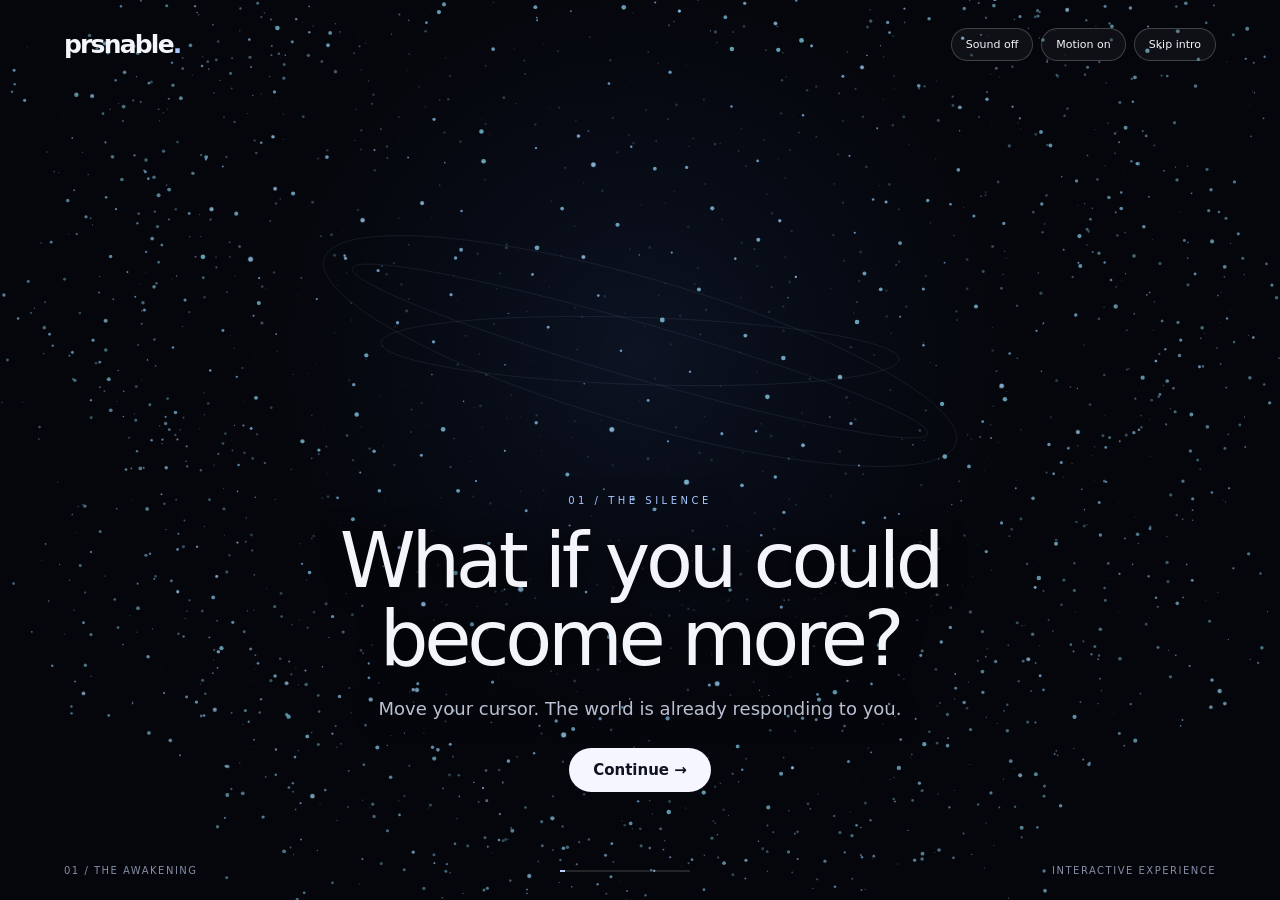
==== index.html @ 54c847e8 "Preview: play Funk v2 arrival snippet once after The Arrival narration (s6) ends" ====
<!doctype html><html lang="en"><meta charset="utf-8"><meta name="viewport" content="width=device-width,initial-scale=1"><title>PRSNABLE — The Awakening</title><style>
*{box-sizing:border-box}body{margin:0;background:#05060b;color:#f4f5fa;font:15px system-ui,sans-serif;overflow:hidden}canvas{position:fixed;inset:0;width:100%;height:100%}header{position:fixed;top:0;left:0;right:0;display:flex;justify-content:space-between;align-items:center;padding:28px 5vw;z-index:3}.logo{font-size:25px;letter-spacing:-1.8px;font-weight:600}.logo b{color:#a8c7ff}button{font:inherit;color:inherit;background:#ffffff0b;border:1px solid #ffffff35;border-radius:100px;padding:13px 24px;cursor:pointer;transition:.25s}button:hover{background:#ffffff25;border-color:#fff}button:focus-visible,input:focus-visible{outline:2px solid #a8c7ff;outline-offset:4px}.primary{background:#f5f6ff;color:#101322;border:0;font-weight:600}.primary:hover{background:#b9d2ff}.controls{display:flex;gap:8px}.controls button{font-size:11px;padding:9px 14px}main{position:fixed;inset:0;display:flex;align-items:flex-end;justify-content:center;padding:0 6vw 12vh;text-align:center;pointer-events:none}.content{max-width:850px;pointer-events:auto;transition:opacity .5s; text-shadow:0 2px 25px #000}.eyebrow{font-size:10px;letter-spacing:.35em;color:#a8c7ff;text-transform:uppercase}h1{font-size:clamp(38px,6vw,88px);font-weight:300;letter-spacing:-.055em;line-height:1.02;margin:16px 0}p{color:#b9c0d2;line-height:1.65;font-size:clamp(14px,1.5vw,18px);margin:14px auto 24px;max-width:600px}.foot{position:fixed;bottom:24px;left:5vw;right:5vw;display:flex;align-items:center;justify-content:space-between;color:#858da5;font-size:10px;letter-spacing:.15em}.track{width:130px;height:2px;background:#ffffff20}.track i{display:block;height:100%;background:#b9d2ff;width:0;transition:width .3s}.panel{background:#090d18c9;border:1px solid #ffffff20;border-radius:24px;padding:28px;backdrop-filter:blur(18px);width:min(620px,88vw);text-align:left}.panel h1{font-size:clamp(28px,4vw,48px)}input{width:100%;padding:16px;background:#ffffff09;border:1px solid #ffffff30;border-radius:12px;color:white;font:inherit;margin:12px 0 20px}.choices{display:flex;flex-wrap:wrap;gap:8px;margin:16px 0}.choices button{border-radius:12px;text-align:left}.panel .primary{float:right}.panel:after{content:'';display:block;clear:both}.small{font-size:12px;color:#9ba6bc}.actions{display:flex;gap:8px;flex-wrap:wrap}.status{color:#b8d8ff}.hidden{display:none}@media(max-width:600px){header{padding:18px 4vw}.controls button{padding:8px}.logo{font-size:21px}main{padding-bottom:10vh}.panel{padding:20px}.foot{bottom:14px}}@media(prefers-reduced-motion:reduce){*{transition:none!important}}
#world{z-index:0}#front{z-index:3;pointer-events:none}header{z-index:5}.foot{z-index:5}main{z-index:4}
#kinetic{position:fixed;inset:0;display:flex;align-items:center;justify-content:center;pointer-events:none;z-index:2;perspective:900px;overflow:hidden}
#kword{font-weight:800;letter-spacing:-.02em;color:#fff;text-align:center;line-height:.95;opacity:0;text-shadow:0 0 34px #8fb8ff66,0 0 90px #a8c7ff33;white-space:nowrap;will-change:transform,filter,opacity}

.err{color:#ffb3b3;font-size:13px}.ok{color:#b8e6c8;font-size:13px}.panel a{color:#a8c7ff}.trustrow{border-top:1px solid #ffffff18;padding:12px 0}.trustrow label{display:flex;align-items:center;font-size:14px}.trustrow select{width:100%;margin-top:8px;padding:11px;background:#0d1322;border:1px solid #ffffff30;border-radius:10px;color:#fff;font:inherit}button:disabled{opacity:.55;cursor:wait}
</style><canvas id="world" aria-hidden="true"></canvas><canvas id="front" aria-hidden="true"></canvas><div id="kinetic" aria-hidden="true"><span id="kword"></span></div><audio id="voice" preload="auto"></audio><header><div class="logo">prsnable<b>.</b></div><div class="controls"><button id="sound">Sound off</button><button id="motion">Motion on</button><button id="skip">Skip intro</button></div></header><main><div class="content" id="content"></div></main><div class="foot"><span id="chapter">01 / THE AWAKENING</span><div class="track"><i id="progress"></i></div><span>INTERACTIVE EXPERIENCE</span></div><script>
const c=document.querySelector('canvas'),ctx=c.getContext('2d'),$=id=>document.getElementById(id);let W,H,D,mode='intro',scene=0,start=performance.now(),mx=0,my=0,muted=true,reduced=matchMedia('(prefers-reduced-motion: reduce)').matches,ac,osc,gain,question=0,answers=[],agent='';const particles=Array.from({length:2600},(_,i)=>{let u=(i+.5)/2600,v=i*2.399963;return {x:Math.sqrt(1-(2*u-1)**2)*Math.cos(v),y:2*u-1,z:Math.sqrt(1-(2*u-1)**2)*Math.sin(v),r:Math.random(),a:Math.random()*6.28}});function resize(){D=Math.min(devicePixelRatio,1.7);W=innerWidth;H=innerHeight;c.width=W*D;c.height=H*D;ctx.setTransform(D,0,0,D,0,0);fc.width=W*D;fc.height=H*D;fctx.setTransform(D,0,0,D,0,0)}const fc=document.getElementById('front'),fctx=fc.getContext('2d');resize();addEventListener('resize',resize);addEventListener('pointermove',e=>{mx=(e.clientX/W-.5)*2;my=(e.clientY/H-.5)*2});const scenes=[['01 / THE SILENCE','What if you could become more?','Move your cursor. The world is already responding to you.'],['02 / THE WEIGHT','The same twenty-four hours.','Responsibilities. Relationships. Ambitions. Unfinished ideas.'],['03 / THE EMERGENCE','An agent of your own.','An intelligence that learns you, works for you and earns your trust.'],['04 / THE POSSIBILITIES','More of you. Less on you.','Reclaim your time. Strengthen your relationships. Pursue your ambitions.'],['05 / THE REVEAL','Everyone deserves an agent.','Meet an intelligence designed around you.'],['06 / THE ARRIVAL','Get PRSNABLE.','More of you. Less on you.']];const times=[0,6000,13000,21000,29000,37000];function intro(){let s=scenes[scene];if(scene===5){$('content').innerHTML='';arrivalDone=false;impactFired=false;if(reduced){arrivalStart=0;arrivalDone=true;settleArrival()}else{arrivalStart=performance.now();startSwell()}return}$('content').innerHTML=`<div class="eyebrow">${s[0]}</div><h1>${s[1]}</h1><p>${s[2]}</p><button class="primary" onclick="advance()">Continue →</button>`;speakKey('s'+(scene+1));kinetic(KWORDS[scene]);pulse(.5);}function advance(){if(scene<5){scene++;start=performance.now()-times[scene];intro()}else begin()}const voiceEl=$('voice');let voiceKey='',arrivalSnippetPlayed=false;function speakKey(k){if(muted||!k)return;voiceKey=k;try{voiceEl.src='audio/'+k+'.mp3';voiceEl.currentTime=0;voiceEl.play().catch(()=>{})}catch{}}voiceEl.addEventListener('ended',()=>{if(muted||mode!=='intro'||scene!==5||voiceKey!=='s6'||arrivalSnippetPlayed)return;arrivalSnippetPlayed=true;voiceKey='arrival-snippet';try{voiceEl.src='audio/arrival-snippet.mp3';voiceEl.currentTime=0;voiceEl.play().catch(()=>{})}catch{}});function stopVoice(){try{voiceEl.pause()}catch{}}$('sound').onclick=()=>{muted=!muted;$('sound').textContent=muted?'Sound off':'Sound on';if(muted){stopVoice();if(gain)gain.gain.value=0}else{try{ac??=new AudioContext();ac.resume();if(!osc){osc=ac.createOscillator();gain=ac.createGain();osc.type='sine';osc.frequency.value=55;osc.connect(gain).connect(ac.destination);osc.start()}gain.gain.value=.035}catch{}if(mode==='intro')speakKey('s'+(scene+1));else if(mode==='onboard')speakKey('q'+(question+1));else if(mode==='agent')speakKey('dash')}};$('motion').textContent=reduced?'Motion off':'Motion on';$('motion').onclick=()=>{reduced=!reduced;$('motion').textContent=reduced?'Motion off':'Motion on'};$('skip').onclick=()=>begin();const qs=['What do you want more of in your life?','What takes up too much of your time?','What goal would you pursue if you had more capacity?','How do you prefer to communicate?','When are you at your best?','What tends to get in your way?','Which relationships matter most to you?','What would you delegate first?','How proactive should your agent be?','What should your agent never do without asking?','What would a successful week look like?','What is one thing we could help you accomplish today?'];function esc(s){return String(s??'').replace(/[&<>"']/g,x=>({'&':'&amp;','<':'&lt;','>':'&gt;','"':'&quot;',"'":'&#39;'}[x]))}
const API_AUTH='https://prsnable-auth-staging.realmops.workers.dev',API_BEC='https://prsnable-becoming-staging.realmops.workers.dev',API_ACT='https://prsnable-activation-staging.realmops.workers.dev';
const RUNG_LABELS={0:'0 · Disabled',1:'1 · Observe only',2:'2 · Suggest',3:'3 · Act with my approval',4:'4 · Constrained autonomous',5:'5 · Full autonomous'};
let sessToken=sessionStorage.getItem('prsnable_token')||'',curSession=null,curMove=null;
function saveToken(t){sessToken=t;sessionStorage.setItem('prsnable_token',t)}
function clearToken(){sessToken='';sessionStorage.removeItem('prsnable_token')}
async function api(base,path,opts={}){const headers={'content-type':'application/json'};if(sessToken)headers.authorization='Bearer '+sessToken;let res;try{res=await fetch(base+path,{method:opts.method||'GET',headers,body:opts.body===undefined?undefined:JSON.stringify(opts.body)})}catch(e){throw new Error('The service could not be reached. Check your connection and try again.')}const json=await res.json().catch(()=>null);return{status:res.status,json}}
function serverMsg(r,fallback){return (r.json&&(r.json.message||r.json.error))||fallback}
function panel(html){$('content').innerHTML=`<section class="panel">${html}</section>`}
function noteHtml(note,kind){return note?`<p class="${kind==='err'?'err':'ok'}" role="alert">${esc(note)}</p>`:''}
function busy(btn,label){if(btn){btn.disabled=true;if(label)btn.textContent=label}}
function humanCap(k){return String(k).replace(/_/g,' ').replace(/^./,ch=>ch.toUpperCase())}
function begin(){mode='auth';$('chapter').textContent='02 / BECOMING';$('progress').style.width='10%';$('skip').textContent='Restart';$('skip').onclick=()=>location.reload();if(sessToken)resumeFlow();else showAuth('in')}
function showAuth(which,note){panel(`${noteHtml(note,'err')}<div class="eyebrow">Your agent · Staging</div><h1>${which==='create'?'Create your account':'Welcome back'}</h1><p class="small">This is the real PRSNABLE agent, wired to the live staging services. ${which==='create'?'Passwords need at least 12 characters.':''}</p><form id="authform"><input id="aemail" type="email" required autocomplete="email" placeholder="Email"><input id="apass" type="password" required ${which==='create'?'minlength="12"':''} autocomplete="${which==='create'?'new-password':'current-password'}" placeholder="Password"><button class="primary" id="authgo">${which==='create'?'Create account →':'Sign in →'}</button></form><p class="small">${which==='create'?'Already have an account?':'New here?'} <a href="#" id="authtoggle">${which==='create'?'Sign in':'Create an account'}</a></p>`);$('authtoggle').onclick=e=>{e.preventDefault();showAuth(which==='create'?'in':'create')};$('authform').onsubmit=async e=>{e.preventDefault();const btn=$('authgo');busy(btn,'Working…');const email=$('aemail').value.trim(),password=$('apass').value;try{if(which==='create'){const r=await api(API_AUTH,'/auth/register',{method:'POST',body:{email,password}});if(r.status!==201){showAuth('create',serverMsg(r,'That account could not be created.'));return}}const r=await api(API_AUTH,'/auth/login',{method:'POST',body:{email,password}});if(r.status!==200||!r.json.token){showAuth(which,serverMsg(r,'Sign-in failed. Check your email and password.'));return}saveToken(r.json.token);resumeFlow()}catch(err){showAuth(which,err.message)}}}
async function resumeFlow(){panel(`<div class="eyebrow">Your agent</div><h1>Picking up where you left off…</h1><p class="small">Reading your journey state from the services.</p>`);try{const act=await api(API_ACT,'/activation/state');if(act.status===401){clearToken();showAuth('in','Your session has expired. Sign in again.');return}if(act.status!==200){panel(`<div class="eyebrow">Your agent</div><h1>Something stopped us.</h1>${noteHtml(serverMsg(act,'The activation service returned an error.'),'err')}<button class="primary" onclick="resumeFlow()">Try again →</button>`);return}const st=act.json;if(st.stage==='active'){showAgentHome();return}if(st.stage==='provision'){showProvision(st);return}if(st.stage==='trust'){showTrust(st);return}const start=await api(API_BEC,'/becoming/start',{method:'POST',body:{}});if(start.status===401){clearToken();showAuth('in','Your session has expired. Sign in again.');return}if(start.status===409){showName();return}if(start.status!==200&&start.status!==201){panel(`<div class="eyebrow">Becoming</div><h1>Something stopped us.</h1>${noteHtml(serverMsg(start,'The Becoming service returned an error.'),'err')}<button class="primary" onclick="resumeFlow()">Try again →</button>`);return}if(start.json.status==='concluded'){showConcluded(start.json);return}curSession=start.json.session_id;curMove=start.json.move;showMove()}catch(err){panel(`<div class="eyebrow">Your agent</div><h1>Something stopped us.</h1>${noteHtml(err.message,'err')}<button class="primary" onclick="resumeFlow()">Try again →</button>`)}}
function showMove(note){const m=curMove;if(!m){resumeFlow();return}$('chapter').textContent='02 / BECOMING';if(m.type==='concluded'){showConcluded({dna_version:m.dna_version});return}if(m.type==='conclude'){panel(`${noteHtml(note)}<div class="eyebrow">Becoming · Complete</div><h1>Ready to meet your agent?</h1><p>You have answered what your agent needs. Completing writes your Agent DNA.</p><button class="primary" id="concludego">Complete my Becoming →</button>`);$('concludego').onclick=async e=>{busy(e.target,'Writing your DNA…');await sendAnswer({})};return}if(m.type==='follow_up'||m.type==='clarify'){panel(`${noteHtml(note)}<div class="eyebrow">Becoming · ${esc(m.dimension_id||'')}</div><h1>${esc(m.prompt||'One more choice')}</h1><div class="choices">${(m.options||[]).map(o=>`<button data-opt="${esc(o.id)}">${esc(o.label||o.id)}</button>`).join('')}</div>`);document.querySelectorAll('[data-opt]').forEach(b=>b.onclick=async()=>{b.disabled=true;await sendAnswer({option_id:b.dataset.opt})});return}panel(`${noteHtml(note)}<div class="eyebrow">Becoming · ${esc(m.dimension_id||'')}</div><h1>${esc(m.prompt||'Tell me more')}</h1><form id="aform"><input id="atext" autocomplete="off" placeholder="Tell me in your own words…" required maxlength="2000"><div class="actions"><button class="primary" id="ago">Continue →</button><button type="button" id="askip">Skip this one</button></div></form>`);$('aform').onsubmit=async e=>{e.preventDefault();busy($('ago'),'Thinking…');await sendAnswer({text:$('atext').value.trim()})};$('askip').onclick=async()=>{await sendAnswer({skip:true})}}
async function sendAnswer(payload){try{const r=await api(API_BEC,'/becoming/answer',{method:'POST',body:{session_id:curSession,...payload}});if(r.status===401){clearToken();showAuth('in','Your session has expired. Sign in again.');return}if(r.status===422){showMove('That answer didn\u2019t land — the interpretation was rejected. Try a shorter, simpler version of the same answer.');return}if(r.status!==200){showMove(serverMsg(r,'The Becoming service returned an error. Try again.'));return}if(r.json.status==='concluded'){showConcluded(r.json);return}curMove=r.json.move;showMove()}catch(err){showMove(err.message)}}
function showConcluded(res){const v=res.dna_version;const rev=res.revelation;panel(`<div class="eyebrow">Becoming · Complete</div><h1>Your agent understands you now.</h1><p>Your Becoming is complete and your Agent DNA${v?` (version ${esc(v)})`:''} was written by the service.</p>${rev&&rev.headline?`<p>${esc(rev.headline)}</p>`:''}${rev&&rev.text?`<p class="small">${esc(rev.text).replace(/\n/g,'<br>')}</p>`:''}<button class="primary" onclick="showName()">Name your agent →</button>`)}
function showName(note){panel(`${noteHtml(note,'err')}<div class="eyebrow">A new relationship</div><h1>Give your agent a name.</h1><p>One intelligence. A relationship that grows with you.</p><form id="nform"><input id="nname" required maxlength="60" placeholder="Your agent\u2019s name"><button class="primary" id="ngo">Awaken my agent →</button></form>`);$('nform').onsubmit=async e=>{e.preventDefault();busy($('ngo'),'Naming…');try{const r=await api(API_ACT,'/activation/name',{method:'POST',body:{agent_name:$('nname').value.trim()}});if(r.status===401){clearToken();showAuth('in','Your session has expired. Sign in again.');return}if(r.status!==200){showName(serverMsg(r,'Naming failed. Try again.'));return}showTrust({stage:'trust',agent_id:r.json.agent_id,agent_name:r.json.agent_name,trust_presentation:r.json.trust_presentation,confirmation_ref:r.json.confirmation_ref})}catch(err){showName(err.message)}}}
function showTrust(st){const pres=st.trust_presentation||{suggestions:[],boundaries:[]};const sugg=pres.suggestions||[];const bounds=pres.boundaries||[];panel(`<div class="eyebrow">Trust · ${esc(st.agent_name||'Your agent')}</div><h1>What may ${esc(st.agent_name||'your agent')} do?</h1><p class="small">Nothing is granted until you confirm it here. Check only what you want, set the level, then confirm — or skip this step entirely and grant nothing.</p><form id="tform">${sugg.length?sugg.map((s,i)=>`<div class="trustrow"><label><input type="checkbox" class="tsel" data-cap="${esc(s.capability)}" style="width:auto;margin:0 8px 0 0">${esc(humanCap(s.capability))}</label><select class="trung" data-cap="${esc(s.capability)}">${[0,1,2,3,4,5].map(n=>`<option value="${n}" ${n===s.suggested_rung_number?'selected':''}>${RUNG_LABELS[n]}${n===s.suggested_rung_number?' (suggested)':''}</option>`).join('')}</select></div>`).join(''):'<p class="small">Your DNA offered no permission suggestions. You can skip — your agent will understand you and be allowed to do nothing until you grant more later.</p>'}${bounds.length?`<div class="trustrow"><label><input type="checkbox" id="tbounds" style="width:auto;margin:0 8px 0 0">Include my boundaries (${bounds.length})</label><p class="small">${bounds.map(b=>esc(typeof b==='string'?b:b.text||JSON.stringify(b))).join(' · ')}</p></div>`:''}<div class="actions"><button class="primary" id="tgo">Confirm selected permissions</button><button type="button" id="tskip">Skip — grant nothing</button></div><p class="small" id="tmsg"></p></form>`);$('tskip').onclick=async()=>{try{const r=await api(API_ACT,'/activation/trust/skip',{method:'POST',body:{}});if(r.status===401){clearToken();showAuth('in','Your session has expired. Sign in again.');return}if(r.status!==200){$('tmsg').textContent=serverMsg(r,'Skip failed. Try again.');return}showProvision(r.json)}catch(err){$('tmsg').textContent=err.message}};$('tform').onsubmit=async e=>{e.preventDefault();const selections={};document.querySelectorAll('.tsel:checked').forEach(cb=>{const sel=document.querySelector(`.trung[data-cap="${CSS.escape(cb.dataset.cap)}"]`);selections[cb.dataset.cap]=Number(sel.value)});const useBounds=$('tbounds')&&$('tbounds').checked;if(!Object.keys(selections).length&&!useBounds){$('tmsg').textContent='Pick at least one permission, or use Skip to grant nothing.';return}busy($('tgo'),'Recording…');try{const body={confirmation_ref:st.confirmation_ref,selections,source:'explicit_member_confirmation'};if(useBounds)body.boundaries_confirmed=true;const r=await api(API_ACT,'/activation/trust/confirm',{method:'POST',body});if(r.status===401){clearToken();showAuth('in','Your session has expired. Sign in again.');return}if(r.status!==200){$('tmsg').textContent=serverMsg(r,'Confirmation failed. Nothing was recorded — try again.');$('tgo').disabled=false;$('tgo').textContent='Confirm selected permissions';return}showProvision(r.json)}catch(err){$('tmsg').textContent=err.message}}}
function showProvision(rec){panel(`<div class="eyebrow">Activation</div><h1>One last step.</h1><p>Your agent ${rec&&rec.agent_name?`<b>${esc(rec.agent_name)}</b> `:''}is named and your trust choices are recorded. Provisioning creates your persistent agent from your DNA. It grants nothing new.</p><button class="primary" id="pgo">Provision my agent →</button><p class="small" id="pmsg"></p>`);$('pgo').onclick=async e=>{busy(e.target,'Provisioning…');try{const r=await api(API_ACT,'/activation/provision',{method:'POST',body:{}});if(r.status===401){clearToken();showAuth('in','Your session has expired. Sign in again.');return}if(r.status!==200){$('pmsg').textContent=serverMsg(r,'Provisioning failed. Try again.');e.target.disabled=false;e.target.textContent='Provision my agent →';return}showProvisioned(r.json)}catch(err){$('pmsg').textContent=err.message}}}
function showProvisioned(rec){const conf=(rec.trust&&rec.trust.confirmations)||[];panel(`<div class="eyebrow">Activation · Complete</div><h1>${esc(rec.agent_name||'Your agent')} is live.</h1><p class="small">Agent ID ${esc(rec.agent_id||'')} · DNA snapshot version ${esc(rec.dna_snapshot_version??'')} · Trust: ${esc((rec.trust&&rec.trust.trust_status)||'')}</p>${conf.length?`<p class="small">Confirmed: ${conf.map(c=>esc(humanCap(c.capability))+' — '+esc(c.rung_name||c.rung)).join(' · ')}</p>`:'<p class="small">No permissions confirmed — your agent understands you and is allowed to do nothing yet.</p>'}<button class="primary" onclick="showAgentHome()">Open my agent →</button>`)}
async function showAgentHome(){panel(`<div class="eyebrow">Your agent</div><h1>Reading live status…</h1>`);try{const r=await api(API_ACT,'/activation/status');if(r.status===401){clearToken();showAuth('in','Your session has expired. Sign in again.');return}if(r.status!==200){panel(`<div class="eyebrow">Your agent</div><h1>Something stopped us.</h1>${noteHtml(serverMsg(r,'Status could not be read.'),'err')}<button class="primary" onclick="showAgentHome()">Try again →</button>`);return}const s=r.json;const as=s.agent_status||{};const und=as.understands||{};const mission=und.first_mission&&(und.first_mission.objective||und.first_mission);const caps=as.allowed&&as.allowed.capabilities?Object.entries(as.allowed.capabilities):[];mode='agent';$('chapter').textContent='03 / YOUR AGENT';$('progress').style.width='100%';panel(`<div class="eyebrow status">● ${esc(s.agent_name||'Your agent')} · Active</div><h1>Our journey starts here.</h1>${mission?`<p><b>First mission:</b> ${esc(mission)}</p>`:'<p class="small">No first mission is recorded in your DNA yet.</p>'}<p class="small">Trust: ${esc(s.trust_status||'')} · DNA snapshot version ${esc((s.provisioned&&s.provisioned.dna_version)??und.dna_version??'')}</p>${caps.length?`<p class="small">Allowed now: ${caps.map(([k,g])=>esc(humanCap(k))+' — '+esc(g.rung_name||g.rung)).join(' · ')}</p>`:'<p class="small">Allowed now: nothing. Your agent can understand you, and every action still needs a grant from you.</p>'}<div class="actions"><button onclick="showAgentHome()">Refresh status</button><button id="signout">Sign out</button></div>`);speakKey('dash');$('signout').onclick=async()=>{try{await api(API_AUTH,'/auth/logout',{method:'POST',body:{}})}catch{}clearToken();showAuth('in','You are signed out.')}}catch(err){panel(`<div class="eyebrow">Your agent</div><h1>Something stopped us.</h1>${noteHtml(err.message,'err')}<button class="primary" onclick="showAgentHome()">Try again →</button>`)}}
let arrivalStart=0,arrivalDone=false,impactFired=false,swell=null;const textCv=document.createElement('canvas');textCv.width=1800;textCv.height=460;(function paintText(){const g=textCv.getContext('2d');g.textBaseline='middle';const parts=[['Get ',300,'#c9d6f2'],['PRSNABLE',650,'#ffffff'],['.',650,'#a8c7ff']];const widths=parts.map(p=>{g.font=p[1]+' 215px system-ui,sans-serif';return g.measureText(p[0]).width});let sx=900-widths.reduce((a,b)=>a+b,0)/2;parts.forEach((p,i)=>{g.font=p[1]+' 215px system-ui,sans-serif';g.fillStyle=p[2];g.fillText(p[0],sx,238);sx+=widths[i]})})();function arrivalState(now){if(!arrivalStart)return null;let u=Math.min(1,(now-arrivalStart)/3600);let w=u*u*(3-2*u);w=Math.pow(w,1.12);return{u,z:-6+7.8*w,vel:u>=1?0:Math.sin(Math.PI*u)}}function startSwell(){if(muted||!ac)return;try{let len=ac.sampleRate*2,buf=ac.createBuffer(1,len,ac.sampleRate),d=buf.getChannelData(0);for(let i=0;i<len;i++)d[i]=Math.random()*2-1;let src=ac.createBufferSource();src.buffer=buf;src.loop=true;let f=ac.createBiquadFilter();f.type='bandpass';f.Q.value=1.1;f.frequency.setValueAtTime(160,ac.currentTime);f.frequency.exponentialRampToValueAtTime(880,ac.currentTime+2.6);let g=ac.createGain();g.gain.setValueAtTime(.0001,ac.currentTime);g.gain.exponentialRampToValueAtTime(.055,ac.currentTime+2.6);if(ac.createStereoPanner){let pan=ac.createStereoPanner();pan.pan.setValueAtTime(-.35,ac.currentTime);pan.pan.linearRampToValueAtTime(.35,ac.currentTime+2.8);src.connect(f);f.connect(g);g.connect(pan);pan.connect(ac.destination)}else{src.connect(f);f.connect(g);g.connect(ac.destination)}src.start();swell={src,g}}catch{}}function bassImpact(){if(muted||!ac)return;try{let t0=ac.currentTime;let o=ac.createOscillator(),g=ac.createGain();o.type='sine';o.frequency.setValueAtTime(118,t0);o.frequency.exponentialRampToValueAtTime(30,t0+1.7);g.gain.setValueAtTime(.0001,t0);g.gain.exponentialRampToValueAtTime(.5,t0+.03);g.gain.exponentialRampToValueAtTime(.0001,t0+1.9);o.connect(g);g.connect(ac.destination);o.start(t0);o.stop(t0+2);let o2=ac.createOscillator(),g2=ac.createGain();o2.type='triangle';o2.frequency.setValueAtTime(59,t0);o2.frequency.exponentialRampToValueAtTime(28,t0+1.2);g2.gain.setValueAtTime(.0001,t0);g2.gain.exponentialRampToValueAtTime(.18,t0+.02);g2.gain.exponentialRampToValueAtTime(.0001,t0+1.3);o2.connect(g2);g2.connect(ac.destination);o2.start(t0);o2.stop(t0+1.4);if(swell){swell.g.gain.cancelScheduledValues(t0);swell.g.gain.setTargetAtTime(.0001,t0,.08);try{swell.src.stop(t0+.4)}catch{}swell=null}}catch{}}function settleArrival(){$('content').innerHTML=`<div class="eyebrow">06 / THE ARRIVAL</div><h1>More of you. Less on you.</h1><p>An intelligence designed around you, ready when you are.</p><button class="primary" onclick="begin()">Begin your journey →</button>`;speakKey('s6');kinetic(KWORDS[5]);pulse(1);}const KWORDS=['MORE.','POTENTIAL.','YOUR AGENT.','UNDERSTOOD.','EVERYONE.',"LET'S GET PRSNABLE."];
const QWORDS=['MORE','TIME','CAPACITY','VOICE','ENERGY','FRICTION','PEOPLE','DELEGATION','INITIATIVE','BOUNDARIES','SUCCESS','TODAY'];
const QKEYS=['want_more','time_cost','goal','communication','best_time','obstacles','relationships','delegate_first','proactiveness','boundaries','successful_week','today'];
const dna={signals:{},answers:[]};window.__agentDNA=dna;
const kw=$('kword');let kwAnim=null;
function kinetic(word,phrase){if(reduced||!word)return;kw.textContent=word;let len=Math.max(word.length,4);kw.style.fontSize=(phrase?Math.min(9,120/Math.max(len,8)):Math.min(21,150/len))+'vw';kw.style.fontWeight=phrase?600:800;if(kwAnim)kwAnim.cancel();kwAnim=kw.animate([{transform:'translateZ(-720px) scale(.06)',filter:'blur(16px)',opacity:0,letterSpacing:'.14em'},{transform:'translateZ(0px) scale(1)',filter:'blur(0px)',opacity:1,letterSpacing:'-.02em',offset:.55},{transform:'scale(1.04)',filter:'blur(0px)',opacity:1,offset:.8},{transform:'scale(1.1)',filter:'blur(6px)',opacity:0,letterSpacing:'0em'}],{duration:phrase?2100:2400,easing:'cubic-bezier(.16,.84,.3,1)',fill:'forwards'});}
function pulse(strength){if(muted||!ac)return;try{let t0=ac.currentTime,o=ac.createOscillator(),g=ac.createGain();o.type='sine';o.frequency.setValueAtTime(96,t0);o.frequency.exponentialRampToValueAtTime(34,t0+.7);g.gain.setValueAtTime(.0001,t0);g.gain.exponentialRampToValueAtTime(.16*(strength||.6),t0+.02);g.gain.exponentialRampToValueAtTime(.0001,t0+.8);o.connect(g);g.connect(ac.destination);o.start(t0);o.stop(t0+.85)}catch{}}
const STOPW=new Set('the a an and or to of in on for with my me i it is are be so that this what when how which who your you we could would should really just more most'.split(' '));
function phraseFrom(a){if(!a)return '';let clean=a.replace(/\s+/g,' ').trim();let words=clean.split(' ');if(words.length<=6)return clean;let scored=words.map((w,i)=>({w,i,s:w.replace(/[^a-zA-Z'\u2019-]/g,'').length*(STOPW.has(w.toLowerCase().replace(/[^a-z]/g,''))?.3:1)})).sort((x,y)=>y.s-x.s);let pick=scored.slice(0,3).sort((x,y)=>x.i-y.i).map(o=>o.w).join(' ');return pick||words.slice(0,4).join(' ')}
function recordDNA(a){let k=QKEYS[question];let kws=a.toLowerCase().replace(/[^a-z0-9\s'-]/g,'').split(/\s+/).filter(w=>w.length>3&&!STOPW.has(w)).slice(0,6);dna.signals[k]={question:qs[question],theme:QWORDS[question],answer:a,keywords:kws};dna.answers.push(a)}
intro();function frame(now){let t=reduced?0:now*.00032;if(mode==='intro'&&!reduced){let e=now-start;let n=times.filter(x=>e>=x).length-1;if(n>scene){scene=n;intro()}$('progress').style.width=Math.min(100,e/420)+'%'}ctx.fillStyle='#05060b';ctx.fillRect(0,0,W,H);let cx=W/2,cy=H*(mode==='intro'?.39:.29),R=Math.min(W,H)*(.23+(scene===2?.04:0));let halo=ctx.createRadialGradient(cx,cy,0,cx,cy,R*2.3);halo.addColorStop(0,'#243a6940');halo.addColorStop(.45,'#101e3c30');halo.addColorStop(1,'#05060b00');ctx.fillStyle=halo;ctx.fillRect(0,0,W,H);let as=(mode==='intro'&&scene===5)?(reduced?{u:1,z:1.8,vel:0}:arrivalState(now)):null;if(as){let coreI=Math.exp(-as.z*as.z/.7);let core=ctx.createRadialGradient(cx,cy,0,cx,cy,R*1.15);core.addColorStop(0,`rgba(214,230,255,${.36*coreI})`);core.addColorStop(.5,`rgba(140,175,255,${.15*coreI})`);core.addColorStop(1,'rgba(5,6,11,0)');ctx.fillStyle=core;ctx.fillRect(0,0,W,H)}let angle=t+(reduced?0:mx*.32),co=Math.cos(angle),si=Math.sin(angle),tilt=(reduced?0:my*.2);let pts=[];for(let i=0;i<particles.length;i++){let p=particles[i],x=p.x*co-p.z*si,z=p.x*si+p.z*co,y=p.y*Math.cos(tilt)-z*Math.sin(tilt);z=p.y*Math.sin(tilt)+z*Math.cos(tilt);if(as&&as.u<1){let dz=z-as.z;let infl=Math.exp(-dz*dz/.18);if(infl>.01){let rad=Math.hypot(x,y)||1e-4;let push=infl*.6*Math.max(0,1-rad);x+=x/rad*push;y+=y/rad*push;z+=infl*.12}}let spread=mode==='intro'?(scene===0?2.7:scene===1?1.65:1):1;let wave=1+.13*Math.sin(p.a+t*4+question*.2)+.07*Math.sin(p.y*15+t*3);let f=3.5/(3.5-z),r=R*spread*wave;pts.push([cx+x*r*f,cy+y*r*f,z,p.r,f])}pts.sort((a,b)=>a[2]-b[2]);for(let p of pts){let alpha=.13+(p[2]+1)*.29;ctx.fillStyle=`rgba(${mode==='onboard'?160+question*5:145},${185+Math.floor(p[3]*45)},255,${alpha})`;ctx.beginPath();ctx.arc(p[0],p[1],(.35+p[3]*1.45)*p[4],0,7);ctx.fill()}fctx.clearRect(0,0,W,H);for(let i=0;i<pts.length;i+=7){let p=pts[i];fctx.fillStyle=`rgba(190,215,255,${.08+(p[2]+1)*.09})`;fctx.beginPath();fctx.arc(p[0],p[1],(.5+p[3]*1.8)*p[4],0,7);fctx.fill()}ctx.strokeStyle='#a9c9ff20';ctx.lineWidth=.7;for(let j=0;j<3;j++){ctx.beginPath();for(let i=0;i<=180;i++){let a=i/180*6.283+t*.3+j;let rr=R*(1.25+j*.14);let x=cx+Math.cos(a)*rr,y=cy+Math.sin(a)*rr*.24*Math.cos(j+1)+Math.cos(a)*rr*.32*Math.sin(j+t*.2);i?ctx.lineTo(x,y):ctx.moveTo(x,y)}ctx.stroke()}if(as){if(!impactFired&&as.z>=0){impactFired=true;bassImpact()}let finalF=3.5/(3.5-1.8),baseW=Math.min(W*.94,1180)/finalF;for(let k=3;k>=1;k--){let zg=as.z-as.vel*k*.3;if(zg<=-5.9)continue;let fg=3.5/(3.5-zg),gw=baseW*fg,gh=gw*460/1800;ctx.globalAlpha=.1*as.vel;ctx.drawImage(textCv,cx-gw/2,cy-gh/2,gw,gh)}let fT=3.5/(3.5-as.z),tw=baseW*fT,th=tw*460/1800;ctx.globalAlpha=Math.min(1,.12+as.u*1.3);ctx.shadowColor='#8fb8ff';ctx.shadowBlur=as.vel*30+(arrivalDone?8:0);ctx.drawImage(textCv,cx-tw/2,cy-th/2,tw,th);ctx.shadowBlur=0;ctx.globalAlpha=1;if(as.u>=1&&!arrivalDone){arrivalDone=true;settleArrival()}}if(mode==='intro'&&scene===1){['TIME','RELATIONSHIPS','AMBITION','IDEAS','RESPONSIBILITY'].forEach((s,i)=>{let a=t+i*1.256;ctx.font='10px system-ui';ctx.fillStyle='#b8c9e8aa';ctx.textAlign='center';ctx.fillText(s,cx+Math.cos(a)*R*1.8,cy+Math.sin(a)*R*.9)})}requestAnimationFrame(frame)}requestAnimationFrame(frame);
</script></html>
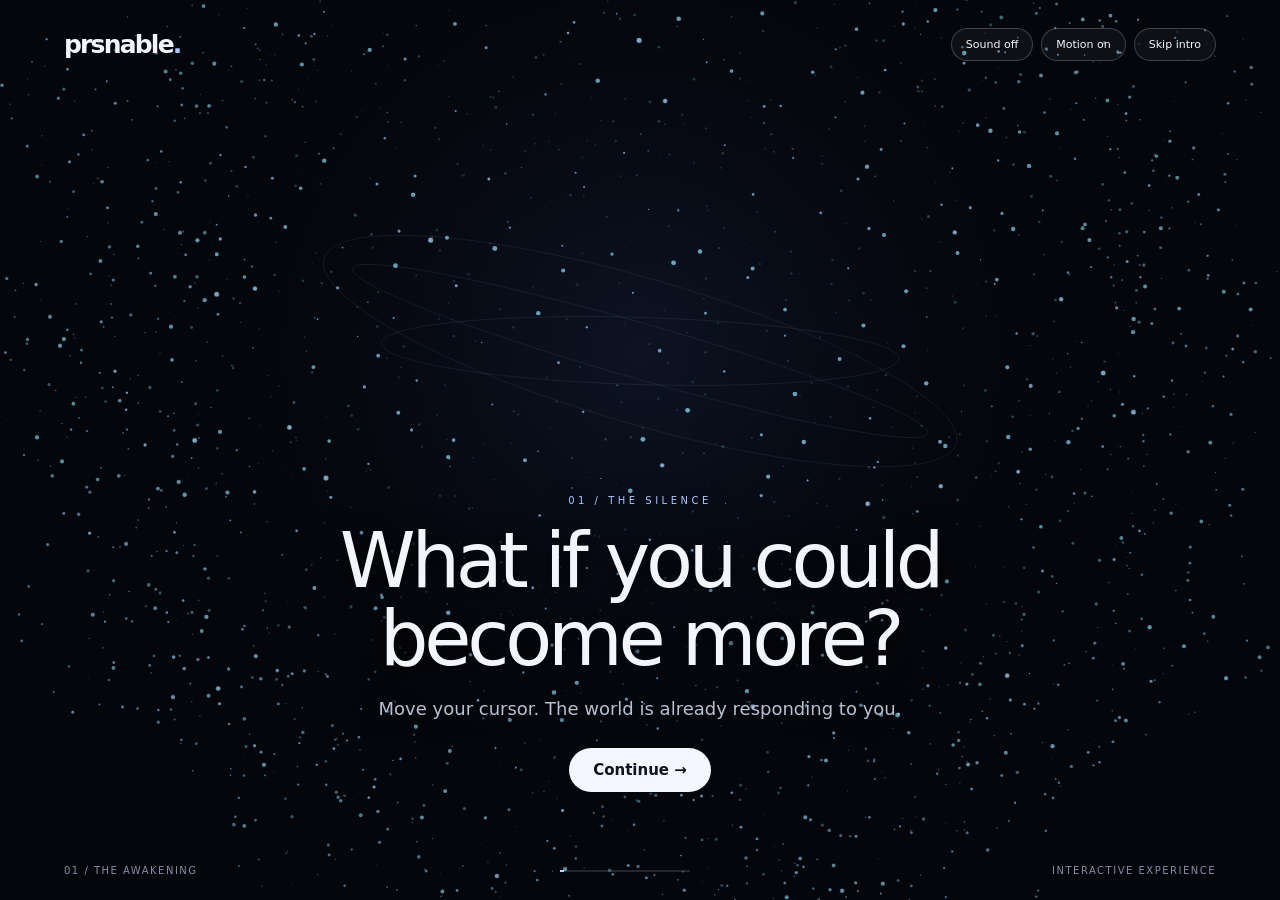
==== commit adb411c0: "F-6: Connections section on the agent home (Gmail + Google Calendar via Composio)" ====
--- a/index.html
+++ b/index.html
@@ -7,7 +7,7 @@
 .err{color:#ffb3b3;font-size:13px}.ok{color:#b8e6c8;font-size:13px}.panel a{color:#a8c7ff}.trustrow{border-top:1px solid #ffffff18;padding:12px 0}.trustrow label{display:flex;align-items:center;font-size:14px}.trustrow select{width:100%;margin-top:8px;padding:11px;background:#0d1322;border:1px solid #ffffff30;border-radius:10px;color:#fff;font:inherit}button:disabled{opacity:.55;cursor:wait}
 </style><canvas id="world" aria-hidden="true"></canvas><canvas id="front" aria-hidden="true"></canvas><div id="kinetic" aria-hidden="true"><span id="kword"></span></div><audio id="voice" preload="auto"></audio><header><div class="logo">prsnable<b>.</b></div><div class="controls"><button id="sound">Sound off</button><button id="motion">Motion on</button><button id="skip">Skip intro</button></div></header><main><div class="content" id="content"></div></main><div class="foot"><span id="chapter">01 / THE AWAKENING</span><div class="track"><i id="progress"></i></div><span>INTERACTIVE EXPERIENCE</span></div><script>
 const c=document.querySelector('canvas'),ctx=c.getContext('2d'),$=id=>document.getElementById(id);let W,H,D,mode='intro',scene=0,start=performance.now(),mx=0,my=0,muted=true,reduced=matchMedia('(prefers-reduced-motion: reduce)').matches,ac,osc,gain,question=0,answers=[],agent='';const particles=Array.from({length:2600},(_,i)=>{let u=(i+.5)/2600,v=i*2.399963;return {x:Math.sqrt(1-(2*u-1)**2)*Math.cos(v),y:2*u-1,z:Math.sqrt(1-(2*u-1)**2)*Math.sin(v),r:Math.random(),a:Math.random()*6.28}});function resize(){D=Math.min(devicePixelRatio,1.7);W=innerWidth;H=innerHeight;c.width=W*D;c.height=H*D;ctx.setTransform(D,0,0,D,0,0);fc.width=W*D;fc.height=H*D;fctx.setTransform(D,0,0,D,0,0)}const fc=document.getElementById('front'),fctx=fc.getContext('2d');resize();addEventListener('resize',resize);addEventListener('pointermove',e=>{mx=(e.clientX/W-.5)*2;my=(e.clientY/H-.5)*2});const scenes=[['01 / THE SILENCE','What if you could become more?','Move your cursor. The world is already responding to you.'],['02 / THE WEIGHT','The same twenty-four hours.','Responsibilities. Relationships. Ambitions. Unfinished ideas.'],['03 / THE EMERGENCE','An agent of your own.','An intelligence that learns you, works for you and earns your trust.'],['04 / THE POSSIBILITIES','More of you. Less on you.','Reclaim your time. Strengthen your relationships. Pursue your ambitions.'],['05 / THE REVEAL','Everyone deserves an agent.','Meet an intelligence designed around you.'],['06 / THE ARRIVAL','Get PRSNABLE.','More of you. Less on you.']];const times=[0,6000,13000,21000,29000,37000];function intro(){let s=scenes[scene];if(scene===5){$('content').innerHTML='';arrivalDone=false;impactFired=false;if(reduced){arrivalStart=0;arrivalDone=true;settleArrival()}else{arrivalStart=performance.now();startSwell()}return}$('content').innerHTML=`<div class="eyebrow">${s[0]}</div><h1>${s[1]}</h1><p>${s[2]}</p><button class="primary" onclick="advance()">Continue →</button>`;speakKey('s'+(scene+1));kinetic(KWORDS[scene]);pulse(.5);}function advance(){if(scene<5){scene++;start=performance.now()-times[scene];intro()}else begin()}const voiceEl=$('voice');let voiceKey='',arrivalSnippetPlayed=false;function speakKey(k){if(muted||!k)return;voiceKey=k;try{voiceEl.src='audio/'+k+'.mp3';voiceEl.currentTime=0;voiceEl.play().catch(()=>{})}catch{}}voiceEl.addEventListener('ended',()=>{if(muted||mode!=='intro'||scene!==5||voiceKey!=='s6'||arrivalSnippetPlayed)return;arrivalSnippetPlayed=true;voiceKey='arrival-snippet';try{voiceEl.src='audio/arrival-snippet.mp3';voiceEl.currentTime=0;voiceEl.play().catch(()=>{})}catch{}});function stopVoice(){try{voiceEl.pause()}catch{}}$('sound').onclick=()=>{muted=!muted;$('sound').textContent=muted?'Sound off':'Sound on';if(muted){stopVoice();if(gain)gain.gain.value=0}else{try{ac??=new AudioContext();ac.resume();if(!osc){osc=ac.createOscillator();gain=ac.createGain();osc.type='sine';osc.frequency.value=55;osc.connect(gain).connect(ac.destination);osc.start()}gain.gain.value=.035}catch{}if(mode==='intro')speakKey('s'+(scene+1));else if(mode==='onboard')speakKey('q'+(question+1));else if(mode==='agent')speakKey('dash')}};$('motion').textContent=reduced?'Motion off':'Motion on';$('motion').onclick=()=>{reduced=!reduced;$('motion').textContent=reduced?'Motion off':'Motion on'};$('skip').onclick=()=>begin();const qs=['What do you want more of in your life?','What takes up too much of your time?','What goal would you pursue if you had more capacity?','How do you prefer to communicate?','When are you at your best?','What tends to get in your way?','Which relationships matter most to you?','What would you delegate first?','How proactive should your agent be?','What should your agent never do without asking?','What would a successful week look like?','What is one thing we could help you accomplish today?'];function esc(s){return String(s??'').replace(/[&<>"']/g,x=>({'&':'&amp;','<':'&lt;','>':'&gt;','"':'&quot;',"'":'&#39;'}[x]))}
-const API_AUTH='https://prsnable-auth-staging.realmops.workers.dev',API_BEC='https://prsnable-becoming-staging.realmops.workers.dev',API_ACT='https://prsnable-activation-staging.realmops.workers.dev';
+const API_AUTH='https://prsnable-auth-staging.realmops.workers.dev',API_BEC='https://prsnable-becoming-staging.realmops.workers.dev',API_ACT='https://prsnable-activation-staging.realmops.workers.dev';const API_CONN='https://prsnable-connections-staging.realmops.workers.dev';
 const RUNG_LABELS={0:'0 · Disabled',1:'1 · Observe only',2:'2 · Suggest',3:'3 · Act with my approval',4:'4 · Constrained autonomous',5:'5 · Full autonomous'};
 let sessToken=sessionStorage.getItem('prsnable_token')||'',curSession=null,curMove=null;
 function saveToken(t){sessToken=t;sessionStorage.setItem('prsnable_token',t)}
@@ -28,7 +28,13 @@
 function showTrust(st){const pres=st.trust_presentation||{suggestions:[],boundaries:[]};const sugg=pres.suggestions||[];const bounds=pres.boundaries||[];panel(`<div class="eyebrow">Trust · ${esc(st.agent_name||'Your agent')}</div><h1>What may ${esc(st.agent_name||'your agent')} do?</h1><p class="small">Nothing is granted until you confirm it here. Check only what you want, set the level, then confirm — or skip this step entirely and grant nothing.</p><form id="tform">${sugg.length?sugg.map((s,i)=>`<div class="trustrow"><label><input type="checkbox" class="tsel" data-cap="${esc(s.capability)}" style="width:auto;margin:0 8px 0 0">${esc(humanCap(s.capability))}</label><select class="trung" data-cap="${esc(s.capability)}">${[0,1,2,3,4,5].map(n=>`<option value="${n}" ${n===s.suggested_rung_number?'selected':''}>${RUNG_LABELS[n]}${n===s.suggested_rung_number?' (suggested)':''}</option>`).join('')}</select></div>`).join(''):'<p class="small">Your DNA offered no permission suggestions. You can skip — your agent will understand you and be allowed to do nothing until you grant more later.</p>'}${bounds.length?`<div class="trustrow"><label><input type="checkbox" id="tbounds" style="width:auto;margin:0 8px 0 0">Include my boundaries (${bounds.length})</label><p class="small">${bounds.map(b=>esc(typeof b==='string'?b:b.text||JSON.stringify(b))).join(' · ')}</p></div>`:''}<div class="actions"><button class="primary" id="tgo">Confirm selected permissions</button><button type="button" id="tskip">Skip — grant nothing</button></div><p class="small" id="tmsg"></p></form>`);$('tskip').onclick=async()=>{try{const r=await api(API_ACT,'/activation/trust/skip',{method:'POST',body:{}});if(r.status===401){clearToken();showAuth('in','Your session has expired. Sign in again.');return}if(r.status!==200){$('tmsg').textContent=serverMsg(r,'Skip failed. Try again.');return}showProvision(r.json)}catch(err){$('tmsg').textContent=err.message}};$('tform').onsubmit=async e=>{e.preventDefault();const selections={};document.querySelectorAll('.tsel:checked').forEach(cb=>{const sel=document.querySelector(`.trung[data-cap="${CSS.escape(cb.dataset.cap)}"]`);selections[cb.dataset.cap]=Number(sel.value)});const useBounds=$('tbounds')&&$('tbounds').checked;if(!Object.keys(selections).length&&!useBounds){$('tmsg').textContent='Pick at least one permission, or use Skip to grant nothing.';return}busy($('tgo'),'Recording…');try{const body={confirmation_ref:st.confirmation_ref,selections,source:'explicit_member_confirmation'};if(useBounds)body.boundaries_confirmed=true;const r=await api(API_ACT,'/activation/trust/confirm',{method:'POST',body});if(r.status===401){clearToken();showAuth('in','Your session has expired. Sign in again.');return}if(r.status!==200){$('tmsg').textContent=serverMsg(r,'Confirmation failed. Nothing was recorded — try again.');$('tgo').disabled=false;$('tgo').textContent='Confirm selected permissions';return}showProvision(r.json)}catch(err){$('tmsg').textContent=err.message}}}
 function showProvision(rec){panel(`<div class="eyebrow">Activation</div><h1>One last step.</h1><p>Your agent ${rec&&rec.agent_name?`<b>${esc(rec.agent_name)}</b> `:''}is named and your trust choices are recorded. Provisioning creates your persistent agent from your DNA. It grants nothing new.</p><button class="primary" id="pgo">Provision my agent →</button><p class="small" id="pmsg"></p>`);$('pgo').onclick=async e=>{busy(e.target,'Provisioning…');try{const r=await api(API_ACT,'/activation/provision',{method:'POST',body:{}});if(r.status===401){clearToken();showAuth('in','Your session has expired. Sign in again.');return}if(r.status!==200){$('pmsg').textContent=serverMsg(r,'Provisioning failed. Try again.');e.target.disabled=false;e.target.textContent='Provision my agent →';return}showProvisioned(r.json)}catch(err){$('pmsg').textContent=err.message}}}
 function showProvisioned(rec){const conf=(rec.trust&&rec.trust.confirmations)||[];panel(`<div class="eyebrow">Activation · Complete</div><h1>${esc(rec.agent_name||'Your agent')} is live.</h1><p class="small">Agent ID ${esc(rec.agent_id||'')} · DNA snapshot version ${esc(rec.dna_snapshot_version??'')} · Trust: ${esc((rec.trust&&rec.trust.trust_status)||'')}</p>${conf.length?`<p class="small">Confirmed: ${conf.map(c=>esc(humanCap(c.capability))+' — '+esc(c.rung_name||c.rung)).join(' · ')}</p>`:'<p class="small">No permissions confirmed — your agent understands you and is allowed to do nothing yet.</p>'}<button class="primary" onclick="showAgentHome()">Open my agent →</button>`)}
-async function showAgentHome(){panel(`<div class="eyebrow">Your agent</div><h1>Reading live status…</h1>`);try{const r=await api(API_ACT,'/activation/status');if(r.status===401){clearToken();showAuth('in','Your session has expired. Sign in again.');return}if(r.status!==200){panel(`<div class="eyebrow">Your agent</div><h1>Something stopped us.</h1>${noteHtml(serverMsg(r,'Status could not be read.'),'err')}<button class="primary" onclick="showAgentHome()">Try again →</button>`);return}const s=r.json;const as=s.agent_status||{};const und=as.understands||{};const mission=und.first_mission&&(und.first_mission.objective||und.first_mission);const caps=as.allowed&&as.allowed.capabilities?Object.entries(as.allowed.capabilities):[];mode='agent';$('chapter').textContent='03 / YOUR AGENT';$('progress').style.width='100%';panel(`<div class="eyebrow status">● ${esc(s.agent_name||'Your agent')} · Active</div><h1>Our journey starts here.</h1>${mission?`<p><b>First mission:</b> ${esc(mission)}</p>`:'<p class="small">No first mission is recorded in your DNA yet.</p>'}<p class="small">Trust: ${esc(s.trust_status||'')} · DNA snapshot version ${esc((s.provisioned&&s.provisioned.dna_version)??und.dna_version??'')}</p>${caps.length?`<p class="small">Allowed now: ${caps.map(([k,g])=>esc(humanCap(k))+' — '+esc(g.rung_name||g.rung)).join(' · ')}</p>`:'<p class="small">Allowed now: nothing. Your agent can understand you, and every action still needs a grant from you.</p>'}<div class="actions"><button onclick="showAgentHome()">Refresh status</button><button id="signout">Sign out</button></div>`);speakKey('dash');$('signout').onclick=async()=>{try{await api(API_AUTH,'/auth/logout',{method:'POST',body:{}})}catch{}clearToken();showAuth('in','You are signed out.')}}catch(err){panel(`<div class="eyebrow">Your agent</div><h1>Something stopped us.</h1>${noteHtml(err.message,'err')}<button class="primary" onclick="showAgentHome()">Try again →</button>`)}}
+async function showAgentHome(){panel(`<div class="eyebrow">Your agent</div><h1>Reading live status…</h1>`);try{const r=await api(API_ACT,'/activation/status');if(r.status===401){clearToken();showAuth('in','Your session has expired. Sign in again.');return}if(r.status!==200){panel(`<div class="eyebrow">Your agent</div><h1>Something stopped us.</h1>${noteHtml(serverMsg(r,'Status could not be read.'),'err')}<button class="primary" onclick="showAgentHome()">Try again →</button>`);return}const s=r.json;const as=s.agent_status||{};const und=as.understands||{};const mission=und.first_mission&&(und.first_mission.objective||und.first_mission);const caps=as.allowed&&as.allowed.capabilities?Object.entries(as.allowed.capabilities):[];mode='agent';$('chapter').textContent='03 / YOUR AGENT';$('progress').style.width='100%';panel(`<div class="eyebrow status">● ${esc(s.agent_name||'Your agent')} · Active</div><h1>Our journey starts here.</h1>${mission?`<p><b>First mission:</b> ${esc(mission)}</p>`:'<p class="small">No first mission is recorded in your DNA yet.</p>'}<p class="small">Trust: ${esc(s.trust_status||'')} · DNA snapshot version ${esc((s.provisioned&&s.provisioned.dna_version)??und.dna_version??'')}</p>${caps.length?`<p class="small">Allowed now: ${caps.map(([k,g])=>esc(humanCap(k))+' — '+esc(g.rung_name||g.rung)).join(' · ')}</p>`:'<p class="small">Allowed now: nothing. Your agent can understand you, and every action still needs a grant from you.</p>'}<div id="connbox"><p class="small">Connections: reading…</p></div><div class="actions"><button onclick="showAgentHome()">Refresh status</button><button id="signout">Sign out</button></div>`);speakKey('dash');$('signout').onclick=async()=>{try{await api(API_AUTH,'/auth/logout',{method:'POST',body:{}})}catch{}clearToken();showAuth('in','You are signed out.')};loadConnections();}catch(err){panel(`<div class="eyebrow">Your agent</div><h1>Something stopped us.</h1>${noteHtml(err.message,'err')}<button class="primary" onclick="showAgentHome()">Try again →</button>`)}}
+async function loadConnections(note){const box=$('connbox');if(!box)return;try{const r=await api(API_CONN,'/connections');if(r.status===401){clearToken();showAuth('in','Your session has expired. Sign in again.');return}if(r.status!==200){box.innerHTML=`<h2>Connections</h2>${noteHtml(serverMsg(r,'Connection status could not be read.'),'err')}<div class="actions"><button onclick="loadConnections()">Try again →</button></div>`;return}renderConnections(r.json,note)}catch(err){box.innerHTML=`<h2>Connections</h2>${noteHtml(err.message,'err')}<div class="actions"><button onclick="loadConnections()">Try again →</button></div>`}}
+function connRow(key,c){const label=key==='gmail'?'Gmail':'Google Calendar';let inner='';if(c.status==='connected'){inner=`<p class="small"><b>${label}:</b> Connected${c.email?' as '+esc(c.email):''}.</p><div class="actions"><button onclick="proveConn('${key}',this)">Run the read check</button><button onclick="disconnectConn('${key}',this)">Disconnect</button></div><div id="proof-${key}"></div>`}else if(c.status==='pending'){inner=`<p class="small"><b>${label}:</b> Connection started. Finish the Google sign-in in the window that opened, then refresh this page.</p><div class="actions"><button onclick="loadConnections()">Refresh status</button><button onclick="disconnectConn('${key}',this)">Cancel connection</button></div>`}else{inner=`<p class="small"><b>${label}:</b> Not connected.</p><div class="actions"><button class="primary" onclick="connectConn('${key}',this)">Connect ${label} →</button></div>`}return `<div class="trustrow">${inner}</div>`}
+function renderConnections(s,note){const box=$('connbox');if(!box)return;const tk=s.toolkits||{};if(!s.configured){box.innerHTML=`<h2>Connections</h2>${noteHtml(note,'ok')}<p class="small">Connections are being switched on. When they are live, you will connect Gmail and Google Calendar here — you sign in with Google yourself, in your own browser, and your agent proves each connection with a read-only check before it ever acts.</p><div class="actions"><button onclick="loadConnections()">Refresh</button></div>`;return}box.innerHTML=`<h2>Connections</h2>${noteHtml(note,'ok')}<p class="small">Connect an account and your agent can work with it under the trust you confirmed. You sign in with Google yourself; PRSNABLE never sees your Google password, and you can disconnect at any time.</p>${connRow('gmail',tk.gmail||{})}${connRow('googlecalendar',tk.googlecalendar||{})}`}
+async function connectConn(key,btn){busy(btn,'Opening…');try{const r=await api(API_CONN,'/connections/connect',{method:'POST',body:{toolkit:key}});if(r.status===401){clearToken();showAuth('in','Your session has expired. Sign in again.');return}if(r.status!==200||!r.json||!r.json.redirect_url){loadConnections(serverMsg(r,'The connection could not be started.'));return}window.location.href=r.json.redirect_url}catch(err){loadConnections(err.message)}}
+async function disconnectConn(key,btn){busy(btn,'Disconnecting…');try{const r=await api(API_CONN,'/connections/disconnect',{method:'POST',body:{toolkit:key}});if(r.status===401){clearToken();showAuth('in','Your session has expired. Sign in again.');return}loadConnections(r.status===200?'Disconnected. Your agent no longer has access to that account.':serverMsg(r,'Disconnect failed.'))}catch(err){loadConnections(err.message)}}
+async function proveConn(key,btn){busy(btn,'Reading…');const out=$('proof-'+key);const reset=()=>{if(btn){btn.disabled=false;btn.textContent='Run the read check'}};try{const r=await api(API_CONN,'/connections/proof',{method:'POST',body:{toolkit:key}});if(r.status===401){clearToken();showAuth('in','Your session has expired. Sign in again.');return}if(r.status!==200){if(out)out.innerHTML=noteHtml(serverMsg(r,'The read check could not run.'),'err');reset();return}const res=r.json.result||{};if(key==='gmail'){loadConnections(`Read check passed: Gmail reports ${res.email_address||'your account'} with ${res.messages_total??'—'} messages. Nothing was sent or changed.`)}else{const evs=res.events||[];if(out)out.innerHTML=evs.length?`<p class="small">Read check passed. Your next events: ${evs.map(e=>'<b>'+esc(e.summary)+'</b> ('+esc(e.start||'')+')').join(' · ')}. Nothing was created or changed.</p>`:`<p class="small">Read check passed: your calendar answered, and it has no upcoming events. Nothing was created or changed.</p>`;reset()}}catch(err){if(out)out.innerHTML=noteHtml(err.message,'err');reset()}}
 let arrivalStart=0,arrivalDone=false,impactFired=false,swell=null;const textCv=document.createElement('canvas');textCv.width=1800;textCv.height=460;(function paintText(){const g=textCv.getContext('2d');g.textBaseline='middle';const parts=[['Get ',300,'#c9d6f2'],['PRSNABLE',650,'#ffffff'],['.',650,'#a8c7ff']];const widths=parts.map(p=>{g.font=p[1]+' 215px system-ui,sans-serif';return g.measureText(p[0]).width});let sx=900-widths.reduce((a,b)=>a+b,0)/2;parts.forEach((p,i)=>{g.font=p[1]+' 215px system-ui,sans-serif';g.fillStyle=p[2];g.fillText(p[0],sx,238);sx+=widths[i]})})();function arrivalState(now){if(!arrivalStart)return null;let u=Math.min(1,(now-arrivalStart)/3600);let w=u*u*(3-2*u);w=Math.pow(w,1.12);return{u,z:-6+7.8*w,vel:u>=1?0:Math.sin(Math.PI*u)}}function startSwell(){if(muted||!ac)return;try{let len=ac.sampleRate*2,buf=ac.createBuffer(1,len,ac.sampleRate),d=buf.getChannelData(0);for(let i=0;i<len;i++)d[i]=Math.random()*2-1;let src=ac.createBufferSource();src.buffer=buf;src.loop=true;let f=ac.createBiquadFilter();f.type='bandpass';f.Q.value=1.1;f.frequency.setValueAtTime(160,ac.currentTime);f.frequency.exponentialRampToValueAtTime(880,ac.currentTime+2.6);let g=ac.createGain();g.gain.setValueAtTime(.0001,ac.currentTime);g.gain.exponentialRampToValueAtTime(.055,ac.currentTime+2.6);if(ac.createStereoPanner){let pan=ac.createStereoPanner();pan.pan.setValueAtTime(-.35,ac.currentTime);pan.pan.linearRampToValueAtTime(.35,ac.currentTime+2.8);src.connect(f);f.connect(g);g.connect(pan);pan.connect(ac.destination)}else{src.connect(f);f.connect(g);g.connect(ac.destination)}src.start();swell={src,g}}catch{}}function bassImpact(){if(muted||!ac)return;try{let t0=ac.currentTime;let o=ac.createOscillator(),g=ac.createGain();o.type='sine';o.frequency.setValueAtTime(118,t0);o.frequency.exponentialRampToValueAtTime(30,t0+1.7);g.gain.setValueAtTime(.0001,t0);g.gain.exponentialRampToValueAtTime(.5,t0+.03);g.gain.exponentialRampToValueAtTime(.0001,t0+1.9);o.connect(g);g.connect(ac.destination);o.start(t0);o.stop(t0+2);let o2=ac.createOscillator(),g2=ac.createGain();o2.type='triangle';o2.frequency.setValueAtTime(59,t0);o2.frequency.exponentialRampToValueAtTime(28,t0+1.2);g2.gain.setValueAtTime(.0001,t0);g2.gain.exponentialRampToValueAtTime(.18,t0+.02);g2.gain.exponentialRampToValueAtTime(.0001,t0+1.3);o2.connect(g2);g2.connect(ac.destination);o2.start(t0);o2.stop(t0+1.4);if(swell){swell.g.gain.cancelScheduledValues(t0);swell.g.gain.setTargetAtTime(.0001,t0,.08);try{swell.src.stop(t0+.4)}catch{}swell=null}}catch{}}function settleArrival(){$('content').innerHTML=`<div class="eyebrow">06 / THE ARRIVAL</div><h1>More of you. Less on you.</h1><p>An intelligence designed around you, ready when you are.</p><button class="primary" onclick="begin()">Begin your journey →</button>`;speakKey('s6');kinetic(KWORDS[5]);pulse(1);}const KWORDS=['MORE.','POTENTIAL.','YOUR AGENT.','UNDERSTOOD.','EVERYONE.',"LET'S GET PRSNABLE."];
 const QWORDS=['MORE','TIME','CAPACITY','VOICE','ENERGY','FRICTION','PEOPLE','DELEGATION','INITIATIVE','BOUNDARIES','SUCCESS','TODAY'];
 const QKEYS=['want_more','time_cost','goal','communication','best_time','obstacles','relationships','delegate_first','proactiveness','boundaries','successful_week','today'];
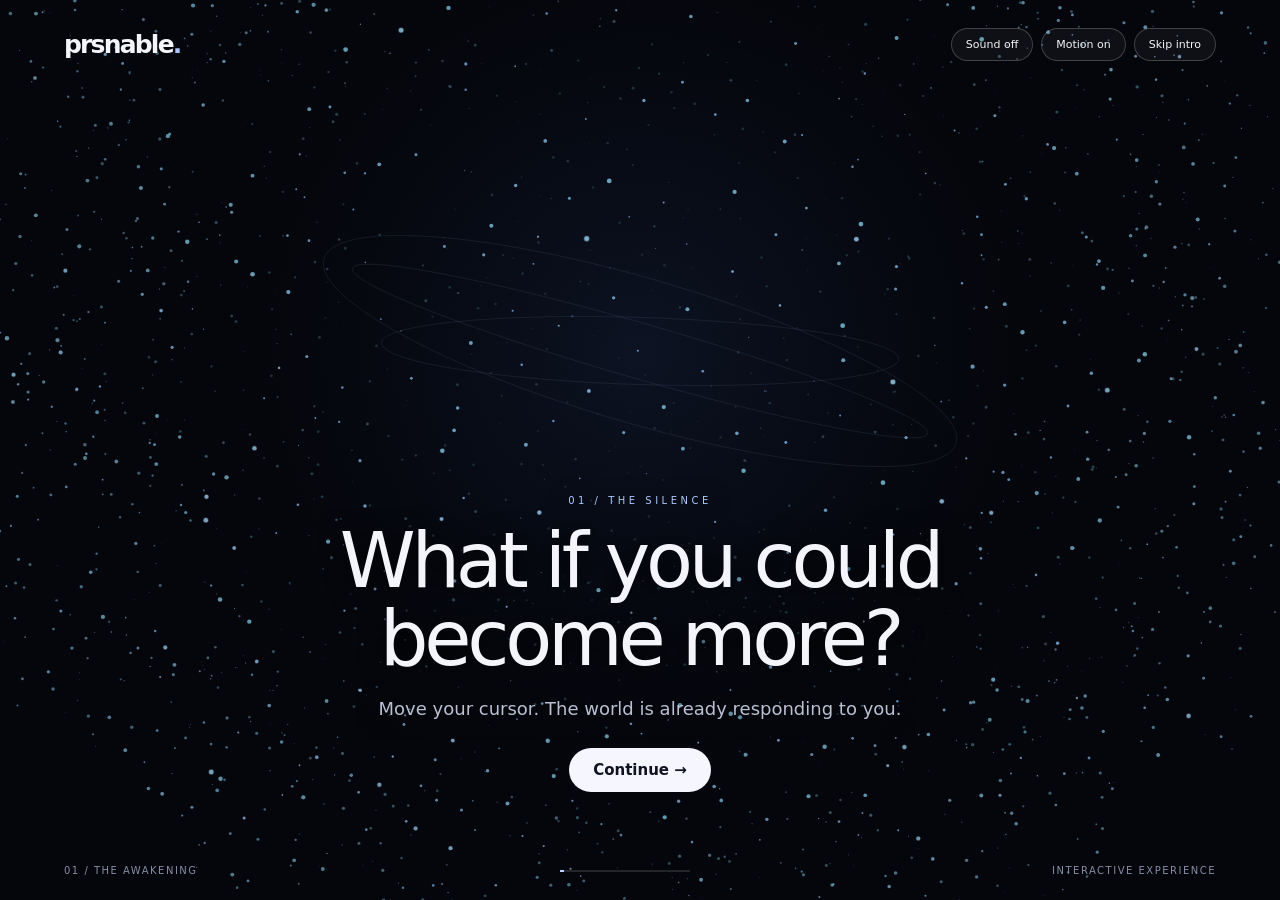
==== commit 8d11e2ce: "F-7: Talk surface on the agent home — real-time voice conversation (Cartesia Ink in, intelligence re" ====
--- a/index.html
+++ b/index.html
@@ -7,7 +7,7 @@
 .err{color:#ffb3b3;font-size:13px}.ok{color:#b8e6c8;font-size:13px}.panel a{color:#a8c7ff}.trustrow{border-top:1px solid #ffffff18;padding:12px 0}.trustrow label{display:flex;align-items:center;font-size:14px}.trustrow select{width:100%;margin-top:8px;padding:11px;background:#0d1322;border:1px solid #ffffff30;border-radius:10px;color:#fff;font:inherit}button:disabled{opacity:.55;cursor:wait}
 </style><canvas id="world" aria-hidden="true"></canvas><canvas id="front" aria-hidden="true"></canvas><div id="kinetic" aria-hidden="true"><span id="kword"></span></div><audio id="voice" preload="auto"></audio><header><div class="logo">prsnable<b>.</b></div><div class="controls"><button id="sound">Sound off</button><button id="motion">Motion on</button><button id="skip">Skip intro</button></div></header><main><div class="content" id="content"></div></main><div class="foot"><span id="chapter">01 / THE AWAKENING</span><div class="track"><i id="progress"></i></div><span>INTERACTIVE EXPERIENCE</span></div><script>
 const c=document.querySelector('canvas'),ctx=c.getContext('2d'),$=id=>document.getElementById(id);let W,H,D,mode='intro',scene=0,start=performance.now(),mx=0,my=0,muted=true,reduced=matchMedia('(prefers-reduced-motion: reduce)').matches,ac,osc,gain,question=0,answers=[],agent='';const particles=Array.from({length:2600},(_,i)=>{let u=(i+.5)/2600,v=i*2.399963;return {x:Math.sqrt(1-(2*u-1)**2)*Math.cos(v),y:2*u-1,z:Math.sqrt(1-(2*u-1)**2)*Math.sin(v),r:Math.random(),a:Math.random()*6.28}});function resize(){D=Math.min(devicePixelRatio,1.7);W=innerWidth;H=innerHeight;c.width=W*D;c.height=H*D;ctx.setTransform(D,0,0,D,0,0);fc.width=W*D;fc.height=H*D;fctx.setTransform(D,0,0,D,0,0)}const fc=document.getElementById('front'),fctx=fc.getContext('2d');resize();addEventListener('resize',resize);addEventListener('pointermove',e=>{mx=(e.clientX/W-.5)*2;my=(e.clientY/H-.5)*2});const scenes=[['01 / THE SILENCE','What if you could become more?','Move your cursor. The world is already responding to you.'],['02 / THE WEIGHT','The same twenty-four hours.','Responsibilities. Relationships. Ambitions. Unfinished ideas.'],['03 / THE EMERGENCE','An agent of your own.','An intelligence that learns you, works for you and earns your trust.'],['04 / THE POSSIBILITIES','More of you. Less on you.','Reclaim your time. Strengthen your relationships. Pursue your ambitions.'],['05 / THE REVEAL','Everyone deserves an agent.','Meet an intelligence designed around you.'],['06 / THE ARRIVAL','Get PRSNABLE.','More of you. Less on you.']];const times=[0,6000,13000,21000,29000,37000];function intro(){let s=scenes[scene];if(scene===5){$('content').innerHTML='';arrivalDone=false;impactFired=false;if(reduced){arrivalStart=0;arrivalDone=true;settleArrival()}else{arrivalStart=performance.now();startSwell()}return}$('content').innerHTML=`<div class="eyebrow">${s[0]}</div><h1>${s[1]}</h1><p>${s[2]}</p><button class="primary" onclick="advance()">Continue →</button>`;speakKey('s'+(scene+1));kinetic(KWORDS[scene]);pulse(.5);}function advance(){if(scene<5){scene++;start=performance.now()-times[scene];intro()}else begin()}const voiceEl=$('voice');let voiceKey='',arrivalSnippetPlayed=false;function speakKey(k){if(muted||!k)return;voiceKey=k;try{voiceEl.src='audio/'+k+'.mp3';voiceEl.currentTime=0;voiceEl.play().catch(()=>{})}catch{}}voiceEl.addEventListener('ended',()=>{if(muted||mode!=='intro'||scene!==5||voiceKey!=='s6'||arrivalSnippetPlayed)return;arrivalSnippetPlayed=true;voiceKey='arrival-snippet';try{voiceEl.src='audio/arrival-snippet.mp3';voiceEl.currentTime=0;voiceEl.play().catch(()=>{})}catch{}});function stopVoice(){try{voiceEl.pause()}catch{}}$('sound').onclick=()=>{muted=!muted;$('sound').textContent=muted?'Sound off':'Sound on';if(muted){stopVoice();if(gain)gain.gain.value=0}else{try{ac??=new AudioContext();ac.resume();if(!osc){osc=ac.createOscillator();gain=ac.createGain();osc.type='sine';osc.frequency.value=55;osc.connect(gain).connect(ac.destination);osc.start()}gain.gain.value=.035}catch{}if(mode==='intro')speakKey('s'+(scene+1));else if(mode==='onboard')speakKey('q'+(question+1));else if(mode==='agent')speakKey('dash')}};$('motion').textContent=reduced?'Motion off':'Motion on';$('motion').onclick=()=>{reduced=!reduced;$('motion').textContent=reduced?'Motion off':'Motion on'};$('skip').onclick=()=>begin();const qs=['What do you want more of in your life?','What takes up too much of your time?','What goal would you pursue if you had more capacity?','How do you prefer to communicate?','When are you at your best?','What tends to get in your way?','Which relationships matter most to you?','What would you delegate first?','How proactive should your agent be?','What should your agent never do without asking?','What would a successful week look like?','What is one thing we could help you accomplish today?'];function esc(s){return String(s??'').replace(/[&<>"']/g,x=>({'&':'&amp;','<':'&lt;','>':'&gt;','"':'&quot;',"'":'&#39;'}[x]))}
-const API_AUTH='https://prsnable-auth-staging.realmops.workers.dev',API_BEC='https://prsnable-becoming-staging.realmops.workers.dev',API_ACT='https://prsnable-activation-staging.realmops.workers.dev';const API_CONN='https://prsnable-connections-staging.realmops.workers.dev';
+const API_AUTH='https://prsnable-auth-staging.realmops.workers.dev',API_BEC='https://prsnable-becoming-staging.realmops.workers.dev',API_ACT='https://prsnable-activation-staging.realmops.workers.dev';const API_CONN='https://prsnable-connections-staging.realmops.workers.dev';const API_TALK='https://prsnable-voice-staging.realmops.workers.dev';let talkState='idle',talkAmp=0,talkAmpTarget=.08;
 const RUNG_LABELS={0:'0 · Disabled',1:'1 · Observe only',2:'2 · Suggest',3:'3 · Act with my approval',4:'4 · Constrained autonomous',5:'5 · Full autonomous'};
 let sessToken=sessionStorage.getItem('prsnable_token')||'',curSession=null,curMove=null;
 function saveToken(t){sessToken=t;sessionStorage.setItem('prsnable_token',t)}
@@ -28,7 +28,7 @@
 function showTrust(st){const pres=st.trust_presentation||{suggestions:[],boundaries:[]};const sugg=pres.suggestions||[];const bounds=pres.boundaries||[];panel(`<div class="eyebrow">Trust · ${esc(st.agent_name||'Your agent')}</div><h1>What may ${esc(st.agent_name||'your agent')} do?</h1><p class="small">Nothing is granted until you confirm it here. Check only what you want, set the level, then confirm — or skip this step entirely and grant nothing.</p><form id="tform">${sugg.length?sugg.map((s,i)=>`<div class="trustrow"><label><input type="checkbox" class="tsel" data-cap="${esc(s.capability)}" style="width:auto;margin:0 8px 0 0">${esc(humanCap(s.capability))}</label><select class="trung" data-cap="${esc(s.capability)}">${[0,1,2,3,4,5].map(n=>`<option value="${n}" ${n===s.suggested_rung_number?'selected':''}>${RUNG_LABELS[n]}${n===s.suggested_rung_number?' (suggested)':''}</option>`).join('')}</select></div>`).join(''):'<p class="small">Your DNA offered no permission suggestions. You can skip — your agent will understand you and be allowed to do nothing until you grant more later.</p>'}${bounds.length?`<div class="trustrow"><label><input type="checkbox" id="tbounds" style="width:auto;margin:0 8px 0 0">Include my boundaries (${bounds.length})</label><p class="small">${bounds.map(b=>esc(typeof b==='string'?b:b.text||JSON.stringify(b))).join(' · ')}</p></div>`:''}<div class="actions"><button class="primary" id="tgo">Confirm selected permissions</button><button type="button" id="tskip">Skip — grant nothing</button></div><p class="small" id="tmsg"></p></form>`);$('tskip').onclick=async()=>{try{const r=await api(API_ACT,'/activation/trust/skip',{method:'POST',body:{}});if(r.status===401){clearToken();showAuth('in','Your session has expired. Sign in again.');return}if(r.status!==200){$('tmsg').textContent=serverMsg(r,'Skip failed. Try again.');return}showProvision(r.json)}catch(err){$('tmsg').textContent=err.message}};$('tform').onsubmit=async e=>{e.preventDefault();const selections={};document.querySelectorAll('.tsel:checked').forEach(cb=>{const sel=document.querySelector(`.trung[data-cap="${CSS.escape(cb.dataset.cap)}"]`);selections[cb.dataset.cap]=Number(sel.value)});const useBounds=$('tbounds')&&$('tbounds').checked;if(!Object.keys(selections).length&&!useBounds){$('tmsg').textContent='Pick at least one permission, or use Skip to grant nothing.';return}busy($('tgo'),'Recording…');try{const body={confirmation_ref:st.confirmation_ref,selections,source:'explicit_member_confirmation'};if(useBounds)body.boundaries_confirmed=true;const r=await api(API_ACT,'/activation/trust/confirm',{method:'POST',body});if(r.status===401){clearToken();showAuth('in','Your session has expired. Sign in again.');return}if(r.status!==200){$('tmsg').textContent=serverMsg(r,'Confirmation failed. Nothing was recorded — try again.');$('tgo').disabled=false;$('tgo').textContent='Confirm selected permissions';return}showProvision(r.json)}catch(err){$('tmsg').textContent=err.message}}}
 function showProvision(rec){panel(`<div class="eyebrow">Activation</div><h1>One last step.</h1><p>Your agent ${rec&&rec.agent_name?`<b>${esc(rec.agent_name)}</b> `:''}is named and your trust choices are recorded. Provisioning creates your persistent agent from your DNA. It grants nothing new.</p><button class="primary" id="pgo">Provision my agent →</button><p class="small" id="pmsg"></p>`);$('pgo').onclick=async e=>{busy(e.target,'Provisioning…');try{const r=await api(API_ACT,'/activation/provision',{method:'POST',body:{}});if(r.status===401){clearToken();showAuth('in','Your session has expired. Sign in again.');return}if(r.status!==200){$('pmsg').textContent=serverMsg(r,'Provisioning failed. Try again.');e.target.disabled=false;e.target.textContent='Provision my agent →';return}showProvisioned(r.json)}catch(err){$('pmsg').textContent=err.message}}}
 function showProvisioned(rec){const conf=(rec.trust&&rec.trust.confirmations)||[];panel(`<div class="eyebrow">Activation · Complete</div><h1>${esc(rec.agent_name||'Your agent')} is live.</h1><p class="small">Agent ID ${esc(rec.agent_id||'')} · DNA snapshot version ${esc(rec.dna_snapshot_version??'')} · Trust: ${esc((rec.trust&&rec.trust.trust_status)||'')}</p>${conf.length?`<p class="small">Confirmed: ${conf.map(c=>esc(humanCap(c.capability))+' — '+esc(c.rung_name||c.rung)).join(' · ')}</p>`:'<p class="small">No permissions confirmed — your agent understands you and is allowed to do nothing yet.</p>'}<button class="primary" onclick="showAgentHome()">Open my agent →</button>`)}
-async function showAgentHome(){panel(`<div class="eyebrow">Your agent</div><h1>Reading live status…</h1>`);try{const r=await api(API_ACT,'/activation/status');if(r.status===401){clearToken();showAuth('in','Your session has expired. Sign in again.');return}if(r.status!==200){panel(`<div class="eyebrow">Your agent</div><h1>Something stopped us.</h1>${noteHtml(serverMsg(r,'Status could not be read.'),'err')}<button class="primary" onclick="showAgentHome()">Try again →</button>`);return}const s=r.json;const as=s.agent_status||{};const und=as.understands||{};const mission=und.first_mission&&(und.first_mission.objective||und.first_mission);const caps=as.allowed&&as.allowed.capabilities?Object.entries(as.allowed.capabilities):[];mode='agent';$('chapter').textContent='03 / YOUR AGENT';$('progress').style.width='100%';panel(`<div class="eyebrow status">● ${esc(s.agent_name||'Your agent')} · Active</div><h1>Our journey starts here.</h1>${mission?`<p><b>First mission:</b> ${esc(mission)}</p>`:'<p class="small">No first mission is recorded in your DNA yet.</p>'}<p class="small">Trust: ${esc(s.trust_status||'')} · DNA snapshot version ${esc((s.provisioned&&s.provisioned.dna_version)??und.dna_version??'')}</p>${caps.length?`<p class="small">Allowed now: ${caps.map(([k,g])=>esc(humanCap(k))+' — '+esc(g.rung_name||g.rung)).join(' · ')}</p>`:'<p class="small">Allowed now: nothing. Your agent can understand you, and every action still needs a grant from you.</p>'}<div id="connbox"><p class="small">Connections: reading…</p></div><div class="actions"><button onclick="showAgentHome()">Refresh status</button><button id="signout">Sign out</button></div>`);speakKey('dash');$('signout').onclick=async()=>{try{await api(API_AUTH,'/auth/logout',{method:'POST',body:{}})}catch{}clearToken();showAuth('in','You are signed out.')};loadConnections();}catch(err){panel(`<div class="eyebrow">Your agent</div><h1>Something stopped us.</h1>${noteHtml(err.message,'err')}<button class="primary" onclick="showAgentHome()">Try again →</button>`)}}
+async function showAgentHome(){panel(`<div class="eyebrow">Your agent</div><h1>Reading live status…</h1>`);try{const r=await api(API_ACT,'/activation/status');if(r.status===401){clearToken();showAuth('in','Your session has expired. Sign in again.');return}if(r.status!==200){panel(`<div class="eyebrow">Your agent</div><h1>Something stopped us.</h1>${noteHtml(serverMsg(r,'Status could not be read.'),'err')}<button class="primary" onclick="showAgentHome()">Try again →</button>`);return}const s=r.json;const as=s.agent_status||{};const und=as.understands||{};const mission=und.first_mission&&(und.first_mission.objective||und.first_mission);const caps=as.allowed&&as.allowed.capabilities?Object.entries(as.allowed.capabilities):[];mode='agent';$('chapter').textContent='03 / YOUR AGENT';$('progress').style.width='100%';panel(`<div class="eyebrow status">● ${esc(s.agent_name||'Your agent')} · Active</div><h1>Our journey starts here.</h1>${mission?`<p><b>First mission:</b> ${esc(mission)}</p>`:'<p class="small">No first mission is recorded in your DNA yet.</p>'}<p class="small">Trust: ${esc(s.trust_status||'')} · DNA snapshot version ${esc((s.provisioned&&s.provisioned.dna_version)??und.dna_version??'')}</p>${caps.length?`<p class="small">Allowed now: ${caps.map(([k,g])=>esc(humanCap(k))+' — '+esc(g.rung_name||g.rung)).join(' · ')}</p>`:'<p class="small">Allowed now: nothing. Your agent can understand you, and every action still needs a grant from you.</p>'}<div id="talkbox"><p class="small">Talk: reading…</p></div><div id="connbox"><p class="small">Connections: reading…</p></div><div class="actions"><button onclick="showAgentHome()">Refresh status</button><button id="signout">Sign out</button></div>`);speakKey('dash');$('signout').onclick=async()=>{try{await api(API_AUTH,'/auth/logout',{method:'POST',body:{}})}catch{}clearToken();showAuth('in','You are signed out.')};loadConnections();loadTalk();}catch(err){panel(`<div class="eyebrow">Your agent</div><h1>Something stopped us.</h1>${noteHtml(err.message,'err')}<button class="primary" onclick="showAgentHome()">Try again →</button>`)}}
 async function loadConnections(note){const box=$('connbox');if(!box)return;try{const r=await api(API_CONN,'/connections');if(r.status===401){clearToken();showAuth('in','Your session has expired. Sign in again.');return}if(r.status!==200){box.innerHTML=`<h2>Connections</h2>${noteHtml(serverMsg(r,'Connection status could not be read.'),'err')}<div class="actions"><button onclick="loadConnections()">Try again →</button></div>`;return}renderConnections(r.json,note)}catch(err){box.innerHTML=`<h2>Connections</h2>${noteHtml(err.message,'err')}<div class="actions"><button onclick="loadConnections()">Try again →</button></div>`}}
 function connRow(key,c){const label=key==='gmail'?'Gmail':'Google Calendar';let inner='';if(c.status==='connected'){inner=`<p class="small"><b>${label}:</b> Connected${c.email?' as '+esc(c.email):''}.</p><div class="actions"><button onclick="proveConn('${key}',this)">Run the read check</button><button onclick="disconnectConn('${key}',this)">Disconnect</button></div><div id="proof-${key}"></div>`}else if(c.status==='pending'){inner=`<p class="small"><b>${label}:</b> Connection started. Finish the Google sign-in in the window that opened, then refresh this page.</p><div class="actions"><button onclick="loadConnections()">Refresh status</button><button onclick="disconnectConn('${key}',this)">Cancel connection</button></div>`}else{inner=`<p class="small"><b>${label}:</b> Not connected.</p><div class="actions"><button class="primary" onclick="connectConn('${key}',this)">Connect ${label} →</button></div>`}return `<div class="trustrow">${inner}</div>`}
 function renderConnections(s,note){const box=$('connbox');if(!box)return;const tk=s.toolkits||{};if(!s.configured){box.innerHTML=`<h2>Connections</h2>${noteHtml(note,'ok')}<p class="small">Connections are being switched on. When they are live, you will connect Gmail and Google Calendar here — you sign in with Google yourself, in your own browser, and your agent proves each connection with a read-only check before it ever acts.</p><div class="actions"><button onclick="loadConnections()">Refresh</button></div>`;return}box.innerHTML=`<h2>Connections</h2>${noteHtml(note,'ok')}<p class="small">Connect an account and your agent can work with it under the trust you confirmed. You sign in with Google yourself; PRSNABLE never sees your Google password, and you can disconnect at any time.</p>${connRow('gmail',tk.gmail||{})}${connRow('googlecalendar',tk.googlecalendar||{})}`}
@@ -45,5 +45,33 @@
 const STOPW=new Set('the a an and or to of in on for with my me i it is are be so that this what when how which who your you we could would should really just more most'.split(' '));
 function phraseFrom(a){if(!a)return '';let clean=a.replace(/\s+/g,' ').trim();let words=clean.split(' ');if(words.length<=6)return clean;let scored=words.map((w,i)=>({w,i,s:w.replace(/[^a-zA-Z'\u2019-]/g,'').length*(STOPW.has(w.toLowerCase().replace(/[^a-z]/g,''))?.3:1)})).sort((x,y)=>y.s-x.s);let pick=scored.slice(0,3).sort((x,y)=>x.i-y.i).map(o=>o.w).join(' ');return pick||words.slice(0,4).join(' ')}
 function recordDNA(a){let k=QKEYS[question];let kws=a.toLowerCase().replace(/[^a-z0-9\s'-]/g,'').split(/\s+/).filter(w=>w.length>3&&!STOPW.has(w)).slice(0,6);dna.signals[k]={question:qs[question],theme:QWORDS[question],answer:a,keywords:kws};dna.answers.push(a)}
-intro();function frame(now){let t=reduced?0:now*.00032;if(mode==='intro'&&!reduced){let e=now-start;let n=times.filter(x=>e>=x).length-1;if(n>scene){scene=n;intro()}$('progress').style.width=Math.min(100,e/420)+'%'}ctx.fillStyle='#05060b';ctx.fillRect(0,0,W,H);let cx=W/2,cy=H*(mode==='intro'?.39:.29),R=Math.min(W,H)*(.23+(scene===2?.04:0));let halo=ctx.createRadialGradient(cx,cy,0,cx,cy,R*2.3);halo.addColorStop(0,'#243a6940');halo.addColorStop(.45,'#101e3c30');halo.addColorStop(1,'#05060b00');ctx.fillStyle=halo;ctx.fillRect(0,0,W,H);let as=(mode==='intro'&&scene===5)?(reduced?{u:1,z:1.8,vel:0}:arrivalState(now)):null;if(as){let coreI=Math.exp(-as.z*as.z/.7);let core=ctx.createRadialGradient(cx,cy,0,cx,cy,R*1.15);core.addColorStop(0,`rgba(214,230,255,${.36*coreI})`);core.addColorStop(.5,`rgba(140,175,255,${.15*coreI})`);core.addColorStop(1,'rgba(5,6,11,0)');ctx.fillStyle=core;ctx.fillRect(0,0,W,H)}let angle=t+(reduced?0:mx*.32),co=Math.cos(angle),si=Math.sin(angle),tilt=(reduced?0:my*.2);let pts=[];for(let i=0;i<particles.length;i++){let p=particles[i],x=p.x*co-p.z*si,z=p.x*si+p.z*co,y=p.y*Math.cos(tilt)-z*Math.sin(tilt);z=p.y*Math.sin(tilt)+z*Math.cos(tilt);if(as&&as.u<1){let dz=z-as.z;let infl=Math.exp(-dz*dz/.18);if(infl>.01){let rad=Math.hypot(x,y)||1e-4;let push=infl*.6*Math.max(0,1-rad);x+=x/rad*push;y+=y/rad*push;z+=infl*.12}}let spread=mode==='intro'?(scene===0?2.7:scene===1?1.65:1):1;let wave=1+.13*Math.sin(p.a+t*4+question*.2)+.07*Math.sin(p.y*15+t*3);let f=3.5/(3.5-z),r=R*spread*wave;pts.push([cx+x*r*f,cy+y*r*f,z,p.r,f])}pts.sort((a,b)=>a[2]-b[2]);for(let p of pts){let alpha=.13+(p[2]+1)*.29;ctx.fillStyle=`rgba(${mode==='onboard'?160+question*5:145},${185+Math.floor(p[3]*45)},255,${alpha})`;ctx.beginPath();ctx.arc(p[0],p[1],(.35+p[3]*1.45)*p[4],0,7);ctx.fill()}fctx.clearRect(0,0,W,H);for(let i=0;i<pts.length;i+=7){let p=pts[i];fctx.fillStyle=`rgba(190,215,255,${.08+(p[2]+1)*.09})`;fctx.beginPath();fctx.arc(p[0],p[1],(.5+p[3]*1.8)*p[4],0,7);fctx.fill()}ctx.strokeStyle='#a9c9ff20';ctx.lineWidth=.7;for(let j=0;j<3;j++){ctx.beginPath();for(let i=0;i<=180;i++){let a=i/180*6.283+t*.3+j;let rr=R*(1.25+j*.14);let x=cx+Math.cos(a)*rr,y=cy+Math.sin(a)*rr*.24*Math.cos(j+1)+Math.cos(a)*rr*.32*Math.sin(j+t*.2);i?ctx.lineTo(x,y):ctx.moveTo(x,y)}ctx.stroke()}if(as){if(!impactFired&&as.z>=0){impactFired=true;bassImpact()}let finalF=3.5/(3.5-1.8),baseW=Math.min(W*.94,1180)/finalF;for(let k=3;k>=1;k--){let zg=as.z-as.vel*k*.3;if(zg<=-5.9)continue;let fg=3.5/(3.5-zg),gw=baseW*fg,gh=gw*460/1800;ctx.globalAlpha=.1*as.vel;ctx.drawImage(textCv,cx-gw/2,cy-gh/2,gw,gh)}let fT=3.5/(3.5-as.z),tw=baseW*fT,th=tw*460/1800;ctx.globalAlpha=Math.min(1,.12+as.u*1.3);ctx.shadowColor='#8fb8ff';ctx.shadowBlur=as.vel*30+(arrivalDone?8:0);ctx.drawImage(textCv,cx-tw/2,cy-th/2,tw,th);ctx.shadowBlur=0;ctx.globalAlpha=1;if(as.u>=1&&!arrivalDone){arrivalDone=true;settleArrival()}}if(mode==='intro'&&scene===1){['TIME','RELATIONSHIPS','AMBITION','IDEAS','RESPONSIBILITY'].forEach((s,i)=>{let a=t+i*1.256;ctx.font='10px system-ui';ctx.fillStyle='#b8c9e8aa';ctx.textAlign='center';ctx.fillText(s,cx+Math.cos(a)*R*1.8,cy+Math.sin(a)*R*.9)})}requestAnimationFrame(frame)}requestAnimationFrame(frame);
+intro();function frame(now){let t=reduced?0:now*.00032*(talkState==='thinking'?2.1:1);talkAmp+=(talkAmpTarget-talkAmp)*.18;if(mode==='intro'&&!reduced){let e=now-start;let n=times.filter(x=>e>=x).length-1;if(n>scene){scene=n;intro()}$('progress').style.width=Math.min(100,e/420)+'%'}ctx.fillStyle='#05060b';ctx.fillRect(0,0,W,H);let cx=W/2,cy=H*(mode==='intro'?.39:.29),R=Math.min(W,H)*(.23+(scene===2?.04:0));let halo=ctx.createRadialGradient(cx,cy,0,cx,cy,R*2.3);halo.addColorStop(0,'#243a6940');halo.addColorStop(.45,'#101e3c30');halo.addColorStop(1,'#05060b00');ctx.fillStyle=halo;ctx.fillRect(0,0,W,H);let as=(mode==='intro'&&scene===5)?(reduced?{u:1,z:1.8,vel:0}:arrivalState(now)):null;if(as){let coreI=Math.exp(-as.z*as.z/.7);let core=ctx.createRadialGradient(cx,cy,0,cx,cy,R*1.15);core.addColorStop(0,`rgba(214,230,255,${.36*coreI})`);core.addColorStop(.5,`rgba(140,175,255,${.15*coreI})`);core.addColorStop(1,'rgba(5,6,11,0)');ctx.fillStyle=core;ctx.fillRect(0,0,W,H)}let angle=t+(reduced?0:mx*.32),co=Math.cos(angle),si=Math.sin(angle),tilt=(reduced?0:my*.2);let pts=[];for(let i=0;i<particles.length;i++){let p=particles[i],x=p.x*co-p.z*si,z=p.x*si+p.z*co,y=p.y*Math.cos(tilt)-z*Math.sin(tilt);z=p.y*Math.sin(tilt)+z*Math.cos(tilt);if(as&&as.u<1){let dz=z-as.z;let infl=Math.exp(-dz*dz/.18);if(infl>.01){let rad=Math.hypot(x,y)||1e-4;let push=infl*.6*Math.max(0,1-rad);x+=x/rad*push;y+=y/rad*push;z+=infl*.12}}let spread=mode==='intro'?(scene===0?2.7:scene===1?1.65:1):1+talkAmp*.3+(talkState==='listening'?.07:talkState==='speaking'?.03:0);let wave=(1+.13*Math.sin(p.a+t*4+question*.2)+.07*Math.sin(p.y*15+t*3))*(1+talkAmp*.9);let f=3.5/(3.5-z),r=R*spread*wave;pts.push([cx+x*r*f,cy+y*r*f,z,p.r,f])}pts.sort((a,b)=>a[2]-b[2]);for(let p of pts){let alpha=.13+(p[2]+1)*.29;ctx.fillStyle=`rgba(${mode==='onboard'?160+question*5:145},${185+Math.floor(p[3]*45)},255,${alpha})`;ctx.beginPath();ctx.arc(p[0],p[1],(.35+p[3]*1.45)*p[4],0,7);ctx.fill()}fctx.clearRect(0,0,W,H);for(let i=0;i<pts.length;i+=7){let p=pts[i];fctx.fillStyle=`rgba(190,215,255,${.08+(p[2]+1)*.09})`;fctx.beginPath();fctx.arc(p[0],p[1],(.5+p[3]*1.8)*p[4],0,7);fctx.fill()}ctx.strokeStyle='#a9c9ff20';ctx.lineWidth=.7;for(let j=0;j<3;j++){ctx.beginPath();for(let i=0;i<=180;i++){let a=i/180*6.283+t*.3+j;let rr=R*(1.25+j*.14);let x=cx+Math.cos(a)*rr,y=cy+Math.sin(a)*rr*.24*Math.cos(j+1)+Math.cos(a)*rr*.32*Math.sin(j+t*.2);i?ctx.lineTo(x,y):ctx.moveTo(x,y)}ctx.stroke()}if(as){if(!impactFired&&as.z>=0){impactFired=true;bassImpact()}let finalF=3.5/(3.5-1.8),baseW=Math.min(W*.94,1180)/finalF;for(let k=3;k>=1;k--){let zg=as.z-as.vel*k*.3;if(zg<=-5.9)continue;let fg=3.5/(3.5-zg),gw=baseW*fg,gh=gw*460/1800;ctx.globalAlpha=.1*as.vel;ctx.drawImage(textCv,cx-gw/2,cy-gh/2,gw,gh)}let fT=3.5/(3.5-as.z),tw=baseW*fT,th=tw*460/1800;ctx.globalAlpha=Math.min(1,.12+as.u*1.3);ctx.shadowColor='#8fb8ff';ctx.shadowBlur=as.vel*30+(arrivalDone?8:0);ctx.drawImage(textCv,cx-tw/2,cy-th/2,tw,th);ctx.shadowBlur=0;ctx.globalAlpha=1;if(as.u>=1&&!arrivalDone){arrivalDone=true;settleArrival()}}if(mode==='intro'&&scene===1){['TIME','RELATIONSHIPS','AMBITION','IDEAS','RESPONSIBILITY'].forEach((s,i)=>{let a=t+i*1.256;ctx.font='10px system-ui';ctx.fillStyle='#b8c9e8aa';ctx.textAlign='center';ctx.fillText(s,cx+Math.cos(a)*R*1.8,cy+Math.sin(a)*R*.9)})}requestAnimationFrame(frame)}requestAnimationFrame(frame);
+
+// ---- Talk (F-7): real-time voice conversation with the agent ----
+// The particle form IS the embodiment: talkState drives it (idle /
+// listening / thinking / speaking, declared with the API consts)
+// and talkAmpTarget is fed by the live mic level while listening
+// and the live playback level while speaking; frame() eases the
+// form toward it. No face, no lip-sync — the form you already know.
+let talkSessionId=null,talkTurnId=null,talkAbort=null,talkCtx=null,talkMaster=null,talkPlayAnalyser=null,talkSources=[],talkNextAt=0,talkMicStream=null,talkMicAnalyser=null,talkRecorder=null,talkChunks=[],talkVadTimer=null,talkFormat={sample_rate:24000};
+function talkSetState(s){talkState=s;const el=$('talkstate');if(el)el.textContent=s==='idle'?'Ready when you are.':s==='listening'?'Listening — tap Done talking when you finish.':s==='thinking'?'Thinking…':'Speaking — start talking over it any time to interrupt.';const b=$('talkbtn');if(b)b.textContent=s==='listening'?'Done talking':s==='speaking'?'Interrupt':'Talk';if(s==='idle')talkAmpTarget=.08}
+async function loadTalk(){const box=$('talkbox');if(!box)return;try{const r=await api(API_TALK,'/talk/status');if(r.status===401){clearToken();showAuth('in','Your session has expired. Sign in again.');return}if(r.status!==200){box.innerHTML=`<h2>Talk</h2>${noteHtml(serverMsg(r,'Talk status could not be read.'),'err')}<div class="actions"><button onclick="loadTalk()">Try again →</button></div>`;return}renderTalk(r.json)}catch(err){box.innerHTML=`<h2>Talk</h2>${noteHtml(err.message,'err')}<div class="actions"><button onclick="loadTalk()">Try again →</button></div>`}}
+function renderTalk(s){const box=$('talkbox');if(!box)return;if(s&&s.audio_format)talkFormat=s.audio_format;if(!s||!s.configured){box.innerHTML=`<h2>Talk</h2><p class="small">Talk is being switched on. When it is live, you will hold a real conversation here: your agent listens, answers out loud sentence by sentence, and the form above moves as it speaks. You can interrupt it mid-sentence, the way you would a person.</p><div class="actions"><button onclick="loadTalk()">Refresh</button></div>`;return}box.innerHTML=`<h2>Talk</h2><p class="small">Speak with your agent out loud, in the house voice (${esc((s.voice&&s.voice.name)||'Jocelyn')}). It answers sentence by sentence; start talking over it and it stops and listens. Everything said is kept in your conversation record.</p><p class="small" id="talkstate">Ready when you are.</p><div class="actions"><button class="primary" id="talkbtn" onclick="talkButton()">Talk</button><button onclick="endTalk()">End conversation</button></div><div id="talklog"></div><div class="actions"><input id="talktext" type="text" placeholder="No microphone? Type instead…" style="flex:1;min-width:180px;margin:0"><button onclick="sendTyped()">Send</button></div>`}
+function talkLine(who,text){const log=$('talklog');if(!log)return;const p=document.createElement('p');p.className='small';p.innerHTML=`<b>${esc(who)}:</b> ${esc(text)}`;log.appendChild(p)}
+function talkAudio(){if(!talkCtx){const AC=window.AudioContext||window.webkitAudioContext;talkCtx=new AC();talkMaster=talkCtx.createGain();talkMaster.gain.value=.9;talkPlayAnalyser=talkCtx.createAnalyser();talkPlayAnalyser.fftSize=256;talkMaster.connect(talkPlayAnalyser);talkPlayAnalyser.connect(talkCtx.destination);talkLevelLoop()}return talkCtx}
+function talkLevel(analyser){if(!analyser)return 0;const data=new Uint8Array(analyser.frequencyBinCount);analyser.getByteTimeDomainData(data);let sum=0;for(let i=0;i<data.length;i++){const v=(data[i]-128)/128;sum+=v*v}return Math.min(1,Math.sqrt(sum/data.length)*4)}
+function talkLevelLoop(){requestAnimationFrame(talkLevelLoop);if(talkState==='speaking')talkAmpTarget=Math.max(.15,talkLevel(talkPlayAnalyser));else if(talkState==='listening')talkAmpTarget=Math.max(.12,talkLevel(talkMicAnalyser));else if(talkState==='thinking')talkAmpTarget=.32+.12*Math.sin(performance.now()*.006);else talkAmpTarget=.08}
+async function talkEnsureSession(){if(talkSessionId)return talkSessionId;const r=await api(API_TALK,'/talk/session',{method:'POST',body:{}});if(r.status===401){clearToken();showAuth('in','Your session has expired. Sign in again.');throw new Error('Your session has expired.')}if(r.status!==200||!r.json)throw new Error(serverMsg(r,'The conversation could not be opened.'));talkSessionId=r.json.session_id;return talkSessionId}
+async function talkButton(){if(talkState==='speaking'){await bargeIn();startListening()}else if(talkState==='listening'){stopListening(true)}else if(talkState==='idle'){startListening()}}
+async function startListening(){try{talkAudio();if(talkCtx.state==='suspended')await talkCtx.resume();if(!talkMicStream){talkMicStream=await navigator.mediaDevices.getUserMedia({audio:true});const srcNode=talkCtx.createMediaStreamSource(talkMicStream);talkMicAnalyser=talkCtx.createAnalyser();talkMicAnalyser.fftSize=256;srcNode.connect(talkMicAnalyser)}await talkEnsureSession();talkChunks=[];const mt=['audio/webm;codecs=opus','audio/webm','audio/mp4','audio/ogg;codecs=opus'].find(t=>window.MediaRecorder&&MediaRecorder.isTypeSupported(t));talkRecorder=new MediaRecorder(talkMicStream,mt?{mimeType:mt}:undefined);talkRecorder.ondataavailable=e=>{if(e.data&&e.data.size)talkChunks.push(e.data)};talkRecorder.onstop=()=>{if(talkChunks.length)sendAudioTurn(new Blob(talkChunks,{type:talkRecorder.mimeType||'audio/webm'}))};talkRecorder.start();talkSetState('listening')}catch(err){const el=$('talkstate');if(el)el.textContent='Microphone unavailable ('+err.message+'). You can type below instead.';talkSetState('idle')}}
+function stopListening(send){if(talkRecorder&&talkRecorder.state!=='inactive'){if(!send)talkChunks=[];talkRecorder.stop()}if(send)talkSetState('thinking');else talkSetState('idle')}
+function watchVad(){if(talkVadTimer)clearInterval(talkVadTimer);let hot=0;talkVadTimer=setInterval(()=>{if(talkState!=='speaking'||!talkMicAnalyser){hot=0;return}if(talkLevel(talkMicAnalyser)>.35){hot+=1;if(hot>=3){hot=0;bargeIn().then(()=>startListening())}}else hot=0},90)}
+function playChunk(b64){const bin=atob(b64);const bytes=new Uint8Array(bin.length);for(let i=0;i<bin.length;i++)bytes[i]=bin.charCodeAt(i);const pcm=new Int16Array(bytes.buffer,bytes.byteOffset,Math.floor(bytes.byteLength/2));if(!pcm.length)return;const buf=talkCtx.createBuffer(1,pcm.length,talkFormat.sample_rate||24000);const ch=buf.getChannelData(0);for(let i=0;i<pcm.length;i++)ch[i]=pcm[i]/32768;const srcNode=talkCtx.createBufferSource();srcNode.buffer=buf;srcNode.connect(talkMaster);const at=Math.max(talkCtx.currentTime+.02,talkNextAt);srcNode.start(at);talkNextAt=at+buf.duration;talkSources.push(srcNode);srcNode.onended=()=>{talkSources=talkSources.filter(s=>s!==srcNode)}}
+function stopPlayback(){for(const s of talkSources){try{s.stop()}catch{}}talkSources=[];talkNextAt=0}
+async function runTurn(input){talkSetState('thinking');watchVad();try{const sid=await talkEnsureSession();talkAbort=new AbortController();const res=await fetch(API_TALK+'/talk/turn',{method:'POST',headers:{'content-type':'application/json',authorization:'Bearer '+sessToken},body:JSON.stringify({session_id:sid,input}),signal:talkAbort.signal});if(res.status===401){clearToken();showAuth('in','Your session has expired. Sign in again.');talkSetState('idle');return}if(res.status!==200){const j=await res.json().catch(()=>null);const el=$('talkstate');if(el)el.textContent=((j&&(j.message||j.error))||'That turn could not run.');talkSetState('idle');return}const reader=res.body.getReader();const dec=new TextDecoder();let buffer='';for(;;){const rd=await reader.read();if(rd.done)break;buffer+=dec.decode(rd.value,{stream:true});const frames=buffer.split('\n\n');buffer=frames.pop();for(const frame of frames){if(!frame.startsWith('event:'))continue;const dl=frame.split('\n').find(l=>l.startsWith('data:'));if(!dl)continue;handleTalkEvent(JSON.parse(dl.slice(5)))}}}catch(err){if(err.name!=='AbortError'){const el=$('talkstate');if(el)el.textContent=err.message;talkSetState('idle')}}}
+function handleTalkEvent(ev){if(ev.type==='member'){talkLine('You',ev.text)}else if(ev.type==='reply'){talkTurnId=ev.turn_id;talkLine('Your agent',ev.text)}else if(ev.type==='audio'){if(talkState!=='speaking')talkSetState('speaking');playChunk(ev.audio_base64)}else if(ev.type==='done'||ev.type==='interrupted'){if(talkVadTimer){clearInterval(talkVadTimer);talkVadTimer=null}talkSetState('idle')}else if(ev.type==='error'){if(talkVadTimer){clearInterval(talkVadTimer);talkVadTimer=null}const el=$('talkstate');if(el)el.textContent='The voice failed mid-reply ('+ev.message+'). The text above is the full reply.';talkSetState('idle')}}
+async function bargeIn(){stopPlayback();if(talkAbort){try{talkAbort.abort()}catch{}talkAbort=null}talkSetState('thinking');if(talkSessionId&&talkTurnId){try{await api(API_TALK,'/talk/interrupt',{method:'POST',body:{session_id:talkSessionId,turn_id:talkTurnId}})}catch{}}}
+async function endTalk(){if(talkState==='listening')stopListening(false);if(talkState==='speaking')await bargeIn();if(talkVadTimer){clearInterval(talkVadTimer);talkVadTimer=null}if(talkSessionId){try{await api(API_TALK,'/talk/session/end',{method:'POST',body:{session_id:talkSessionId}})}catch{}talkSessionId=null}talkSetState('idle');const el=$('talkstate');if(el)el.textContent='Conversation ended. Talk again any time.'}
+function sendTyped(){const inp=$('talktext');const text=(inp&&inp.value||'').trim();if(!text||talkState==='thinking'||talkState==='speaking')return;inp.value='';talkAudio();if(talkCtx.state==='suspended')talkCtx.resume();runTurn({kind:'text',text})}
+function sendAudioTurn(blob){const reader=new FileReader();reader.onload=()=>{const b64=String(reader.result).split(',')[1];runTurn({kind:'audio',audio_base64:b64,content_type:blob.type||'audio/webm',filename:'utterance.'+((blob.type||'').includes('mp4')?'m4a':'webm')})};reader.readAsDataURL(blob)}
 </script></html>
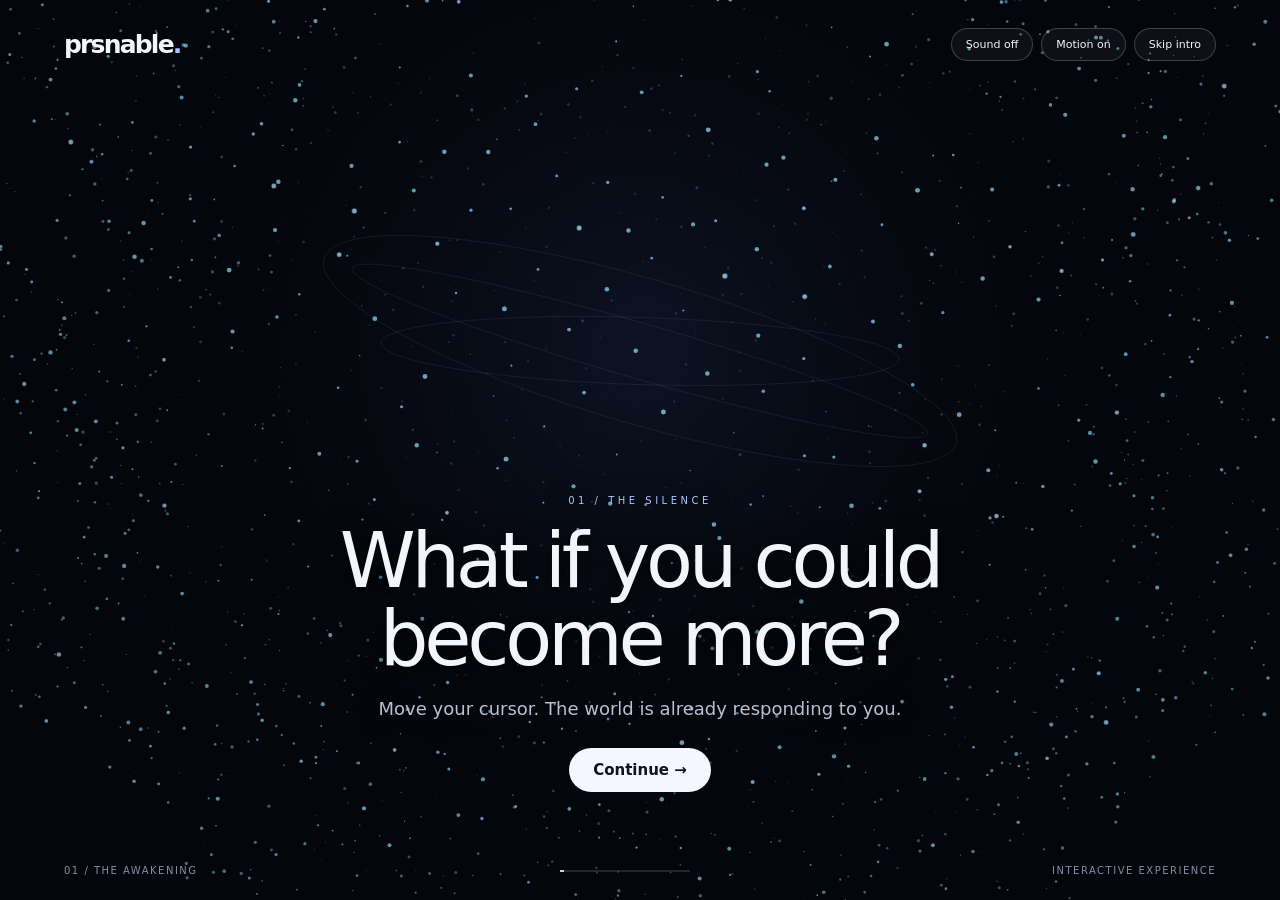
==== commit 836f3ce8: "F-7 mic fix: Talk endpointing (silence ends the turn), visible error states" ====
--- a/index.html
+++ b/index.html
@@ -53,8 +53,8 @@
 // and talkAmpTarget is fed by the live mic level while listening
 // and the live playback level while speaking; frame() eases the
 // form toward it. No face, no lip-sync — the form you already know.
-let talkSessionId=null,talkTurnId=null,talkAbort=null,talkCtx=null,talkMaster=null,talkPlayAnalyser=null,talkSources=[],talkNextAt=0,talkMicStream=null,talkMicAnalyser=null,talkRecorder=null,talkChunks=[],talkVadTimer=null,talkFormat={sample_rate:24000};
-function talkSetState(s){talkState=s;const el=$('talkstate');if(el)el.textContent=s==='idle'?'Ready when you are.':s==='listening'?'Listening — tap Done talking when you finish.':s==='thinking'?'Thinking…':'Speaking — start talking over it any time to interrupt.';const b=$('talkbtn');if(b)b.textContent=s==='listening'?'Done talking':s==='speaking'?'Interrupt':'Talk';if(s==='idle')talkAmpTarget=.08}
+let talkSessionId=null,talkTurnId=null,talkAbort=null,talkCtx=null,talkMaster=null,talkPlayAnalyser=null,talkSources=[],talkNextAt=0,talkMicStream=null,talkMicAnalyser=null,talkRecorder=null,talkChunks=[],talkVadTimer=null,talkFormat={sample_rate:24000},talkSilenceTimer=null,talkDiscard=false,talkHeardSpeech=false,talkQuietSince=0,talkListenStart=0;
+function talkSetState(s,note){talkState=s;const el=$('talkstate');if(el)el.textContent=note||(s==='idle'?'Ready when you are.':s==='listening'?'Listening — pause when you finish and I will answer, or tap Done talking.':s==='thinking'?'Thinking…':'Speaking — start talking over it any time to interrupt.');const b=$('talkbtn');if(b)b.textContent=s==='listening'?'Done talking':s==='speaking'?'Interrupt':'Talk';if(s==='idle')talkAmpTarget=.08}
 async function loadTalk(){const box=$('talkbox');if(!box)return;try{const r=await api(API_TALK,'/talk/status');if(r.status===401){clearToken();showAuth('in','Your session has expired. Sign in again.');return}if(r.status!==200){box.innerHTML=`<h2>Talk</h2>${noteHtml(serverMsg(r,'Talk status could not be read.'),'err')}<div class="actions"><button onclick="loadTalk()">Try again →</button></div>`;return}renderTalk(r.json)}catch(err){box.innerHTML=`<h2>Talk</h2>${noteHtml(err.message,'err')}<div class="actions"><button onclick="loadTalk()">Try again →</button></div>`}}
 function renderTalk(s){const box=$('talkbox');if(!box)return;if(s&&s.audio_format)talkFormat=s.audio_format;if(!s||!s.configured){box.innerHTML=`<h2>Talk</h2><p class="small">Talk is being switched on. When it is live, you will hold a real conversation here: your agent listens, answers out loud sentence by sentence, and the form above moves as it speaks. You can interrupt it mid-sentence, the way you would a person.</p><div class="actions"><button onclick="loadTalk()">Refresh</button></div>`;return}box.innerHTML=`<h2>Talk</h2><p class="small">Speak with your agent out loud, in the house voice (${esc((s.voice&&s.voice.name)||'Jocelyn')}). It answers sentence by sentence; start talking over it and it stops and listens. Everything said is kept in your conversation record.</p><p class="small" id="talkstate">Ready when you are.</p><div class="actions"><button class="primary" id="talkbtn" onclick="talkButton()">Talk</button><button onclick="endTalk()">End conversation</button></div><div id="talklog"></div><div class="actions"><input id="talktext" type="text" placeholder="No microphone? Type instead…" style="flex:1;min-width:180px;margin:0"><button onclick="sendTyped()">Send</button></div>`}
 function talkLine(who,text){const log=$('talklog');if(!log)return;const p=document.createElement('p');p.className='small';p.innerHTML=`<b>${esc(who)}:</b> ${esc(text)}`;log.appendChild(p)}
@@ -63,15 +63,16 @@
 function talkLevelLoop(){requestAnimationFrame(talkLevelLoop);if(talkState==='speaking')talkAmpTarget=Math.max(.15,talkLevel(talkPlayAnalyser));else if(talkState==='listening')talkAmpTarget=Math.max(.12,talkLevel(talkMicAnalyser));else if(talkState==='thinking')talkAmpTarget=.32+.12*Math.sin(performance.now()*.006);else talkAmpTarget=.08}
 async function talkEnsureSession(){if(talkSessionId)return talkSessionId;const r=await api(API_TALK,'/talk/session',{method:'POST',body:{}});if(r.status===401){clearToken();showAuth('in','Your session has expired. Sign in again.');throw new Error('Your session has expired.')}if(r.status!==200||!r.json)throw new Error(serverMsg(r,'The conversation could not be opened.'));talkSessionId=r.json.session_id;return talkSessionId}
 async function talkButton(){if(talkState==='speaking'){await bargeIn();startListening()}else if(talkState==='listening'){stopListening(true)}else if(talkState==='idle'){startListening()}}
-async function startListening(){try{talkAudio();if(talkCtx.state==='suspended')await talkCtx.resume();if(!talkMicStream){talkMicStream=await navigator.mediaDevices.getUserMedia({audio:true});const srcNode=talkCtx.createMediaStreamSource(talkMicStream);talkMicAnalyser=talkCtx.createAnalyser();talkMicAnalyser.fftSize=256;srcNode.connect(talkMicAnalyser)}await talkEnsureSession();talkChunks=[];const mt=['audio/webm;codecs=opus','audio/webm','audio/mp4','audio/ogg;codecs=opus'].find(t=>window.MediaRecorder&&MediaRecorder.isTypeSupported(t));talkRecorder=new MediaRecorder(talkMicStream,mt?{mimeType:mt}:undefined);talkRecorder.ondataavailable=e=>{if(e.data&&e.data.size)talkChunks.push(e.data)};talkRecorder.onstop=()=>{if(talkChunks.length)sendAudioTurn(new Blob(talkChunks,{type:talkRecorder.mimeType||'audio/webm'}))};talkRecorder.start();talkSetState('listening')}catch(err){const el=$('talkstate');if(el)el.textContent='Microphone unavailable ('+err.message+'). You can type below instead.';talkSetState('idle')}}
-function stopListening(send){if(talkRecorder&&talkRecorder.state!=='inactive'){if(!send)talkChunks=[];talkRecorder.stop()}if(send)talkSetState('thinking');else talkSetState('idle')}
+async function startListening(){try{talkAudio();if(talkCtx.state==='suspended')await talkCtx.resume();if(!talkMicStream){talkMicStream=await navigator.mediaDevices.getUserMedia({audio:true});const srcNode=talkCtx.createMediaStreamSource(talkMicStream);talkMicAnalyser=talkCtx.createAnalyser();talkMicAnalyser.fftSize=256;srcNode.connect(talkMicAnalyser)}await talkEnsureSession();talkChunks=[];const mt=['audio/webm;codecs=opus','audio/webm','audio/mp4','audio/ogg;codecs=opus'].find(t=>window.MediaRecorder&&MediaRecorder.isTypeSupported(t));talkRecorder=new MediaRecorder(talkMicStream,mt?{mimeType:mt}:undefined);talkRecorder.ondataavailable=e=>{if(e.data&&e.data.size)talkChunks.push(e.data)};talkRecorder.onerror=e=>{talkSetState('idle','The recording hit a problem ('+((e.error&&e.error.message)||'unknown error')+'). Try again, or type below instead.')};talkRecorder.onstop=()=>{if(talkChunks.length)sendAudioTurn(new Blob(talkChunks,{type:talkRecorder.mimeType||'audio/webm'}));else if(!talkDiscard)talkSetState('idle','I did not catch any audio. Check that the microphone is on and try again, or type below instead.')};talkDiscard=false;talkRecorder.start();talkSetState('listening');watchSilence()}catch(err){talkSetState('idle','Microphone unavailable ('+err.message+'). You can type below instead.')}}
+function stopListening(send){if(talkSilenceTimer){clearInterval(talkSilenceTimer);talkSilenceTimer=null}if(talkRecorder&&talkRecorder.state!=='inactive'){talkDiscard=!send;if(!send)talkChunks=[];talkSetState(send?'thinking':'idle');talkRecorder.stop()}else if(send){if(talkChunks.length){talkSetState('thinking');sendAudioTurn(new Blob(talkChunks,{type:(talkRecorder&&talkRecorder.mimeType)||'audio/webm'}))}else talkSetState('idle','I did not catch any audio. Check that the microphone is on and try again, or type below instead.')}else talkSetState('idle')}
+function watchSilence(){if(talkSilenceTimer)clearInterval(talkSilenceTimer);talkHeardSpeech=false;talkQuietSince=0;talkListenStart=performance.now();talkSilenceTimer=setInterval(()=>{if(talkState!=='listening'){clearInterval(talkSilenceTimer);talkSilenceTimer=null;return}if(!talkMicAnalyser)return;const lvl=talkLevel(talkMicAnalyser);const now=performance.now();if(lvl>.12){talkHeardSpeech=true;talkQuietSince=0}else if(talkHeardSpeech&&lvl<.06){if(!talkQuietSince)talkQuietSince=now;else if(now-talkQuietSince>=1400){stopListening(true);return}}if(now-talkListenStart>=60000)stopListening(true)},120)}
 function watchVad(){if(talkVadTimer)clearInterval(talkVadTimer);let hot=0;talkVadTimer=setInterval(()=>{if(talkState!=='speaking'||!talkMicAnalyser){hot=0;return}if(talkLevel(talkMicAnalyser)>.35){hot+=1;if(hot>=3){hot=0;bargeIn().then(()=>startListening())}}else hot=0},90)}
 function playChunk(b64){const bin=atob(b64);const bytes=new Uint8Array(bin.length);for(let i=0;i<bin.length;i++)bytes[i]=bin.charCodeAt(i);const pcm=new Int16Array(bytes.buffer,bytes.byteOffset,Math.floor(bytes.byteLength/2));if(!pcm.length)return;const buf=talkCtx.createBuffer(1,pcm.length,talkFormat.sample_rate||24000);const ch=buf.getChannelData(0);for(let i=0;i<pcm.length;i++)ch[i]=pcm[i]/32768;const srcNode=talkCtx.createBufferSource();srcNode.buffer=buf;srcNode.connect(talkMaster);const at=Math.max(talkCtx.currentTime+.02,talkNextAt);srcNode.start(at);talkNextAt=at+buf.duration;talkSources.push(srcNode);srcNode.onended=()=>{talkSources=talkSources.filter(s=>s!==srcNode)}}
 function stopPlayback(){for(const s of talkSources){try{s.stop()}catch{}}talkSources=[];talkNextAt=0}
-async function runTurn(input){talkSetState('thinking');watchVad();try{const sid=await talkEnsureSession();talkAbort=new AbortController();const res=await fetch(API_TALK+'/talk/turn',{method:'POST',headers:{'content-type':'application/json',authorization:'Bearer '+sessToken},body:JSON.stringify({session_id:sid,input}),signal:talkAbort.signal});if(res.status===401){clearToken();showAuth('in','Your session has expired. Sign in again.');talkSetState('idle');return}if(res.status!==200){const j=await res.json().catch(()=>null);const el=$('talkstate');if(el)el.textContent=((j&&(j.message||j.error))||'That turn could not run.');talkSetState('idle');return}const reader=res.body.getReader();const dec=new TextDecoder();let buffer='';for(;;){const rd=await reader.read();if(rd.done)break;buffer+=dec.decode(rd.value,{stream:true});const frames=buffer.split('\n\n');buffer=frames.pop();for(const frame of frames){if(!frame.startsWith('event:'))continue;const dl=frame.split('\n').find(l=>l.startsWith('data:'));if(!dl)continue;handleTalkEvent(JSON.parse(dl.slice(5)))}}}catch(err){if(err.name!=='AbortError'){const el=$('talkstate');if(el)el.textContent=err.message;talkSetState('idle')}}}
-function handleTalkEvent(ev){if(ev.type==='member'){talkLine('You',ev.text)}else if(ev.type==='reply'){talkTurnId=ev.turn_id;talkLine('Your agent',ev.text)}else if(ev.type==='audio'){if(talkState!=='speaking')talkSetState('speaking');playChunk(ev.audio_base64)}else if(ev.type==='done'||ev.type==='interrupted'){if(talkVadTimer){clearInterval(talkVadTimer);talkVadTimer=null}talkSetState('idle')}else if(ev.type==='error'){if(talkVadTimer){clearInterval(talkVadTimer);talkVadTimer=null}const el=$('talkstate');if(el)el.textContent='The voice failed mid-reply ('+ev.message+'). The text above is the full reply.';talkSetState('idle')}}
+async function runTurn(input){talkSetState('thinking');watchVad();try{const sid=await talkEnsureSession();talkAbort=new AbortController();const res=await fetch(API_TALK+'/talk/turn',{method:'POST',headers:{'content-type':'application/json',authorization:'Bearer '+sessToken},body:JSON.stringify({session_id:sid,input}),signal:talkAbort.signal});if(res.status===401){clearToken();showAuth('in','Your session has expired. Sign in again.');talkSetState('idle');return}if(res.status!==200){const j=await res.json().catch(()=>null);talkSetState('idle',((j&&(j.message||j.error))||'That turn could not run.'));return}const reader=res.body.getReader();const dec=new TextDecoder();let buffer='';for(;;){const rd=await reader.read();if(rd.done)break;buffer+=dec.decode(rd.value,{stream:true});const frames=buffer.split('\n\n');buffer=frames.pop();for(const frame of frames){if(!frame.startsWith('event:'))continue;const dl=frame.split('\n').find(l=>l.startsWith('data:'));if(!dl)continue;handleTalkEvent(JSON.parse(dl.slice(5)))}}}catch(err){if(err.name!=='AbortError'){talkSetState('idle',err.message)}}}
+function handleTalkEvent(ev){if(ev.type==='member'){talkLine('You',ev.text)}else if(ev.type==='reply'){talkTurnId=ev.turn_id;talkLine('Your agent',ev.text)}else if(ev.type==='audio'){if(talkState!=='speaking')talkSetState('speaking');playChunk(ev.audio_base64)}else if(ev.type==='done'||ev.type==='interrupted'){if(talkVadTimer){clearInterval(talkVadTimer);talkVadTimer=null}talkSetState('idle')}else if(ev.type==='error'){if(talkVadTimer){clearInterval(talkVadTimer);talkVadTimer=null}talkSetState('idle','The voice failed mid-reply ('+ev.message+'). The text above is the full reply.')}}
 async function bargeIn(){stopPlayback();if(talkAbort){try{talkAbort.abort()}catch{}talkAbort=null}talkSetState('thinking');if(talkSessionId&&talkTurnId){try{await api(API_TALK,'/talk/interrupt',{method:'POST',body:{session_id:talkSessionId,turn_id:talkTurnId}})}catch{}}}
-async function endTalk(){if(talkState==='listening')stopListening(false);if(talkState==='speaking')await bargeIn();if(talkVadTimer){clearInterval(talkVadTimer);talkVadTimer=null}if(talkSessionId){try{await api(API_TALK,'/talk/session/end',{method:'POST',body:{session_id:talkSessionId}})}catch{}talkSessionId=null}talkSetState('idle');const el=$('talkstate');if(el)el.textContent='Conversation ended. Talk again any time.'}
+async function endTalk(){if(talkState==='listening')stopListening(false);if(talkState==='speaking')await bargeIn();if(talkVadTimer){clearInterval(talkVadTimer);talkVadTimer=null}if(talkSessionId){try{await api(API_TALK,'/talk/session/end',{method:'POST',body:{session_id:talkSessionId}})}catch{}talkSessionId=null}talkSetState('idle','Conversation ended. Talk again any time.')}
 function sendTyped(){const inp=$('talktext');const text=(inp&&inp.value||'').trim();if(!text||talkState==='thinking'||talkState==='speaking')return;inp.value='';talkAudio();if(talkCtx.state==='suspended')talkCtx.resume();runTurn({kind:'text',text})}
-function sendAudioTurn(blob){const reader=new FileReader();reader.onload=()=>{const b64=String(reader.result).split(',')[1];runTurn({kind:'audio',audio_base64:b64,content_type:blob.type||'audio/webm',filename:'utterance.'+((blob.type||'').includes('mp4')?'m4a':'webm')})};reader.readAsDataURL(blob)}
+function sendAudioTurn(blob){const reader=new FileReader();reader.onload=()=>{const b64=String(reader.result).split(',')[1];if(!b64){talkSetState('idle','That recording could not be read. Try again, or type below instead.');return}runTurn({kind:'audio',audio_base64:b64,content_type:blob.type||'audio/webm',filename:'utterance.'+((blob.type||'').includes('mp4')?'m4a':'webm')})};reader.onerror=()=>{talkSetState('idle','That recording could not be read. Try again, or type below instead.')};reader.readAsDataURL(blob)}
 </script></html>
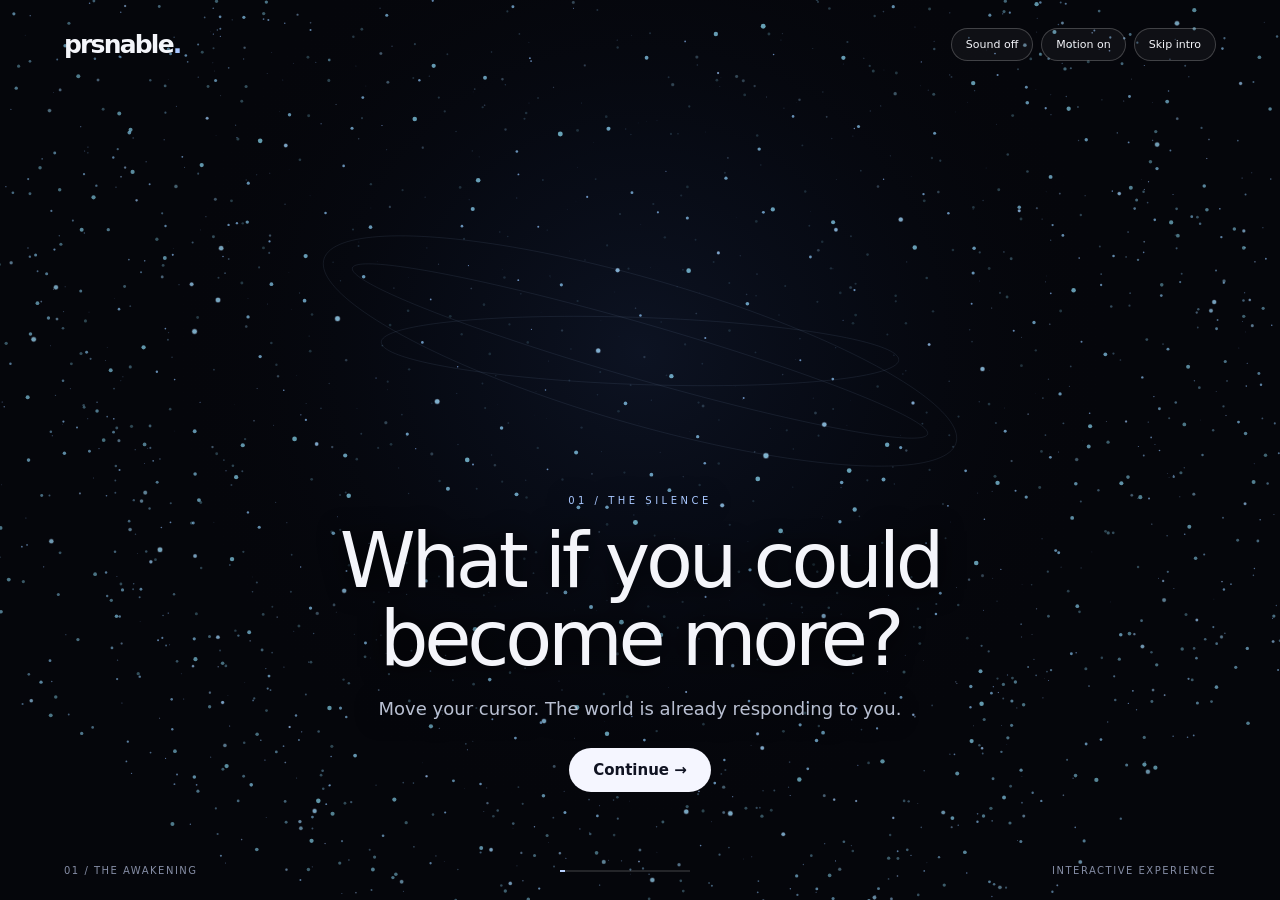
==== commit 626293f2: "Agent home: make panel and talk log scrollable so Talk stays reachable" ====
--- a/index.html
+++ b/index.html
@@ -1,5 +1,5 @@
 <!doctype html><html lang="en"><meta charset="utf-8"><meta name="viewport" content="width=device-width,initial-scale=1"><title>PRSNABLE — The Awakening</title><style>
-*{box-sizing:border-box}body{margin:0;background:#05060b;color:#f4f5fa;font:15px system-ui,sans-serif;overflow:hidden}canvas{position:fixed;inset:0;width:100%;height:100%}header{position:fixed;top:0;left:0;right:0;display:flex;justify-content:space-between;align-items:center;padding:28px 5vw;z-index:3}.logo{font-size:25px;letter-spacing:-1.8px;font-weight:600}.logo b{color:#a8c7ff}button{font:inherit;color:inherit;background:#ffffff0b;border:1px solid #ffffff35;border-radius:100px;padding:13px 24px;cursor:pointer;transition:.25s}button:hover{background:#ffffff25;border-color:#fff}button:focus-visible,input:focus-visible{outline:2px solid #a8c7ff;outline-offset:4px}.primary{background:#f5f6ff;color:#101322;border:0;font-weight:600}.primary:hover{background:#b9d2ff}.controls{display:flex;gap:8px}.controls button{font-size:11px;padding:9px 14px}main{position:fixed;inset:0;display:flex;align-items:flex-end;justify-content:center;padding:0 6vw 12vh;text-align:center;pointer-events:none}.content{max-width:850px;pointer-events:auto;transition:opacity .5s; text-shadow:0 2px 25px #000}.eyebrow{font-size:10px;letter-spacing:.35em;color:#a8c7ff;text-transform:uppercase}h1{font-size:clamp(38px,6vw,88px);font-weight:300;letter-spacing:-.055em;line-height:1.02;margin:16px 0}p{color:#b9c0d2;line-height:1.65;font-size:clamp(14px,1.5vw,18px);margin:14px auto 24px;max-width:600px}.foot{position:fixed;bottom:24px;left:5vw;right:5vw;display:flex;align-items:center;justify-content:space-between;color:#858da5;font-size:10px;letter-spacing:.15em}.track{width:130px;height:2px;background:#ffffff20}.track i{display:block;height:100%;background:#b9d2ff;width:0;transition:width .3s}.panel{background:#090d18c9;border:1px solid #ffffff20;border-radius:24px;padding:28px;backdrop-filter:blur(18px);width:min(620px,88vw);text-align:left}.panel h1{font-size:clamp(28px,4vw,48px)}input{width:100%;padding:16px;background:#ffffff09;border:1px solid #ffffff30;border-radius:12px;color:white;font:inherit;margin:12px 0 20px}.choices{display:flex;flex-wrap:wrap;gap:8px;margin:16px 0}.choices button{border-radius:12px;text-align:left}.panel .primary{float:right}.panel:after{content:'';display:block;clear:both}.small{font-size:12px;color:#9ba6bc}.actions{display:flex;gap:8px;flex-wrap:wrap}.status{color:#b8d8ff}.hidden{display:none}@media(max-width:600px){header{padding:18px 4vw}.controls button{padding:8px}.logo{font-size:21px}main{padding-bottom:10vh}.panel{padding:20px}.foot{bottom:14px}}@media(prefers-reduced-motion:reduce){*{transition:none!important}}
+*{box-sizing:border-box}body{margin:0;background:#05060b;color:#f4f5fa;font:15px system-ui,sans-serif;overflow:hidden}canvas{position:fixed;inset:0;width:100%;height:100%}header{position:fixed;top:0;left:0;right:0;display:flex;justify-content:space-between;align-items:center;padding:28px 5vw;z-index:3}.logo{font-size:25px;letter-spacing:-1.8px;font-weight:600}.logo b{color:#a8c7ff}button{font:inherit;color:inherit;background:#ffffff0b;border:1px solid #ffffff35;border-radius:100px;padding:13px 24px;cursor:pointer;transition:.25s}button:hover{background:#ffffff25;border-color:#fff}button:focus-visible,input:focus-visible{outline:2px solid #a8c7ff;outline-offset:4px}.primary{background:#f5f6ff;color:#101322;border:0;font-weight:600}.primary:hover{background:#b9d2ff}.controls{display:flex;gap:8px}.controls button{font-size:11px;padding:9px 14px}main{position:fixed;inset:0;display:flex;align-items:flex-end;justify-content:center;padding:0 6vw 12vh;text-align:center;pointer-events:none}.content{max-width:850px;pointer-events:auto;transition:opacity .5s; text-shadow:0 2px 25px #000}.eyebrow{font-size:10px;letter-spacing:.35em;color:#a8c7ff;text-transform:uppercase}h1{font-size:clamp(38px,6vw,88px);font-weight:300;letter-spacing:-.055em;line-height:1.02;margin:16px 0}p{color:#b9c0d2;line-height:1.65;font-size:clamp(14px,1.5vw,18px);margin:14px auto 24px;max-width:600px}.foot{position:fixed;bottom:24px;left:5vw;right:5vw;display:flex;align-items:center;justify-content:space-between;color:#858da5;font-size:10px;letter-spacing:.15em}.track{width:130px;height:2px;background:#ffffff20}.track i{display:block;height:100%;background:#b9d2ff;width:0;transition:width .3s}.panel{background:#090d18c9;border:1px solid #ffffff20;border-radius:24px;padding:28px;backdrop-filter:blur(18px);width:min(620px,88vw);text-align:left}.panel h1{font-size:clamp(28px,4vw,48px)}input{width:100%;padding:16px;background:#ffffff09;border:1px solid #ffffff30;border-radius:12px;color:white;font:inherit;margin:12px 0 20px}.choices{display:flex;flex-wrap:wrap;gap:8px;margin:16px 0}.choices button{border-radius:12px;text-align:left}.panel .primary{float:right}.panel:after{content:'';display:block;clear:both}.small{font-size:12px;color:#9ba6bc}.actions{display:flex;gap:8px;flex-wrap:wrap}.status{color:#b8d8ff}.hidden{display:none}.panel{max-height:80vh;overflow-y:auto}#talklog{max-height:36vh;overflow-y:auto}@media(max-width:600px){header{padding:18px 4vw}.controls button{padding:8px}.logo{font-size:21px}main{padding-bottom:10vh}.panel{padding:20px}.foot{bottom:14px}}@media(prefers-reduced-motion:reduce){*{transition:none!important}}
 #world{z-index:0}#front{z-index:3;pointer-events:none}header{z-index:5}.foot{z-index:5}main{z-index:4}
 #kinetic{position:fixed;inset:0;display:flex;align-items:center;justify-content:center;pointer-events:none;z-index:2;perspective:900px;overflow:hidden}
 #kword{font-weight:800;letter-spacing:-.02em;color:#fff;text-align:center;line-height:.95;opacity:0;text-shadow:0 0 34px #8fb8ff66,0 0 90px #a8c7ff33;white-space:nowrap;will-change:transform,filter,opacity}
@@ -57,7 +57,7 @@
 function talkSetState(s,note){talkState=s;const el=$('talkstate');if(el)el.textContent=note||(s==='idle'?'Ready when you are.':s==='listening'?'Listening — pause when you finish and I will answer, or tap Done talking.':s==='thinking'?'Thinking…':'Speaking — start talking over it any time to interrupt.');const b=$('talkbtn');if(b)b.textContent=s==='listening'?'Done talking':s==='speaking'?'Interrupt':'Talk';if(s==='idle')talkAmpTarget=.08}
 async function loadTalk(){const box=$('talkbox');if(!box)return;try{const r=await api(API_TALK,'/talk/status');if(r.status===401){clearToken();showAuth('in','Your session has expired. Sign in again.');return}if(r.status!==200){box.innerHTML=`<h2>Talk</h2>${noteHtml(serverMsg(r,'Talk status could not be read.'),'err')}<div class="actions"><button onclick="loadTalk()">Try again →</button></div>`;return}renderTalk(r.json)}catch(err){box.innerHTML=`<h2>Talk</h2>${noteHtml(err.message,'err')}<div class="actions"><button onclick="loadTalk()">Try again →</button></div>`}}
 function renderTalk(s){const box=$('talkbox');if(!box)return;if(s&&s.audio_format)talkFormat=s.audio_format;if(!s||!s.configured){box.innerHTML=`<h2>Talk</h2><p class="small">Talk is being switched on. When it is live, you will hold a real conversation here: your agent listens, answers out loud sentence by sentence, and the form above moves as it speaks. You can interrupt it mid-sentence, the way you would a person.</p><div class="actions"><button onclick="loadTalk()">Refresh</button></div>`;return}box.innerHTML=`<h2>Talk</h2><p class="small">Speak with your agent out loud, in the house voice (${esc((s.voice&&s.voice.name)||'Jocelyn')}). It answers sentence by sentence; start talking over it and it stops and listens. Everything said is kept in your conversation record.</p><p class="small" id="talkstate">Ready when you are.</p><div class="actions"><button class="primary" id="talkbtn" onclick="talkButton()">Talk</button><button onclick="endTalk()">End conversation</button></div><div id="talklog"></div><div class="actions"><input id="talktext" type="text" placeholder="No microphone? Type instead…" style="flex:1;min-width:180px;margin:0"><button onclick="sendTyped()">Send</button></div>`}
-function talkLine(who,text){const log=$('talklog');if(!log)return;const p=document.createElement('p');p.className='small';p.innerHTML=`<b>${esc(who)}:</b> ${esc(text)}`;log.appendChild(p)}
+function talkLine(who,text){const log=$('talklog');if(!log)return;const p=document.createElement('p');p.className='small';p.innerHTML=`<b>${esc(who)}:</b> ${esc(text)}`;log.appendChild(p);log.scrollTop=log.scrollHeight}
 function talkAudio(){if(!talkCtx){const AC=window.AudioContext||window.webkitAudioContext;talkCtx=new AC();talkMaster=talkCtx.createGain();talkMaster.gain.value=.9;talkPlayAnalyser=talkCtx.createAnalyser();talkPlayAnalyser.fftSize=256;talkMaster.connect(talkPlayAnalyser);talkPlayAnalyser.connect(talkCtx.destination);talkLevelLoop()}return talkCtx}
 function talkLevel(analyser){if(!analyser)return 0;const data=new Uint8Array(analyser.frequencyBinCount);analyser.getByteTimeDomainData(data);let sum=0;for(let i=0;i<data.length;i++){const v=(data[i]-128)/128;sum+=v*v}return Math.min(1,Math.sqrt(sum/data.length)*4)}
 function talkLevelLoop(){requestAnimationFrame(talkLevelLoop);if(talkState==='speaking')talkAmpTarget=Math.max(.15,talkLevel(talkPlayAnalyser));else if(talkState==='listening')talkAmpTarget=Math.max(.12,talkLevel(talkMicAnalyser));else if(talkState==='thinking')talkAmpTarget=.32+.12*Math.sin(performance.now()*.006);else talkAmpTarget=.08}
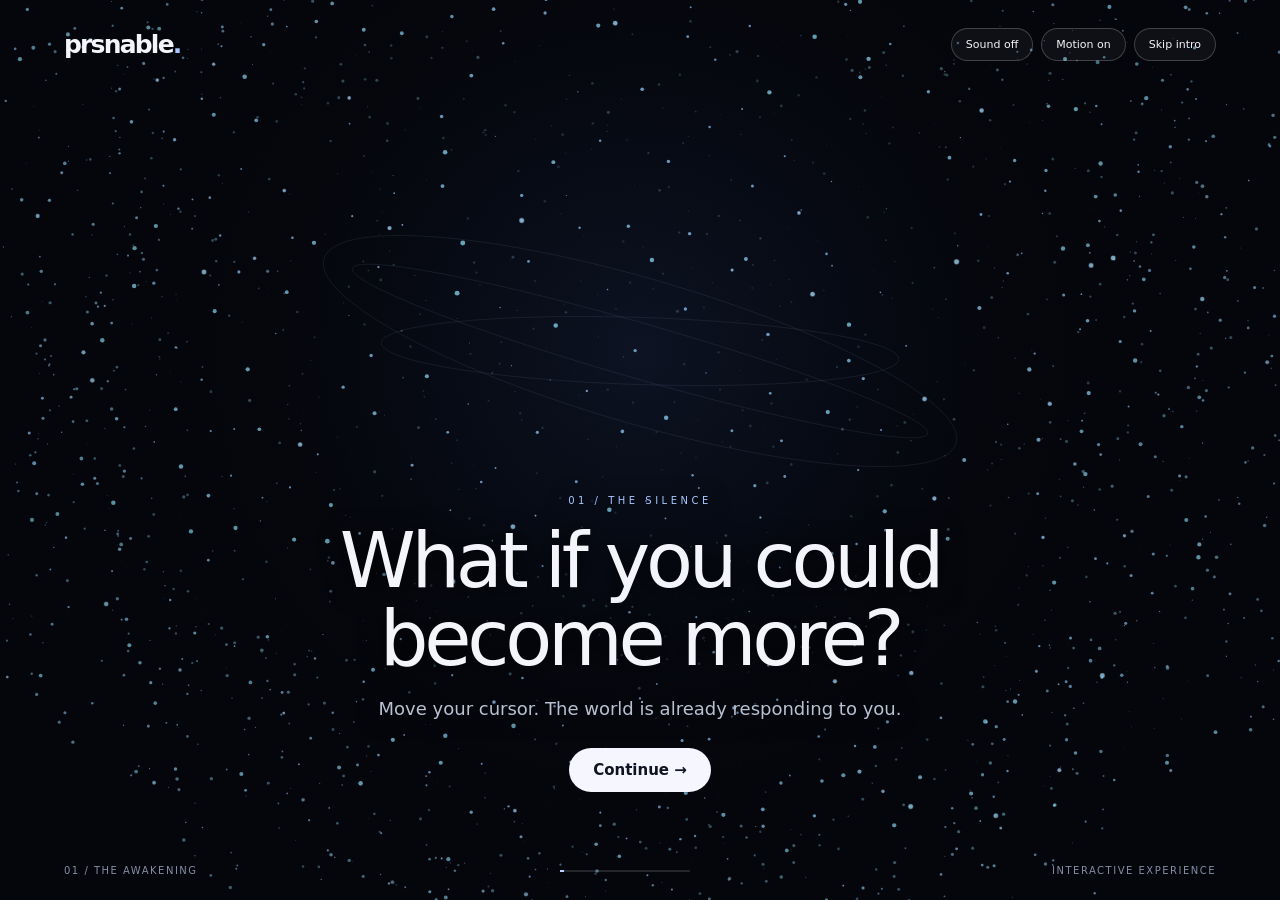
==== commit cc180b05: "Talk: continuous conversation mode - mic reopens after each reply until End conversation" ====
--- a/index.html
+++ b/index.html
@@ -53,7 +53,7 @@
 // and talkAmpTarget is fed by the live mic level while listening
 // and the live playback level while speaking; frame() eases the
 // form toward it. No face, no lip-sync — the form you already know.
-let talkSessionId=null,talkTurnId=null,talkAbort=null,talkCtx=null,talkMaster=null,talkPlayAnalyser=null,talkSources=[],talkNextAt=0,talkMicStream=null,talkMicAnalyser=null,talkRecorder=null,talkChunks=[],talkVadTimer=null,talkFormat={sample_rate:24000},talkSilenceTimer=null,talkDiscard=false,talkHeardSpeech=false,talkQuietSince=0,talkListenStart=0;
+let talkSessionId=null,talkTurnId=null,talkAbort=null,talkCtx=null,talkMaster=null,talkPlayAnalyser=null,talkSources=[],talkNextAt=0,talkMicStream=null,talkMicAnalyser=null,talkRecorder=null,talkChunks=[],talkVadTimer=null,talkFormat={sample_rate:24000},talkSilenceTimer=null,talkDiscard=false,talkHeardSpeech=false,talkQuietSince=0,talkListenStart=0,talkConvo=false,talkEmptyStreak=0,talkStarting=false;
 function talkSetState(s,note){talkState=s;const el=$('talkstate');if(el)el.textContent=note||(s==='idle'?'Ready when you are.':s==='listening'?'Listening — pause when you finish and I will answer, or tap Done talking.':s==='thinking'?'Thinking…':'Speaking — start talking over it any time to interrupt.');const b=$('talkbtn');if(b)b.textContent=s==='listening'?'Done talking':s==='speaking'?'Interrupt':'Talk';if(s==='idle')talkAmpTarget=.08}
 async function loadTalk(){const box=$('talkbox');if(!box)return;try{const r=await api(API_TALK,'/talk/status');if(r.status===401){clearToken();showAuth('in','Your session has expired. Sign in again.');return}if(r.status!==200){box.innerHTML=`<h2>Talk</h2>${noteHtml(serverMsg(r,'Talk status could not be read.'),'err')}<div class="actions"><button onclick="loadTalk()">Try again →</button></div>`;return}renderTalk(r.json)}catch(err){box.innerHTML=`<h2>Talk</h2>${noteHtml(err.message,'err')}<div class="actions"><button onclick="loadTalk()">Try again →</button></div>`}}
 function renderTalk(s){const box=$('talkbox');if(!box)return;if(s&&s.audio_format)talkFormat=s.audio_format;if(!s||!s.configured){box.innerHTML=`<h2>Talk</h2><p class="small">Talk is being switched on. When it is live, you will hold a real conversation here: your agent listens, answers out loud sentence by sentence, and the form above moves as it speaks. You can interrupt it mid-sentence, the way you would a person.</p><div class="actions"><button onclick="loadTalk()">Refresh</button></div>`;return}box.innerHTML=`<h2>Talk</h2><p class="small">Speak with your agent out loud, in the house voice (${esc((s.voice&&s.voice.name)||'Jocelyn')}). It answers sentence by sentence; start talking over it and it stops and listens. Everything said is kept in your conversation record.</p><p class="small" id="talkstate">Ready when you are.</p><div class="actions"><button class="primary" id="talkbtn" onclick="talkButton()">Talk</button><button onclick="endTalk()">End conversation</button></div><div id="talklog"></div><div class="actions"><input id="talktext" type="text" placeholder="No microphone? Type instead…" style="flex:1;min-width:180px;margin:0"><button onclick="sendTyped()">Send</button></div>`}
@@ -62,17 +62,17 @@
 function talkLevel(analyser){if(!analyser)return 0;const data=new Uint8Array(analyser.frequencyBinCount);analyser.getByteTimeDomainData(data);let sum=0;for(let i=0;i<data.length;i++){const v=(data[i]-128)/128;sum+=v*v}return Math.min(1,Math.sqrt(sum/data.length)*4)}
 function talkLevelLoop(){requestAnimationFrame(talkLevelLoop);if(talkState==='speaking')talkAmpTarget=Math.max(.15,talkLevel(talkPlayAnalyser));else if(talkState==='listening')talkAmpTarget=Math.max(.12,talkLevel(talkMicAnalyser));else if(talkState==='thinking')talkAmpTarget=.32+.12*Math.sin(performance.now()*.006);else talkAmpTarget=.08}
 async function talkEnsureSession(){if(talkSessionId)return talkSessionId;const r=await api(API_TALK,'/talk/session',{method:'POST',body:{}});if(r.status===401){clearToken();showAuth('in','Your session has expired. Sign in again.');throw new Error('Your session has expired.')}if(r.status!==200||!r.json)throw new Error(serverMsg(r,'The conversation could not be opened.'));talkSessionId=r.json.session_id;return talkSessionId}
-async function talkButton(){if(talkState==='speaking'){await bargeIn();startListening()}else if(talkState==='listening'){stopListening(true)}else if(talkState==='idle'){startListening()}}
-async function startListening(){try{talkAudio();if(talkCtx.state==='suspended')await talkCtx.resume();if(!talkMicStream){talkMicStream=await navigator.mediaDevices.getUserMedia({audio:true});const srcNode=talkCtx.createMediaStreamSource(talkMicStream);talkMicAnalyser=talkCtx.createAnalyser();talkMicAnalyser.fftSize=256;srcNode.connect(talkMicAnalyser)}await talkEnsureSession();talkChunks=[];const mt=['audio/webm;codecs=opus','audio/webm','audio/mp4','audio/ogg;codecs=opus'].find(t=>window.MediaRecorder&&MediaRecorder.isTypeSupported(t));talkRecorder=new MediaRecorder(talkMicStream,mt?{mimeType:mt}:undefined);talkRecorder.ondataavailable=e=>{if(e.data&&e.data.size)talkChunks.push(e.data)};talkRecorder.onerror=e=>{talkSetState('idle','The recording hit a problem ('+((e.error&&e.error.message)||'unknown error')+'). Try again, or type below instead.')};talkRecorder.onstop=()=>{if(talkChunks.length)sendAudioTurn(new Blob(talkChunks,{type:talkRecorder.mimeType||'audio/webm'}));else if(!talkDiscard)talkSetState('idle','I did not catch any audio. Check that the microphone is on and try again, or type below instead.')};talkDiscard=false;talkRecorder.start();talkSetState('listening');watchSilence()}catch(err){talkSetState('idle','Microphone unavailable ('+err.message+'). You can type below instead.')}}
+async function talkButton(){if(talkState==='speaking'){await bargeIn();startListening()}else if(talkState==='listening'){stopListening(true)}else if(talkState==='idle'){talkConvo=true;talkEmptyStreak=0;startListening()}}
+async function startListening(){if(talkStarting||talkState==='listening')return;talkStarting=true;try{talkAudio();if(talkCtx.state==='suspended')await talkCtx.resume();if(!talkMicStream){talkMicStream=await navigator.mediaDevices.getUserMedia({audio:true});const srcNode=talkCtx.createMediaStreamSource(talkMicStream);talkMicAnalyser=talkCtx.createAnalyser();talkMicAnalyser.fftSize=256;srcNode.connect(talkMicAnalyser)}await talkEnsureSession();talkChunks=[];const mt=['audio/webm;codecs=opus','audio/webm','audio/mp4','audio/ogg;codecs=opus'].find(t=>window.MediaRecorder&&MediaRecorder.isTypeSupported(t));talkRecorder=new MediaRecorder(talkMicStream,mt?{mimeType:mt}:undefined);talkRecorder.ondataavailable=e=>{if(e.data&&e.data.size)talkChunks.push(e.data)};talkRecorder.onerror=e=>{talkSetState('idle','The recording hit a problem ('+((e.error&&e.error.message)||'unknown error')+'). Try again, or type below instead.')};talkRecorder.onstop=()=>{if(talkChunks.length)sendAudioTurn(new Blob(talkChunks,{type:talkRecorder.mimeType||'audio/webm'}));else if(!talkDiscard){talkEmptyStreak++;if(talkConvo&&talkEmptyStreak<2){talkSetState('idle','Still listening — go ahead.');setTimeout(()=>{if(talkConvo&&talkState==='idle')startListening()},400)}else{talkConvo=false;talkSetState('idle','I did not catch any audio. Check that the microphone is on and try again, or type below instead.')}}};talkDiscard=false;talkStarting=false;talkRecorder.start();talkSetState('listening');watchSilence()}catch(err){talkStarting=false;talkConvo=false;talkSetState('idle','Microphone unavailable ('+err.message+'). You can type below instead.')}}
 function stopListening(send){if(talkSilenceTimer){clearInterval(talkSilenceTimer);talkSilenceTimer=null}if(talkRecorder&&talkRecorder.state!=='inactive'){talkDiscard=!send;if(!send)talkChunks=[];talkSetState(send?'thinking':'idle');talkRecorder.stop()}else if(send){if(talkChunks.length){talkSetState('thinking');sendAudioTurn(new Blob(talkChunks,{type:(talkRecorder&&talkRecorder.mimeType)||'audio/webm'}))}else talkSetState('idle','I did not catch any audio. Check that the microphone is on and try again, or type below instead.')}else talkSetState('idle')}
 function watchSilence(){if(talkSilenceTimer)clearInterval(talkSilenceTimer);talkHeardSpeech=false;talkQuietSince=0;talkListenStart=performance.now();talkSilenceTimer=setInterval(()=>{if(talkState!=='listening'){clearInterval(talkSilenceTimer);talkSilenceTimer=null;return}if(!talkMicAnalyser)return;const lvl=talkLevel(talkMicAnalyser);const now=performance.now();if(lvl>.12){talkHeardSpeech=true;talkQuietSince=0}else if(talkHeardSpeech&&lvl<.06){if(!talkQuietSince)talkQuietSince=now;else if(now-talkQuietSince>=1400){stopListening(true);return}}if(now-talkListenStart>=60000)stopListening(true)},120)}
 function watchVad(){if(talkVadTimer)clearInterval(talkVadTimer);let hot=0;talkVadTimer=setInterval(()=>{if(talkState!=='speaking'||!talkMicAnalyser){hot=0;return}if(talkLevel(talkMicAnalyser)>.35){hot+=1;if(hot>=3){hot=0;bargeIn().then(()=>startListening())}}else hot=0},90)}
 function playChunk(b64){const bin=atob(b64);const bytes=new Uint8Array(bin.length);for(let i=0;i<bin.length;i++)bytes[i]=bin.charCodeAt(i);const pcm=new Int16Array(bytes.buffer,bytes.byteOffset,Math.floor(bytes.byteLength/2));if(!pcm.length)return;const buf=talkCtx.createBuffer(1,pcm.length,talkFormat.sample_rate||24000);const ch=buf.getChannelData(0);for(let i=0;i<pcm.length;i++)ch[i]=pcm[i]/32768;const srcNode=talkCtx.createBufferSource();srcNode.buffer=buf;srcNode.connect(talkMaster);const at=Math.max(talkCtx.currentTime+.02,talkNextAt);srcNode.start(at);talkNextAt=at+buf.duration;talkSources.push(srcNode);srcNode.onended=()=>{talkSources=talkSources.filter(s=>s!==srcNode)}}
 function stopPlayback(){for(const s of talkSources){try{s.stop()}catch{}}talkSources=[];talkNextAt=0}
 async function runTurn(input){talkSetState('thinking');watchVad();try{const sid=await talkEnsureSession();talkAbort=new AbortController();const res=await fetch(API_TALK+'/talk/turn',{method:'POST',headers:{'content-type':'application/json',authorization:'Bearer '+sessToken},body:JSON.stringify({session_id:sid,input}),signal:talkAbort.signal});if(res.status===401){clearToken();showAuth('in','Your session has expired. Sign in again.');talkSetState('idle');return}if(res.status!==200){const j=await res.json().catch(()=>null);talkSetState('idle',((j&&(j.message||j.error))||'That turn could not run.'));return}const reader=res.body.getReader();const dec=new TextDecoder();let buffer='';for(;;){const rd=await reader.read();if(rd.done)break;buffer+=dec.decode(rd.value,{stream:true});const frames=buffer.split('\n\n');buffer=frames.pop();for(const frame of frames){if(!frame.startsWith('event:'))continue;const dl=frame.split('\n').find(l=>l.startsWith('data:'));if(!dl)continue;handleTalkEvent(JSON.parse(dl.slice(5)))}}}catch(err){if(err.name!=='AbortError'){talkSetState('idle',err.message)}}}
-function handleTalkEvent(ev){if(ev.type==='member'){talkLine('You',ev.text)}else if(ev.type==='reply'){talkTurnId=ev.turn_id;talkLine('Your agent',ev.text)}else if(ev.type==='audio'){if(talkState!=='speaking')talkSetState('speaking');playChunk(ev.audio_base64)}else if(ev.type==='done'||ev.type==='interrupted'){if(talkVadTimer){clearInterval(talkVadTimer);talkVadTimer=null}talkSetState('idle')}else if(ev.type==='error'){if(talkVadTimer){clearInterval(talkVadTimer);talkVadTimer=null}talkSetState('idle','The voice failed mid-reply ('+ev.message+'). The text above is the full reply.')}}
+function handleTalkEvent(ev){if(ev.type==='member'){talkLine('You',ev.text)}else if(ev.type==='reply'){talkTurnId=ev.turn_id;talkLine('Your agent',ev.text)}else if(ev.type==='audio'){if(talkState!=='speaking')talkSetState('speaking');playChunk(ev.audio_base64)}else if(ev.type==='done'||ev.type==='interrupted'){if(talkVadTimer){clearInterval(talkVadTimer);talkVadTimer=null}talkSetState('idle');if(ev.type==='done'&&talkConvo)setTimeout(()=>{if(talkConvo&&talkState==='idle')startListening()},450)}else if(ev.type==='error'){if(talkVadTimer){clearInterval(talkVadTimer);talkVadTimer=null}talkConvo=false;talkSetState('idle','The voice failed mid-reply ('+ev.message+'). The text above is the full reply.')}}
 async function bargeIn(){stopPlayback();if(talkAbort){try{talkAbort.abort()}catch{}talkAbort=null}talkSetState('thinking');if(talkSessionId&&talkTurnId){try{await api(API_TALK,'/talk/interrupt',{method:'POST',body:{session_id:talkSessionId,turn_id:talkTurnId}})}catch{}}}
-async function endTalk(){if(talkState==='listening')stopListening(false);if(talkState==='speaking')await bargeIn();if(talkVadTimer){clearInterval(talkVadTimer);talkVadTimer=null}if(talkSessionId){try{await api(API_TALK,'/talk/session/end',{method:'POST',body:{session_id:talkSessionId}})}catch{}talkSessionId=null}talkSetState('idle','Conversation ended. Talk again any time.')}
+async function endTalk(){talkConvo=false;if(talkState==='listening')stopListening(false);if(talkState==='speaking')await bargeIn();if(talkVadTimer){clearInterval(talkVadTimer);talkVadTimer=null}if(talkSessionId){try{await api(API_TALK,'/talk/session/end',{method:'POST',body:{session_id:talkSessionId}})}catch{}talkSessionId=null}talkSetState('idle','Conversation ended. Talk again any time.')}
 function sendTyped(){const inp=$('talktext');const text=(inp&&inp.value||'').trim();if(!text||talkState==='thinking'||talkState==='speaking')return;inp.value='';talkAudio();if(talkCtx.state==='suspended')talkCtx.resume();runTurn({kind:'text',text})}
-function sendAudioTurn(blob){const reader=new FileReader();reader.onload=()=>{const b64=String(reader.result).split(',')[1];if(!b64){talkSetState('idle','That recording could not be read. Try again, or type below instead.');return}runTurn({kind:'audio',audio_base64:b64,content_type:blob.type||'audio/webm',filename:'utterance.'+((blob.type||'').includes('mp4')?'m4a':'webm')})};reader.onerror=()=>{talkSetState('idle','That recording could not be read. Try again, or type below instead.')};reader.readAsDataURL(blob)}
+function sendAudioTurn(blob){talkEmptyStreak=0;const reader=new FileReader();reader.onload=()=>{const b64=String(reader.result).split(',')[1];if(!b64){talkSetState('idle','That recording could not be read. Try again, or type below instead.');return}runTurn({kind:'audio',audio_base64:b64,content_type:blob.type||'audio/webm',filename:'utterance.'+((blob.type||'').includes('mp4')?'m4a':'webm')})};reader.onerror=()=>{talkSetState('idle','That recording could not be read. Try again, or type below instead.')};reader.readAsDataURL(blob)}
 </script></html>
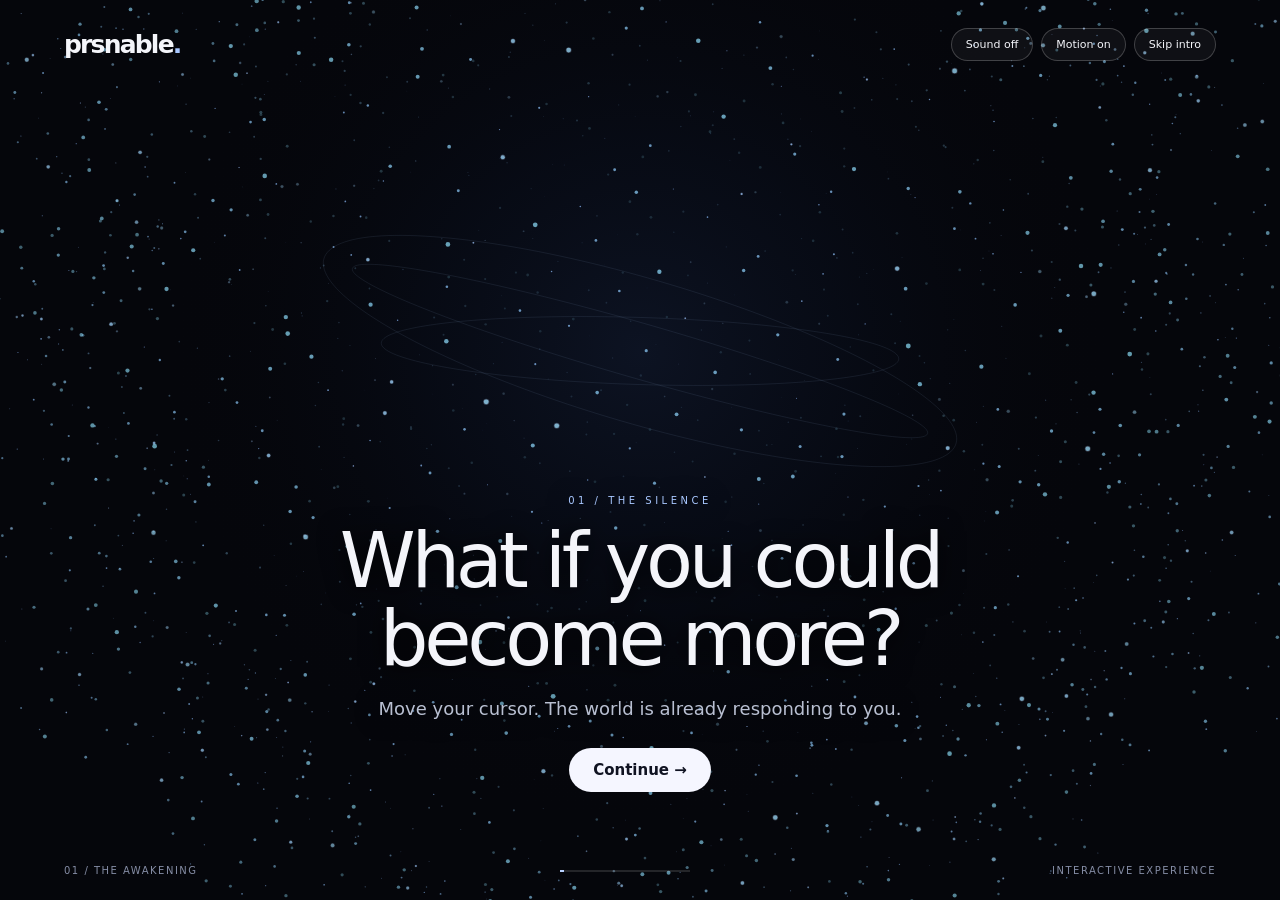
==== commit 73eed342: "F-10: agent home redesign — wider 920px two-card layout, readable type, Talk controls pinned" ====
--- a/index.html
+++ b/index.html
@@ -5,6 +5,34 @@
 #kword{font-weight:800;letter-spacing:-.02em;color:#fff;text-align:center;line-height:.95;opacity:0;text-shadow:0 0 34px #8fb8ff66,0 0 90px #a8c7ff33;white-space:nowrap;will-change:transform,filter,opacity}
 
 .err{color:#ffb3b3;font-size:13px}.ok{color:#b8e6c8;font-size:13px}.panel a{color:#a8c7ff}.trustrow{border-top:1px solid #ffffff18;padding:12px 0}.trustrow label{display:flex;align-items:center;font-size:14px}.trustrow select{width:100%;margin-top:8px;padding:11px;background:#0d1322;border:1px solid #ffffff30;border-radius:10px;color:#fff;font:inherit}button:disabled{opacity:.55;cursor:wait}
+/* F-10: agent home — wide panel, card layout, readable type.
+   Scoped to .panel.home so auth / Becoming / trust screens
+   keep the original panel. The scroll fix above (panel
+   max-height 80vh + overflow-y auto, #talklog cap + scroll)
+   is untouched and keeps applying. */
+.content:has(.panel.home){max-width:1120px}
+.panel.home{width:min(920px,88vw);padding:34px}
+.home h1{font-size:clamp(30px,3.4vw,42px);margin:10px 0 8px}
+.homehead{border-bottom:1px solid #ffffff16;padding-bottom:18px;margin-bottom:22px}
+.homehead p{margin:8px 0}
+.meta{font-size:14.5px;color:#a9b6cf;line-height:1.55;margin:6px 0;max-width:none}
+.cards{display:grid;grid-template-columns:1fr;gap:20px;align-items:start}
+.card{background:#0b101fdd;border:1px solid #ffffff1c;border-radius:18px;padding:22px;min-width:0}
+.card h2{font-size:20px;font-weight:600;margin:0 0 10px;letter-spacing:-.01em}
+.lead{font-size:15px;color:#c3cbdf;line-height:1.6;margin:8px 0;max-width:none}
+.conntext{font-size:15px;color:#d5dcee;line-height:1.55;margin:6px 0;max-width:none}
+.talkhead{border-bottom:1px solid #ffffff12;padding-bottom:14px}
+.state{font-size:16.5px;font-weight:600;color:#eef3ff;line-height:1.45;margin:4px 0 12px;max-width:none}
+#talklog{background:#ffffff05;border:1px solid #ffffff10;border-radius:12px;padding:8px 14px;margin-top:14px}
+#talklog:empty{display:none}
+.tline{font-size:15.5px;line-height:1.55;color:#dde5f5;margin:9px 0;max-width:none;overflow-wrap:break-word}
+.tline b{color:#a8c7ff}
+.typedrow{margin-top:14px}
+.homefoot{margin-top:22px}
+.home .ok,.home .err{font-size:14.5px;line-height:1.5}
+#connbox .trustrow{border-top:1px solid #ffffff14;padding:14px 0 6px}
+@media(min-width:960px){.cards{grid-template-columns:minmax(0,3fr) minmax(0,2fr)}}
+@media(max-width:600px){.panel.home{padding:20px}.card{padding:16px}}
 </style><canvas id="world" aria-hidden="true"></canvas><canvas id="front" aria-hidden="true"></canvas><div id="kinetic" aria-hidden="true"><span id="kword"></span></div><audio id="voice" preload="auto"></audio><header><div class="logo">prsnable<b>.</b></div><div class="controls"><button id="sound">Sound off</button><button id="motion">Motion on</button><button id="skip">Skip intro</button></div></header><main><div class="content" id="content"></div></main><div class="foot"><span id="chapter">01 / THE AWAKENING</span><div class="track"><i id="progress"></i></div><span>INTERACTIVE EXPERIENCE</span></div><script>
 const c=document.querySelector('canvas'),ctx=c.getContext('2d'),$=id=>document.getElementById(id);let W,H,D,mode='intro',scene=0,start=performance.now(),mx=0,my=0,muted=true,reduced=matchMedia('(prefers-reduced-motion: reduce)').matches,ac,osc,gain,question=0,answers=[],agent='';const particles=Array.from({length:2600},(_,i)=>{let u=(i+.5)/2600,v=i*2.399963;return {x:Math.sqrt(1-(2*u-1)**2)*Math.cos(v),y:2*u-1,z:Math.sqrt(1-(2*u-1)**2)*Math.sin(v),r:Math.random(),a:Math.random()*6.28}});function resize(){D=Math.min(devicePixelRatio,1.7);W=innerWidth;H=innerHeight;c.width=W*D;c.height=H*D;ctx.setTransform(D,0,0,D,0,0);fc.width=W*D;fc.height=H*D;fctx.setTransform(D,0,0,D,0,0)}const fc=document.getElementById('front'),fctx=fc.getContext('2d');resize();addEventListener('resize',resize);addEventListener('pointermove',e=>{mx=(e.clientX/W-.5)*2;my=(e.clientY/H-.5)*2});const scenes=[['01 / THE SILENCE','What if you could become more?','Move your cursor. The world is already responding to you.'],['02 / THE WEIGHT','The same twenty-four hours.','Responsibilities. Relationships. Ambitions. Unfinished ideas.'],['03 / THE EMERGENCE','An agent of your own.','An intelligence that learns you, works for you and earns your trust.'],['04 / THE POSSIBILITIES','More of you. Less on you.','Reclaim your time. Strengthen your relationships. Pursue your ambitions.'],['05 / THE REVEAL','Everyone deserves an agent.','Meet an intelligence designed around you.'],['06 / THE ARRIVAL','Get PRSNABLE.','More of you. Less on you.']];const times=[0,6000,13000,21000,29000,37000];function intro(){let s=scenes[scene];if(scene===5){$('content').innerHTML='';arrivalDone=false;impactFired=false;if(reduced){arrivalStart=0;arrivalDone=true;settleArrival()}else{arrivalStart=performance.now();startSwell()}return}$('content').innerHTML=`<div class="eyebrow">${s[0]}</div><h1>${s[1]}</h1><p>${s[2]}</p><button class="primary" onclick="advance()">Continue →</button>`;speakKey('s'+(scene+1));kinetic(KWORDS[scene]);pulse(.5);}function advance(){if(scene<5){scene++;start=performance.now()-times[scene];intro()}else begin()}const voiceEl=$('voice');let voiceKey='',arrivalSnippetPlayed=false;function speakKey(k){if(muted||!k)return;voiceKey=k;try{voiceEl.src='audio/'+k+'.mp3';voiceEl.currentTime=0;voiceEl.play().catch(()=>{})}catch{}}voiceEl.addEventListener('ended',()=>{if(muted||mode!=='intro'||scene!==5||voiceKey!=='s6'||arrivalSnippetPlayed)return;arrivalSnippetPlayed=true;voiceKey='arrival-snippet';try{voiceEl.src='audio/arrival-snippet.mp3';voiceEl.currentTime=0;voiceEl.play().catch(()=>{})}catch{}});function stopVoice(){try{voiceEl.pause()}catch{}}$('sound').onclick=()=>{muted=!muted;$('sound').textContent=muted?'Sound off':'Sound on';if(muted){stopVoice();if(gain)gain.gain.value=0}else{try{ac??=new AudioContext();ac.resume();if(!osc){osc=ac.createOscillator();gain=ac.createGain();osc.type='sine';osc.frequency.value=55;osc.connect(gain).connect(ac.destination);osc.start()}gain.gain.value=.035}catch{}if(mode==='intro')speakKey('s'+(scene+1));else if(mode==='onboard')speakKey('q'+(question+1));else if(mode==='agent')speakKey('dash')}};$('motion').textContent=reduced?'Motion off':'Motion on';$('motion').onclick=()=>{reduced=!reduced;$('motion').textContent=reduced?'Motion off':'Motion on'};$('skip').onclick=()=>begin();const qs=['What do you want more of in your life?','What takes up too much of your time?','What goal would you pursue if you had more capacity?','How do you prefer to communicate?','When are you at your best?','What tends to get in your way?','Which relationships matter most to you?','What would you delegate first?','How proactive should your agent be?','What should your agent never do without asking?','What would a successful week look like?','What is one thing we could help you accomplish today?'];function esc(s){return String(s??'').replace(/[&<>"']/g,x=>({'&':'&amp;','<':'&lt;','>':'&gt;','"':'&quot;',"'":'&#39;'}[x]))}
 const API_AUTH='https://prsnable-auth-staging.realmops.workers.dev',API_BEC='https://prsnable-becoming-staging.realmops.workers.dev',API_ACT='https://prsnable-activation-staging.realmops.workers.dev';const API_CONN='https://prsnable-connections-staging.realmops.workers.dev';const API_TALK='https://prsnable-voice-staging.realmops.workers.dev';let talkState='idle',talkAmp=0,talkAmpTarget=.08;
@@ -28,13 +56,13 @@
 function showTrust(st){const pres=st.trust_presentation||{suggestions:[],boundaries:[]};const sugg=pres.suggestions||[];const bounds=pres.boundaries||[];panel(`<div class="eyebrow">Trust · ${esc(st.agent_name||'Your agent')}</div><h1>What may ${esc(st.agent_name||'your agent')} do?</h1><p class="small">Nothing is granted until you confirm it here. Check only what you want, set the level, then confirm — or skip this step entirely and grant nothing.</p><form id="tform">${sugg.length?sugg.map((s,i)=>`<div class="trustrow"><label><input type="checkbox" class="tsel" data-cap="${esc(s.capability)}" style="width:auto;margin:0 8px 0 0">${esc(humanCap(s.capability))}</label><select class="trung" data-cap="${esc(s.capability)}">${[0,1,2,3,4,5].map(n=>`<option value="${n}" ${n===s.suggested_rung_number?'selected':''}>${RUNG_LABELS[n]}${n===s.suggested_rung_number?' (suggested)':''}</option>`).join('')}</select></div>`).join(''):'<p class="small">Your DNA offered no permission suggestions. You can skip — your agent will understand you and be allowed to do nothing until you grant more later.</p>'}${bounds.length?`<div class="trustrow"><label><input type="checkbox" id="tbounds" style="width:auto;margin:0 8px 0 0">Include my boundaries (${bounds.length})</label><p class="small">${bounds.map(b=>esc(typeof b==='string'?b:b.text||JSON.stringify(b))).join(' · ')}</p></div>`:''}<div class="actions"><button class="primary" id="tgo">Confirm selected permissions</button><button type="button" id="tskip">Skip — grant nothing</button></div><p class="small" id="tmsg"></p></form>`);$('tskip').onclick=async()=>{try{const r=await api(API_ACT,'/activation/trust/skip',{method:'POST',body:{}});if(r.status===401){clearToken();showAuth('in','Your session has expired. Sign in again.');return}if(r.status!==200){$('tmsg').textContent=serverMsg(r,'Skip failed. Try again.');return}showProvision(r.json)}catch(err){$('tmsg').textContent=err.message}};$('tform').onsubmit=async e=>{e.preventDefault();const selections={};document.querySelectorAll('.tsel:checked').forEach(cb=>{const sel=document.querySelector(`.trung[data-cap="${CSS.escape(cb.dataset.cap)}"]`);selections[cb.dataset.cap]=Number(sel.value)});const useBounds=$('tbounds')&&$('tbounds').checked;if(!Object.keys(selections).length&&!useBounds){$('tmsg').textContent='Pick at least one permission, or use Skip to grant nothing.';return}busy($('tgo'),'Recording…');try{const body={confirmation_ref:st.confirmation_ref,selections,source:'explicit_member_confirmation'};if(useBounds)body.boundaries_confirmed=true;const r=await api(API_ACT,'/activation/trust/confirm',{method:'POST',body});if(r.status===401){clearToken();showAuth('in','Your session has expired. Sign in again.');return}if(r.status!==200){$('tmsg').textContent=serverMsg(r,'Confirmation failed. Nothing was recorded — try again.');$('tgo').disabled=false;$('tgo').textContent='Confirm selected permissions';return}showProvision(r.json)}catch(err){$('tmsg').textContent=err.message}}}
 function showProvision(rec){panel(`<div class="eyebrow">Activation</div><h1>One last step.</h1><p>Your agent ${rec&&rec.agent_name?`<b>${esc(rec.agent_name)}</b> `:''}is named and your trust choices are recorded. Provisioning creates your persistent agent from your DNA. It grants nothing new.</p><button class="primary" id="pgo">Provision my agent →</button><p class="small" id="pmsg"></p>`);$('pgo').onclick=async e=>{busy(e.target,'Provisioning…');try{const r=await api(API_ACT,'/activation/provision',{method:'POST',body:{}});if(r.status===401){clearToken();showAuth('in','Your session has expired. Sign in again.');return}if(r.status!==200){$('pmsg').textContent=serverMsg(r,'Provisioning failed. Try again.');e.target.disabled=false;e.target.textContent='Provision my agent →';return}showProvisioned(r.json)}catch(err){$('pmsg').textContent=err.message}}}
 function showProvisioned(rec){const conf=(rec.trust&&rec.trust.confirmations)||[];panel(`<div class="eyebrow">Activation · Complete</div><h1>${esc(rec.agent_name||'Your agent')} is live.</h1><p class="small">Agent ID ${esc(rec.agent_id||'')} · DNA snapshot version ${esc(rec.dna_snapshot_version??'')} · Trust: ${esc((rec.trust&&rec.trust.trust_status)||'')}</p>${conf.length?`<p class="small">Confirmed: ${conf.map(c=>esc(humanCap(c.capability))+' — '+esc(c.rung_name||c.rung)).join(' · ')}</p>`:'<p class="small">No permissions confirmed — your agent understands you and is allowed to do nothing yet.</p>'}<button class="primary" onclick="showAgentHome()">Open my agent →</button>`)}
-async function showAgentHome(){panel(`<div class="eyebrow">Your agent</div><h1>Reading live status…</h1>`);try{const r=await api(API_ACT,'/activation/status');if(r.status===401){clearToken();showAuth('in','Your session has expired. Sign in again.');return}if(r.status!==200){panel(`<div class="eyebrow">Your agent</div><h1>Something stopped us.</h1>${noteHtml(serverMsg(r,'Status could not be read.'),'err')}<button class="primary" onclick="showAgentHome()">Try again →</button>`);return}const s=r.json;const as=s.agent_status||{};const und=as.understands||{};const mission=und.first_mission&&(und.first_mission.objective||und.first_mission);const caps=as.allowed&&as.allowed.capabilities?Object.entries(as.allowed.capabilities):[];mode='agent';$('chapter').textContent='03 / YOUR AGENT';$('progress').style.width='100%';panel(`<div class="eyebrow status">● ${esc(s.agent_name||'Your agent')} · Active</div><h1>Our journey starts here.</h1>${mission?`<p><b>First mission:</b> ${esc(mission)}</p>`:'<p class="small">No first mission is recorded in your DNA yet.</p>'}<p class="small">Trust: ${esc(s.trust_status||'')} · DNA snapshot version ${esc((s.provisioned&&s.provisioned.dna_version)??und.dna_version??'')}</p>${caps.length?`<p class="small">Allowed now: ${caps.map(([k,g])=>esc(humanCap(k))+' — '+esc(g.rung_name||g.rung)).join(' · ')}</p>`:'<p class="small">Allowed now: nothing. Your agent can understand you, and every action still needs a grant from you.</p>'}<div id="talkbox"><p class="small">Talk: reading…</p></div><div id="connbox"><p class="small">Connections: reading…</p></div><div class="actions"><button onclick="showAgentHome()">Refresh status</button><button id="signout">Sign out</button></div>`);speakKey('dash');$('signout').onclick=async()=>{try{await api(API_AUTH,'/auth/logout',{method:'POST',body:{}})}catch{}clearToken();showAuth('in','You are signed out.')};loadConnections();loadTalk();}catch(err){panel(`<div class="eyebrow">Your agent</div><h1>Something stopped us.</h1>${noteHtml(err.message,'err')}<button class="primary" onclick="showAgentHome()">Try again →</button>`)}}
+async function showAgentHome(){panel(`<div class="eyebrow">Your agent</div><h1>Reading live status…</h1>`);try{const r=await api(API_ACT,'/activation/status');if(r.status===401){clearToken();showAuth('in','Your session has expired. Sign in again.');return}if(r.status!==200){panel(`<div class="eyebrow">Your agent</div><h1>Something stopped us.</h1>${noteHtml(serverMsg(r,'Status could not be read.'),'err')}<button class="primary" onclick="showAgentHome()">Try again →</button>`);return}const s=r.json;const as=s.agent_status||{};const und=as.understands||{};const mission=und.first_mission&&(und.first_mission.objective||und.first_mission);const caps=as.allowed&&as.allowed.capabilities?Object.entries(as.allowed.capabilities):[];mode='agent';$('chapter').textContent='03 / YOUR AGENT';$('progress').style.width='100%';panel(`<div class="homehead"><div class="eyebrow status">● ${esc(s.agent_name||'Your agent')} · Active</div><h1>Our journey starts here.</h1>${mission?`<p><b>First mission:</b> ${esc(mission)}</p>`:'<p class="meta">No first mission is recorded in your DNA yet.</p>'}<p class="meta">Trust: ${esc(s.trust_status||'')} · DNA snapshot version ${esc((s.provisioned&&s.provisioned.dna_version)??und.dna_version??'')}</p>${caps.length?`<p class="meta">Allowed now: ${caps.map(([k,g])=>esc(humanCap(k))+' — '+esc(g.rung_name||g.rung)).join(' · ')}</p>`:'<p class="meta">Allowed now: nothing. Your agent can understand you, and every action still needs a grant from you.</p>'}</div><div class="cards"><div id="talkbox" class="card talkcard"><p class="lead">Talk: reading…</p></div><div id="connbox" class="card"><p class="lead">Connections: reading…</p></div></div><div class="actions homefoot"><button onclick="showAgentHome()">Refresh status</button><button id="signout">Sign out</button></div>`);const pn=document.querySelector('.panel');if(pn)pn.classList.add('home');speakKey('dash');$('signout').onclick=async()=>{try{await api(API_AUTH,'/auth/logout',{method:'POST',body:{}})}catch{}clearToken();showAuth('in','You are signed out.')};loadConnections();loadTalk();}catch(err){panel(`<div class="eyebrow">Your agent</div><h1>Something stopped us.</h1>${noteHtml(err.message,'err')}<button class="primary" onclick="showAgentHome()">Try again →</button>`)}}
 async function loadConnections(note){const box=$('connbox');if(!box)return;try{const r=await api(API_CONN,'/connections');if(r.status===401){clearToken();showAuth('in','Your session has expired. Sign in again.');return}if(r.status!==200){box.innerHTML=`<h2>Connections</h2>${noteHtml(serverMsg(r,'Connection status could not be read.'),'err')}<div class="actions"><button onclick="loadConnections()">Try again →</button></div>`;return}renderConnections(r.json,note)}catch(err){box.innerHTML=`<h2>Connections</h2>${noteHtml(err.message,'err')}<div class="actions"><button onclick="loadConnections()">Try again →</button></div>`}}
-function connRow(key,c){const label=key==='gmail'?'Gmail':'Google Calendar';let inner='';if(c.status==='connected'){inner=`<p class="small"><b>${label}:</b> Connected${c.email?' as '+esc(c.email):''}.</p><div class="actions"><button onclick="proveConn('${key}',this)">Run the read check</button><button onclick="disconnectConn('${key}',this)">Disconnect</button></div><div id="proof-${key}"></div>`}else if(c.status==='pending'){inner=`<p class="small"><b>${label}:</b> Connection started. Finish the Google sign-in in the window that opened, then refresh this page.</p><div class="actions"><button onclick="loadConnections()">Refresh status</button><button onclick="disconnectConn('${key}',this)">Cancel connection</button></div>`}else{inner=`<p class="small"><b>${label}:</b> Not connected.</p><div class="actions"><button class="primary" onclick="connectConn('${key}',this)">Connect ${label} →</button></div>`}return `<div class="trustrow">${inner}</div>`}
-function renderConnections(s,note){const box=$('connbox');if(!box)return;const tk=s.toolkits||{};if(!s.configured){box.innerHTML=`<h2>Connections</h2>${noteHtml(note,'ok')}<p class="small">Connections are being switched on. When they are live, you will connect Gmail and Google Calendar here — you sign in with Google yourself, in your own browser, and your agent proves each connection with a read-only check before it ever acts.</p><div class="actions"><button onclick="loadConnections()">Refresh</button></div>`;return}box.innerHTML=`<h2>Connections</h2>${noteHtml(note,'ok')}<p class="small">Connect an account and your agent can work with it under the trust you confirmed. You sign in with Google yourself; PRSNABLE never sees your Google password, and you can disconnect at any time.</p>${connRow('gmail',tk.gmail||{})}${connRow('googlecalendar',tk.googlecalendar||{})}`}
+function connRow(key,c){const label=key==='gmail'?'Gmail':'Google Calendar';let inner='';if(c.status==='connected'){inner=`<p class="conntext"><b>${label}:</b> Connected${c.email?' as '+esc(c.email):''}.</p><div class="actions"><button onclick="proveConn('${key}',this)">Run the read check</button><button onclick="disconnectConn('${key}',this)">Disconnect</button></div><div id="proof-${key}"></div>`}else if(c.status==='pending'){inner=`<p class="conntext"><b>${label}:</b> Connection started. Finish the Google sign-in in the window that opened, then refresh this page.</p><div class="actions"><button onclick="loadConnections()">Refresh status</button><button onclick="disconnectConn('${key}',this)">Cancel connection</button></div>`}else{inner=`<p class="conntext"><b>${label}:</b> Not connected.</p><div class="actions"><button class="primary" onclick="connectConn('${key}',this)">Connect ${label} →</button></div>`}return `<div class="trustrow">${inner}</div>`}
+function renderConnections(s,note){const box=$('connbox');if(!box)return;const tk=s.toolkits||{};if(!s.configured){box.innerHTML=`<h2>Connections</h2>${noteHtml(note,'ok')}<p class="lead">Connections are being switched on. When they are live, you will connect Gmail and Google Calendar here — you sign in with Google yourself, in your own browser, and your agent proves each connection with a read-only check before it ever acts.</p><div class="actions"><button onclick="loadConnections()">Refresh</button></div>`;return}box.innerHTML=`<h2>Connections</h2>${noteHtml(note,'ok')}<p class="lead">Connect an account and your agent can work with it under the trust you confirmed. You sign in with Google yourself; PRSNABLE never sees your Google password, and you can disconnect at any time.</p>${connRow('gmail',tk.gmail||{})}${connRow('googlecalendar',tk.googlecalendar||{})}`}
 async function connectConn(key,btn){busy(btn,'Opening…');try{const r=await api(API_CONN,'/connections/connect',{method:'POST',body:{toolkit:key}});if(r.status===401){clearToken();showAuth('in','Your session has expired. Sign in again.');return}if(r.status!==200||!r.json||!r.json.redirect_url){loadConnections(serverMsg(r,'The connection could not be started.'));return}window.location.href=r.json.redirect_url}catch(err){loadConnections(err.message)}}
 async function disconnectConn(key,btn){busy(btn,'Disconnecting…');try{const r=await api(API_CONN,'/connections/disconnect',{method:'POST',body:{toolkit:key}});if(r.status===401){clearToken();showAuth('in','Your session has expired. Sign in again.');return}loadConnections(r.status===200?'Disconnected. Your agent no longer has access to that account.':serverMsg(r,'Disconnect failed.'))}catch(err){loadConnections(err.message)}}
-async function proveConn(key,btn){busy(btn,'Reading…');const out=$('proof-'+key);const reset=()=>{if(btn){btn.disabled=false;btn.textContent='Run the read check'}};try{const r=await api(API_CONN,'/connections/proof',{method:'POST',body:{toolkit:key}});if(r.status===401){clearToken();showAuth('in','Your session has expired. Sign in again.');return}if(r.status!==200){if(out)out.innerHTML=noteHtml(serverMsg(r,'The read check could not run.'),'err');reset();return}const res=r.json.result||{};if(key==='gmail'){loadConnections(`Read check passed: Gmail reports ${res.email_address||'your account'} with ${res.messages_total??'—'} messages. Nothing was sent or changed.`)}else{const evs=res.events||[];if(out)out.innerHTML=evs.length?`<p class="small">Read check passed. Your next events: ${evs.map(e=>'<b>'+esc(e.summary)+'</b> ('+esc(e.start||'')+')').join(' · ')}. Nothing was created or changed.</p>`:`<p class="small">Read check passed: your calendar answered, and it has no upcoming events. Nothing was created or changed.</p>`;reset()}}catch(err){if(out)out.innerHTML=noteHtml(err.message,'err');reset()}}
+async function proveConn(key,btn){busy(btn,'Reading…');const out=$('proof-'+key);const reset=()=>{if(btn){btn.disabled=false;btn.textContent='Run the read check'}};try{const r=await api(API_CONN,'/connections/proof',{method:'POST',body:{toolkit:key}});if(r.status===401){clearToken();showAuth('in','Your session has expired. Sign in again.');return}if(r.status!==200){if(out)out.innerHTML=noteHtml(serverMsg(r,'The read check could not run.'),'err');reset();return}const res=r.json.result||{};if(key==='gmail'){loadConnections(`Read check passed: Gmail reports ${res.email_address||'your account'} with ${res.messages_total??'—'} messages. Nothing was sent or changed.`)}else{const evs=res.events||[];if(out)out.innerHTML=evs.length?`<p class="lead">Read check passed. Your next events: ${evs.map(e=>'<b>'+esc(e.summary)+'</b> ('+esc(e.start||'')+')').join(' · ')}. Nothing was created or changed.</p>`:`<p class="lead">Read check passed: your calendar answered, and it has no upcoming events. Nothing was created or changed.</p>`;reset()}}catch(err){if(out)out.innerHTML=noteHtml(err.message,'err');reset()}}
 let arrivalStart=0,arrivalDone=false,impactFired=false,swell=null;const textCv=document.createElement('canvas');textCv.width=1800;textCv.height=460;(function paintText(){const g=textCv.getContext('2d');g.textBaseline='middle';const parts=[['Get ',300,'#c9d6f2'],['PRSNABLE',650,'#ffffff'],['.',650,'#a8c7ff']];const widths=parts.map(p=>{g.font=p[1]+' 215px system-ui,sans-serif';return g.measureText(p[0]).width});let sx=900-widths.reduce((a,b)=>a+b,0)/2;parts.forEach((p,i)=>{g.font=p[1]+' 215px system-ui,sans-serif';g.fillStyle=p[2];g.fillText(p[0],sx,238);sx+=widths[i]})})();function arrivalState(now){if(!arrivalStart)return null;let u=Math.min(1,(now-arrivalStart)/3600);let w=u*u*(3-2*u);w=Math.pow(w,1.12);return{u,z:-6+7.8*w,vel:u>=1?0:Math.sin(Math.PI*u)}}function startSwell(){if(muted||!ac)return;try{let len=ac.sampleRate*2,buf=ac.createBuffer(1,len,ac.sampleRate),d=buf.getChannelData(0);for(let i=0;i<len;i++)d[i]=Math.random()*2-1;let src=ac.createBufferSource();src.buffer=buf;src.loop=true;let f=ac.createBiquadFilter();f.type='bandpass';f.Q.value=1.1;f.frequency.setValueAtTime(160,ac.currentTime);f.frequency.exponentialRampToValueAtTime(880,ac.currentTime+2.6);let g=ac.createGain();g.gain.setValueAtTime(.0001,ac.currentTime);g.gain.exponentialRampToValueAtTime(.055,ac.currentTime+2.6);if(ac.createStereoPanner){let pan=ac.createStereoPanner();pan.pan.setValueAtTime(-.35,ac.currentTime);pan.pan.linearRampToValueAtTime(.35,ac.currentTime+2.8);src.connect(f);f.connect(g);g.connect(pan);pan.connect(ac.destination)}else{src.connect(f);f.connect(g);g.connect(ac.destination)}src.start();swell={src,g}}catch{}}function bassImpact(){if(muted||!ac)return;try{let t0=ac.currentTime;let o=ac.createOscillator(),g=ac.createGain();o.type='sine';o.frequency.setValueAtTime(118,t0);o.frequency.exponentialRampToValueAtTime(30,t0+1.7);g.gain.setValueAtTime(.0001,t0);g.gain.exponentialRampToValueAtTime(.5,t0+.03);g.gain.exponentialRampToValueAtTime(.0001,t0+1.9);o.connect(g);g.connect(ac.destination);o.start(t0);o.stop(t0+2);let o2=ac.createOscillator(),g2=ac.createGain();o2.type='triangle';o2.frequency.setValueAtTime(59,t0);o2.frequency.exponentialRampToValueAtTime(28,t0+1.2);g2.gain.setValueAtTime(.0001,t0);g2.gain.exponentialRampToValueAtTime(.18,t0+.02);g2.gain.exponentialRampToValueAtTime(.0001,t0+1.3);o2.connect(g2);g2.connect(ac.destination);o2.start(t0);o2.stop(t0+1.4);if(swell){swell.g.gain.cancelScheduledValues(t0);swell.g.gain.setTargetAtTime(.0001,t0,.08);try{swell.src.stop(t0+.4)}catch{}swell=null}}catch{}}function settleArrival(){$('content').innerHTML=`<div class="eyebrow">06 / THE ARRIVAL</div><h1>More of you. Less on you.</h1><p>An intelligence designed around you, ready when you are.</p><button class="primary" onclick="begin()">Begin your journey →</button>`;speakKey('s6');kinetic(KWORDS[5]);pulse(1);}const KWORDS=['MORE.','POTENTIAL.','YOUR AGENT.','UNDERSTOOD.','EVERYONE.',"LET'S GET PRSNABLE."];
 const QWORDS=['MORE','TIME','CAPACITY','VOICE','ENERGY','FRICTION','PEOPLE','DELEGATION','INITIATIVE','BOUNDARIES','SUCCESS','TODAY'];
 const QKEYS=['want_more','time_cost','goal','communication','best_time','obstacles','relationships','delegate_first','proactiveness','boundaries','successful_week','today'];
@@ -56,8 +84,8 @@
 let talkSessionId=null,talkTurnId=null,talkAbort=null,talkCtx=null,talkMaster=null,talkPlayAnalyser=null,talkSources=[],talkNextAt=0,talkMicStream=null,talkMicAnalyser=null,talkRecorder=null,talkChunks=[],talkVadTimer=null,talkFormat={sample_rate:24000},talkSilenceTimer=null,talkDiscard=false,talkHeardSpeech=false,talkQuietSince=0,talkListenStart=0,talkConvo=false,talkEmptyStreak=0,talkStarting=false;
 function talkSetState(s,note){talkState=s;const el=$('talkstate');if(el)el.textContent=note||(s==='idle'?'Ready when you are.':s==='listening'?'Listening — pause when you finish and I will answer, or tap Done talking.':s==='thinking'?'Thinking…':'Speaking — start talking over it any time to interrupt.');const b=$('talkbtn');if(b)b.textContent=s==='listening'?'Done talking':s==='speaking'?'Interrupt':'Talk';if(s==='idle')talkAmpTarget=.08}
 async function loadTalk(){const box=$('talkbox');if(!box)return;try{const r=await api(API_TALK,'/talk/status');if(r.status===401){clearToken();showAuth('in','Your session has expired. Sign in again.');return}if(r.status!==200){box.innerHTML=`<h2>Talk</h2>${noteHtml(serverMsg(r,'Talk status could not be read.'),'err')}<div class="actions"><button onclick="loadTalk()">Try again →</button></div>`;return}renderTalk(r.json)}catch(err){box.innerHTML=`<h2>Talk</h2>${noteHtml(err.message,'err')}<div class="actions"><button onclick="loadTalk()">Try again →</button></div>`}}
-function renderTalk(s){const box=$('talkbox');if(!box)return;if(s&&s.audio_format)talkFormat=s.audio_format;if(!s||!s.configured){box.innerHTML=`<h2>Talk</h2><p class="small">Talk is being switched on. When it is live, you will hold a real conversation here: your agent listens, answers out loud sentence by sentence, and the form above moves as it speaks. You can interrupt it mid-sentence, the way you would a person.</p><div class="actions"><button onclick="loadTalk()">Refresh</button></div>`;return}box.innerHTML=`<h2>Talk</h2><p class="small">Speak with your agent out loud, in the house voice (${esc((s.voice&&s.voice.name)||'Jocelyn')}). It answers sentence by sentence; start talking over it and it stops and listens. Everything said is kept in your conversation record.</p><p class="small" id="talkstate">Ready when you are.</p><div class="actions"><button class="primary" id="talkbtn" onclick="talkButton()">Talk</button><button onclick="endTalk()">End conversation</button></div><div id="talklog"></div><div class="actions"><input id="talktext" type="text" placeholder="No microphone? Type instead…" style="flex:1;min-width:180px;margin:0"><button onclick="sendTyped()">Send</button></div>`}
-function talkLine(who,text){const log=$('talklog');if(!log)return;const p=document.createElement('p');p.className='small';p.innerHTML=`<b>${esc(who)}:</b> ${esc(text)}`;log.appendChild(p);log.scrollTop=log.scrollHeight}
+function renderTalk(s){const box=$('talkbox');if(!box)return;if(s&&s.audio_format)talkFormat=s.audio_format;if(!s||!s.configured){box.innerHTML=`<h2>Talk</h2><p class="lead">Talk is being switched on. When it is live, you will hold a real conversation here: your agent listens, answers out loud sentence by sentence, and the form above moves as it speaks. You can interrupt it mid-sentence, the way you would a person.</p><div class="actions"><button onclick="loadTalk()">Refresh</button></div>`;return}box.innerHTML=`<h2>Talk</h2><p class="lead">Speak with your agent out loud, in the house voice (${esc((s.voice&&s.voice.name)||'Jocelyn')}). It answers sentence by sentence; start talking over it and it stops and listens. Everything said is kept in your conversation record.</p><div class="talkhead"><p class="state" id="talkstate">Ready when you are.</p><div class="actions"><button class="primary" id="talkbtn" onclick="talkButton()">Talk</button><button onclick="endTalk()">End conversation</button></div></div><div id="talklog"></div><div class="actions typedrow"><input id="talktext" type="text" placeholder="No microphone? Type instead…" style="flex:1;min-width:180px;margin:0"><button onclick="sendTyped()">Send</button></div>`}
+function talkLine(who,text){const log=$('talklog');if(!log)return;const p=document.createElement('p');p.className='tline';p.innerHTML=`<b>${esc(who)}:</b> ${esc(text)}`;log.appendChild(p);log.scrollTop=log.scrollHeight}
 function talkAudio(){if(!talkCtx){const AC=window.AudioContext||window.webkitAudioContext;talkCtx=new AC();talkMaster=talkCtx.createGain();talkMaster.gain.value=.9;talkPlayAnalyser=talkCtx.createAnalyser();talkPlayAnalyser.fftSize=256;talkMaster.connect(talkPlayAnalyser);talkPlayAnalyser.connect(talkCtx.destination);talkLevelLoop()}return talkCtx}
 function talkLevel(analyser){if(!analyser)return 0;const data=new Uint8Array(analyser.frequencyBinCount);analyser.getByteTimeDomainData(data);let sum=0;for(let i=0;i<data.length;i++){const v=(data[i]-128)/128;sum+=v*v}return Math.min(1,Math.sqrt(sum/data.length)*4)}
 function talkLevelLoop(){requestAnimationFrame(talkLevelLoop);if(talkState==='speaking')talkAmpTarget=Math.max(.15,talkLevel(talkPlayAnalyser));else if(talkState==='listening')talkAmpTarget=Math.max(.12,talkLevel(talkMicAnalyser));else if(talkState==='thinking')talkAmpTarget=.32+.12*Math.sin(performance.now()*.006);else talkAmpTarget=.08}
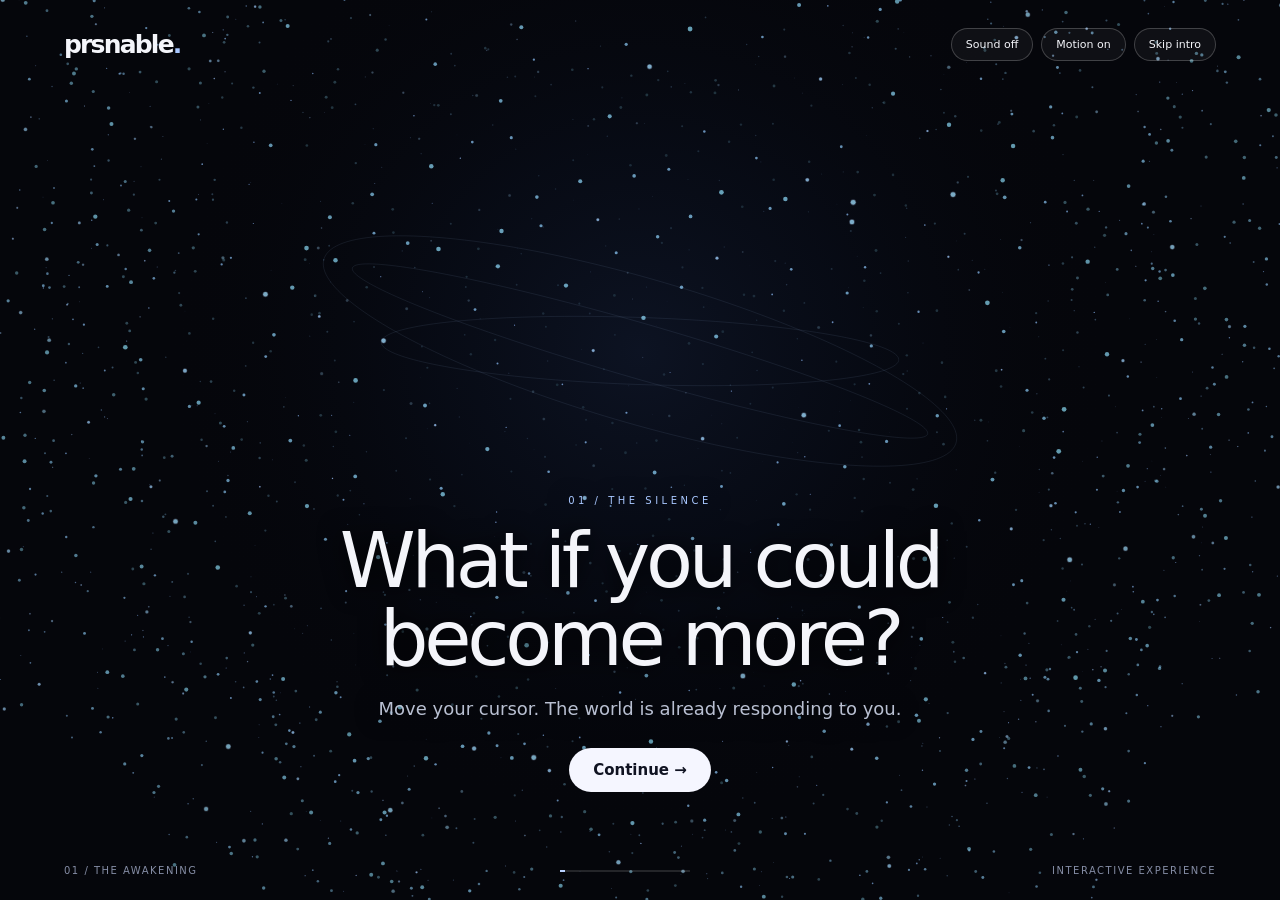
==== commit fbc956aa: "Member experience: five-destination shell, orb, two-mode Becoming with Quick Start, You+Trust, Today" ====
--- a/index.html
+++ b/index.html
@@ -33,11 +33,67 @@
 #connbox .trustrow{border-top:1px solid #ffffff14;padding:14px 0 6px}
 @media(min-width:960px){.cards{grid-template-columns:minmax(0,3fr) minmax(0,2fr)}}
 @media(max-width:600px){.panel.home{padding:20px}.card{padding:16px}}
+
+/* F-12: member shell + foreground orb. Palette per the member
+   experience directive, scoped to .panel.home so the signed-out
+   intro / Arrival keeps its own styling untouched. */
+.panel.home{background:#05070Cf2;border-color:#263547;color:#F2F6FC}
+.home .card{background:#101823;border-color:#263547}
+.home .meta{color:#A0B2C9}
+.home .lead{color:#C9D6EA}
+.home .conntext{color:#DCE7F5}
+.home .tline{color:#E3EBF8}
+.home .tline b{color:#A5D5FF}
+.home #talklog{background:#0A111D;border-color:#263547}
+.home .state{color:#F2F6FC}
+.home .eyebrow{color:#A5D5FF}
+.shellhead{display:flex;align-items:center;justify-content:space-between;gap:14px;border-bottom:1px solid #263547;padding-bottom:14px;margin-bottom:6px}
+.shellorb{display:flex;align-items:center;gap:10px;background:transparent;border:1px solid transparent;border-radius:100px;padding:4px 14px 4px 4px}
+.shellorb:hover{border-color:#263547;background:#101823}
+#orbmini{position:static;inset:auto;width:46px;height:46px;flex:none}
+.shellorbstate{font-size:13px;color:#A0B2C9}
+.shellid{text-align:right;min-width:0}
+.statepill{display:inline-block;font-size:12.5px;color:#A5D5FF;border:1px solid #263547;background:#101823;padding:5px 12px;border-radius:30px;margin-top:6px}
+.shellnav{display:flex;gap:6px;flex-wrap:wrap;margin:14px 0 20px}
+.navbtn{background:transparent;border:1px solid transparent;color:#A0B2C9;border-radius:12px;padding:10px 16px}
+.navbtn:hover{border-color:#263547;color:#F2F6FC;background:#101823}
+.navbtn.active{background:#142031;border-color:#293C53;color:#A5D5FF}
+.sview{min-width:0}
+.orbzone{text-align:center;margin:6px 0 20px}
+.orbwrap{max-width:440px;margin:0 auto}
+#orbcanvas{position:static;inset:auto;width:100%;height:clamp(220px,36vh,400px);display:block}
+.orbheadline{font-size:clamp(28px,4vw,44px);font-weight:500;letter-spacing:-.02em;line-height:1.1;margin:10px 0 4px;color:#F2F6FC}
+.orbsub{color:#A0B2C9;font-size:15.5px;margin:4px auto 0;max-width:520px}
+.shell[data-mode="conversation"] .orbwrap{max-width:180px}
+.shell[data-mode="conversation"] #orbcanvas{height:150px}
+.shell[data-mode="conversation"] .orbheadline{font-size:23px}
+.shell[data-mode="voice"] .orbwrap{max-width:480px}
+.emptyview h2{font-size:clamp(24px,3vw,34px);font-weight:500;margin:8px 0}
+.transition{text-align:center;padding:12px 0 4px}
+#transorb{position:static;inset:auto;width:min(300px,72vw);height:250px;display:block;margin:0 auto}
+.transname{font-size:clamp(42px,8.5vw,92px);font-weight:800;letter-spacing:-.02em;line-height:1;color:#F2F6FC;margin:6px 0 10px;text-transform:uppercase}
+.transub{color:#A0B2C9;margin:0 auto 22px}
+@media(max-width:650px){.shellnav{position:fixed;left:0;right:0;bottom:0;z-index:6;display:flex;justify-content:space-around;background:#0B111C;border-top:1px solid #263547;padding:6px 4px calc(6px + env(safe-area-inset-bottom));margin:0}.shellnav .navbtn{font-size:11.5px;padding:10px 8px;flex:1}.sview{padding-bottom:64px}#orbcanvas{height:270px}.shellid .eyebrow{display:none}}
+
+/* F-12B: two-mode Becoming — entrance, quick start, meet screen.
+   Directive palette, matching the member experience reference. */
+.modecards{display:grid;grid-template-columns:1fr 1fr;gap:16px;margin:26px 0;text-align:left}
+.modecard{background:#101823;border:1px solid #34475f;border-radius:18px;padding:24px;display:flex;flex-direction:column;align-items:flex-start}
+.modecard h2{font-size:23px;margin:8px 0}
+.modecard p{flex:1;color:#a0b2c9;line-height:1.55}
+.modecard small{color:#a0b2c9;letter-spacing:.14em}
+.modecard button{width:100%}
+.choices{display:grid;grid-template-columns:1fr 1fr;gap:10px;margin:16px 0}
+.choices button.selected{border-color:#a5d5ff;background:#20374d}
+.meet{text-align:center}
+.meetname{font-size:clamp(42px,8.5vw,92px);font-weight:800;letter-spacing:-.02em;line-height:1;color:#F2F6FC;margin:6px 0 10px;text-transform:uppercase}
+@media(max-width:600px){.modecards,.choices{grid-template-columns:1fr}}
 </style><canvas id="world" aria-hidden="true"></canvas><canvas id="front" aria-hidden="true"></canvas><div id="kinetic" aria-hidden="true"><span id="kword"></span></div><audio id="voice" preload="auto"></audio><header><div class="logo">prsnable<b>.</b></div><div class="controls"><button id="sound">Sound off</button><button id="motion">Motion on</button><button id="skip">Skip intro</button></div></header><main><div class="content" id="content"></div></main><div class="foot"><span id="chapter">01 / THE AWAKENING</span><div class="track"><i id="progress"></i></div><span>INTERACTIVE EXPERIENCE</span></div><script>
-const c=document.querySelector('canvas'),ctx=c.getContext('2d'),$=id=>document.getElementById(id);let W,H,D,mode='intro',scene=0,start=performance.now(),mx=0,my=0,muted=true,reduced=matchMedia('(prefers-reduced-motion: reduce)').matches,ac,osc,gain,question=0,answers=[],agent='';const particles=Array.from({length:2600},(_,i)=>{let u=(i+.5)/2600,v=i*2.399963;return {x:Math.sqrt(1-(2*u-1)**2)*Math.cos(v),y:2*u-1,z:Math.sqrt(1-(2*u-1)**2)*Math.sin(v),r:Math.random(),a:Math.random()*6.28}});function resize(){D=Math.min(devicePixelRatio,1.7);W=innerWidth;H=innerHeight;c.width=W*D;c.height=H*D;ctx.setTransform(D,0,0,D,0,0);fc.width=W*D;fc.height=H*D;fctx.setTransform(D,0,0,D,0,0)}const fc=document.getElementById('front'),fctx=fc.getContext('2d');resize();addEventListener('resize',resize);addEventListener('pointermove',e=>{mx=(e.clientX/W-.5)*2;my=(e.clientY/H-.5)*2});const scenes=[['01 / THE SILENCE','What if you could become more?','Move your cursor. The world is already responding to you.'],['02 / THE WEIGHT','The same twenty-four hours.','Responsibilities. Relationships. Ambitions. Unfinished ideas.'],['03 / THE EMERGENCE','An agent of your own.','An intelligence that learns you, works for you and earns your trust.'],['04 / THE POSSIBILITIES','More of you. Less on you.','Reclaim your time. Strengthen your relationships. Pursue your ambitions.'],['05 / THE REVEAL','Everyone deserves an agent.','Meet an intelligence designed around you.'],['06 / THE ARRIVAL','Get PRSNABLE.','More of you. Less on you.']];const times=[0,6000,13000,21000,29000,37000];function intro(){let s=scenes[scene];if(scene===5){$('content').innerHTML='';arrivalDone=false;impactFired=false;if(reduced){arrivalStart=0;arrivalDone=true;settleArrival()}else{arrivalStart=performance.now();startSwell()}return}$('content').innerHTML=`<div class="eyebrow">${s[0]}</div><h1>${s[1]}</h1><p>${s[2]}</p><button class="primary" onclick="advance()">Continue →</button>`;speakKey('s'+(scene+1));kinetic(KWORDS[scene]);pulse(.5);}function advance(){if(scene<5){scene++;start=performance.now()-times[scene];intro()}else begin()}const voiceEl=$('voice');let voiceKey='',arrivalSnippetPlayed=false;function speakKey(k){if(muted||!k)return;voiceKey=k;try{voiceEl.src='audio/'+k+'.mp3';voiceEl.currentTime=0;voiceEl.play().catch(()=>{})}catch{}}voiceEl.addEventListener('ended',()=>{if(muted||mode!=='intro'||scene!==5||voiceKey!=='s6'||arrivalSnippetPlayed)return;arrivalSnippetPlayed=true;voiceKey='arrival-snippet';try{voiceEl.src='audio/arrival-snippet.mp3';voiceEl.currentTime=0;voiceEl.play().catch(()=>{})}catch{}});function stopVoice(){try{voiceEl.pause()}catch{}}$('sound').onclick=()=>{muted=!muted;$('sound').textContent=muted?'Sound off':'Sound on';if(muted){stopVoice();if(gain)gain.gain.value=0}else{try{ac??=new AudioContext();ac.resume();if(!osc){osc=ac.createOscillator();gain=ac.createGain();osc.type='sine';osc.frequency.value=55;osc.connect(gain).connect(ac.destination);osc.start()}gain.gain.value=.035}catch{}if(mode==='intro')speakKey('s'+(scene+1));else if(mode==='onboard')speakKey('q'+(question+1));else if(mode==='agent')speakKey('dash')}};$('motion').textContent=reduced?'Motion off':'Motion on';$('motion').onclick=()=>{reduced=!reduced;$('motion').textContent=reduced?'Motion off':'Motion on'};$('skip').onclick=()=>begin();const qs=['What do you want more of in your life?','What takes up too much of your time?','What goal would you pursue if you had more capacity?','How do you prefer to communicate?','When are you at your best?','What tends to get in your way?','Which relationships matter most to you?','What would you delegate first?','How proactive should your agent be?','What should your agent never do without asking?','What would a successful week look like?','What is one thing we could help you accomplish today?'];function esc(s){return String(s??'').replace(/[&<>"']/g,x=>({'&':'&amp;','<':'&lt;','>':'&gt;','"':'&quot;',"'":'&#39;'}[x]))}
-const API_AUTH='https://prsnable-auth-staging.realmops.workers.dev',API_BEC='https://prsnable-becoming-staging.realmops.workers.dev',API_ACT='https://prsnable-activation-staging.realmops.workers.dev';const API_CONN='https://prsnable-connections-staging.realmops.workers.dev';const API_TALK='https://prsnable-voice-staging.realmops.workers.dev';let talkState='idle',talkAmp=0,talkAmpTarget=.08;
+const c=document.querySelector('canvas'),ctx=c.getContext('2d'),$=id=>document.getElementById(id);let W,H,D,mode='intro',scene=0,start=performance.now(),mx=0,my=0,muted=true,reduced=matchMedia('(prefers-reduced-motion: reduce)').matches,ac,osc,gain,question=0,answers=[],agent='';const particles=Array.from({length:2600},(_,i)=>{let u=(i+.5)/2600,v=i*2.399963;return {x:Math.sqrt(1-(2*u-1)**2)*Math.cos(v),y:2*u-1,z:Math.sqrt(1-(2*u-1)**2)*Math.sin(v),r:Math.random(),a:Math.random()*6.28}});function resize(){D=Math.min(devicePixelRatio,1.7);W=innerWidth;H=innerHeight;c.width=W*D;c.height=H*D;ctx.setTransform(D,0,0,D,0,0);fc.width=W*D;fc.height=H*D;fctx.setTransform(D,0,0,D,0,0)}const fc=document.getElementById('front'),fctx=fc.getContext('2d');resize();addEventListener('resize',resize);addEventListener('pointermove',e=>{mx=(e.clientX/W-.5)*2;my=(e.clientY/H-.5)*2});const scenes=[['01 / THE SILENCE','What if you could become more?','Move your cursor. The world is already responding to you.'],['02 / THE WEIGHT','The same twenty-four hours.','Responsibilities. Relationships. Ambitions. Unfinished ideas.'],['03 / THE EMERGENCE','An agent of your own.','An intelligence that learns you, works for you and earns your trust.'],['04 / THE POSSIBILITIES','More of you. Less on you.','Reclaim your time. Strengthen your relationships. Pursue your ambitions.'],['05 / THE REVEAL','Everyone deserves an agent.','Meet an intelligence designed around you.'],['06 / THE ARRIVAL','Get PRSNABLE.','More of you. Less on you.']];const times=[0,6000,13000,21000,29000,37000];function intro(){let s=scenes[scene];if(scene===5){$('content').innerHTML='';arrivalDone=false;impactFired=false;if(reduced){arrivalStart=0;arrivalDone=true;settleArrival()}else{arrivalStart=performance.now();startSwell()}return}$('content').innerHTML=`<div class="eyebrow">${s[0]}</div><h1>${s[1]}</h1><p>${s[2]}</p><button class="primary" onclick="advance()">Continue →</button>`;speakKey('s'+(scene+1));kinetic(KWORDS[scene]);pulse(.5);}function advance(){if(scene<5){scene++;start=performance.now()-times[scene];intro()}else begin()}const voiceEl=$('voice');let voiceKey='',arrivalSnippetPlayed=false;function speakKey(k){if(muted||!k)return;voiceKey=k;try{voiceEl.src='audio/'+k+'.mp3';voiceEl.currentTime=0;voiceEl.play().catch(()=>{})}catch{}}voiceEl.addEventListener('ended',()=>{if(muted||mode!=='intro'||scene!==5||voiceKey!=='s6'||arrivalSnippetPlayed)return;arrivalSnippetPlayed=true;voiceKey='arrival-snippet';try{voiceEl.src='audio/arrival-snippet.mp3';voiceEl.currentTime=0;voiceEl.play().catch(()=>{})}catch{}});function stopVoice(){try{voiceEl.pause()}catch{}}$('sound').onclick=()=>{muted=!muted;$('sound').textContent=muted?'Sound off':'Sound on';if(muted){stopVoice();if(gain)gain.gain.value=0}else{try{ac??=new AudioContext();ac.resume();if(!osc){osc=ac.createOscillator();gain=ac.createGain();osc.type='sine';osc.frequency.value=55;osc.connect(gain).connect(ac.destination);osc.start()}gain.gain.value=.035}catch{}if(mode==='intro')speakKey('s'+(scene+1));else if(mode==='onboard')speakKey('q'+(question+1));else if(mode==='agent')speakKey('dash')}};function setMotion(r){reduced=r;try{localStorage.setItem('prsnable-motion',r?'off':'on')}catch{}const mb=$('motion');if(mb)mb.textContent=r?'Motion off':'Motion on';const yb=$('youmotionstate');if(yb)yb.textContent=r?'Motion is off.':'Motion is on.'}try{const mp=localStorage.getItem('prsnable-motion');if(mp==='off')reduced=true;else if(mp==='on')reduced=false}catch{}$('motion').textContent=reduced?'Motion off':'Motion on';$('motion').onclick=()=>setMotion(!reduced);$('skip').onclick=()=>begin();const qs=['What do you want more of in your life?','What takes up too much of your time?','What goal would you pursue if you had more capacity?','How do you prefer to communicate?','When are you at your best?','What tends to get in your way?','Which relationships matter most to you?','What would you delegate first?','How proactive should your agent be?','What should your agent never do without asking?','What would a successful week look like?','What is one thing we could help you accomplish today?'];function esc(s){return String(s??'').replace(/[&<>"']/g,x=>({'&':'&amp;','<':'&lt;','>':'&gt;','"':'&quot;',"'":'&#39;'}[x]))}
+const API_AUTH='https://prsnable-auth-staging.realmops.workers.dev',API_BEC='https://prsnable-becoming-staging.realmops.workers.dev',API_ACT='https://prsnable-activation-staging.realmops.workers.dev';const API_CONN='https://prsnable-connections-staging.realmops.workers.dev';const API_TALK='https://prsnable-voice-staging.realmops.workers.dev';const API_DNA='https://prsnable-agent-dna-staging.realmops.workers.dev';const API_MISS='https://prsnable-missions-staging.realmops.workers.dev';let talkState='idle',talkAmp=0,talkAmpTarget=.08;
 const RUNG_LABELS={0:'0 · Disabled',1:'1 · Observe only',2:'2 · Suggest',3:'3 · Act with my approval',4:'4 · Constrained autonomous',5:'5 · Full autonomous'};
 let sessToken=sessionStorage.getItem('prsnable_token')||'',curSession=null,curMove=null;
+let becMode=null,prefName=null,agentNameDraft='',q2Done=false,q3Done=false;
 function saveToken(t){sessToken=t;sessionStorage.setItem('prsnable_token',t)}
 function clearToken(){sessToken='';sessionStorage.removeItem('prsnable_token')}
 async function api(base,path,opts={}){const headers={'content-type':'application/json'};if(sessToken)headers.authorization='Bearer '+sessToken;let res;try{res=await fetch(base+path,{method:opts.method||'GET',headers,body:opts.body===undefined?undefined:JSON.stringify(opts.body)})}catch(e){throw new Error('The service could not be reached. Check your connection and try again.')}const json=await res.json().catch(()=>null);return{status:res.status,json}}
@@ -48,16 +104,16 @@
 function humanCap(k){return String(k).replace(/_/g,' ').replace(/^./,ch=>ch.toUpperCase())}
 function begin(){mode='auth';$('chapter').textContent='02 / BECOMING';$('progress').style.width='10%';$('skip').textContent='Restart';$('skip').onclick=()=>location.reload();if(sessToken)resumeFlow();else showAuth('in')}
 function showAuth(which,note){panel(`${noteHtml(note,'err')}<div class="eyebrow">Your agent · Staging</div><h1>${which==='create'?'Create your account':'Welcome back'}</h1><p class="small">This is the real PRSNABLE agent, wired to the live staging services. ${which==='create'?'Passwords need at least 12 characters.':''}</p><form id="authform"><input id="aemail" type="email" required autocomplete="email" placeholder="Email"><input id="apass" type="password" required ${which==='create'?'minlength="12"':''} autocomplete="${which==='create'?'new-password':'current-password'}" placeholder="Password"><button class="primary" id="authgo">${which==='create'?'Create account →':'Sign in →'}</button></form><p class="small">${which==='create'?'Already have an account?':'New here?'} <a href="#" id="authtoggle">${which==='create'?'Sign in':'Create an account'}</a></p>`);$('authtoggle').onclick=e=>{e.preventDefault();showAuth(which==='create'?'in':'create')};$('authform').onsubmit=async e=>{e.preventDefault();const btn=$('authgo');busy(btn,'Working…');const email=$('aemail').value.trim(),password=$('apass').value;try{if(which==='create'){const r=await api(API_AUTH,'/auth/register',{method:'POST',body:{email,password}});if(r.status!==201){showAuth('create',serverMsg(r,'That account could not be created.'));return}}const r=await api(API_AUTH,'/auth/login',{method:'POST',body:{email,password}});if(r.status!==200||!r.json.token){showAuth(which,serverMsg(r,'Sign-in failed. Check your email and password.'));return}saveToken(r.json.token);resumeFlow()}catch(err){showAuth(which,err.message)}}}
-async function resumeFlow(){panel(`<div class="eyebrow">Your agent</div><h1>Picking up where you left off…</h1><p class="small">Reading your journey state from the services.</p>`);try{const act=await api(API_ACT,'/activation/state');if(act.status===401){clearToken();showAuth('in','Your session has expired. Sign in again.');return}if(act.status!==200){panel(`<div class="eyebrow">Your agent</div><h1>Something stopped us.</h1>${noteHtml(serverMsg(act,'The activation service returned an error.'),'err')}<button class="primary" onclick="resumeFlow()">Try again →</button>`);return}const st=act.json;if(st.stage==='active'){showAgentHome();return}if(st.stage==='provision'){showProvision(st);return}if(st.stage==='trust'){showTrust(st);return}const start=await api(API_BEC,'/becoming/start',{method:'POST',body:{}});if(start.status===401){clearToken();showAuth('in','Your session has expired. Sign in again.');return}if(start.status===409){showName();return}if(start.status!==200&&start.status!==201){panel(`<div class="eyebrow">Becoming</div><h1>Something stopped us.</h1>${noteHtml(serverMsg(start,'The Becoming service returned an error.'),'err')}<button class="primary" onclick="resumeFlow()">Try again →</button>`);return}if(start.json.status==='concluded'){showConcluded(start.json);return}curSession=start.json.session_id;curMove=start.json.move;showMove()}catch(err){panel(`<div class="eyebrow">Your agent</div><h1>Something stopped us.</h1>${noteHtml(err.message,'err')}<button class="primary" onclick="resumeFlow()">Try again →</button>`)}}
-function showMove(note){const m=curMove;if(!m){resumeFlow();return}$('chapter').textContent='02 / BECOMING';if(m.type==='concluded'){showConcluded({dna_version:m.dna_version});return}if(m.type==='conclude'){panel(`${noteHtml(note)}<div class="eyebrow">Becoming · Complete</div><h1>Ready to meet your agent?</h1><p>You have answered what your agent needs. Completing writes your Agent DNA.</p><button class="primary" id="concludego">Complete my Becoming →</button>`);$('concludego').onclick=async e=>{busy(e.target,'Writing your DNA…');await sendAnswer({})};return}if(m.type==='follow_up'||m.type==='clarify'){panel(`${noteHtml(note)}<div class="eyebrow">Becoming · ${esc(m.dimension_id||'')}</div><h1>${esc(m.prompt||'One more choice')}</h1><div class="choices">${(m.options||[]).map(o=>`<button data-opt="${esc(o.id)}">${esc(o.label||o.id)}</button>`).join('')}</div>`);document.querySelectorAll('[data-opt]').forEach(b=>b.onclick=async()=>{b.disabled=true;await sendAnswer({option_id:b.dataset.opt})});return}panel(`${noteHtml(note)}<div class="eyebrow">Becoming · ${esc(m.dimension_id||'')}</div><h1>${esc(m.prompt||'Tell me more')}</h1><form id="aform"><input id="atext" autocomplete="off" placeholder="Tell me in your own words…" required maxlength="2000"><div class="actions"><button class="primary" id="ago">Continue →</button><button type="button" id="askip">Skip this one</button></div></form>`);$('aform').onsubmit=async e=>{e.preventDefault();busy($('ago'),'Thinking…');await sendAnswer({text:$('atext').value.trim()})};$('askip').onclick=async()=>{await sendAnswer({skip:true})}}
-async function sendAnswer(payload){try{const r=await api(API_BEC,'/becoming/answer',{method:'POST',body:{session_id:curSession,...payload}});if(r.status===401){clearToken();showAuth('in','Your session has expired. Sign in again.');return}if(r.status===422){showMove('That answer didn\u2019t land — the interpretation was rejected. Try a shorter, simpler version of the same answer.');return}if(r.status!==200){showMove(serverMsg(r,'The Becoming service returned an error. Try again.'));return}if(r.json.status==='concluded'){showConcluded(r.json);return}curMove=r.json.move;showMove()}catch(err){showMove(err.message)}}
+async function resumeFlow(){panel(`<div class="eyebrow">Your agent</div><h1>Picking up where you left off…</h1><p class="small">Reading your journey state from the services.</p>`);try{const act=await api(API_ACT,'/activation/state');if(act.status===401){clearToken();showAuth('in','Your session has expired. Sign in again.');return}if(act.status!==200){panel(`<div class="eyebrow">Your agent</div><h1>Something stopped us.</h1>${noteHtml(serverMsg(act,'The activation service returned an error.'),'err')}<button class="primary" onclick="resumeFlow()">Try again →</button>`);return}const st=act.json;if(st.stage==='active'){showAgentHome();return}if(st.stage==='provision'){showProvision(st);return}if(st.stage==='trust'){showTrust(st);return}const start=await api(API_BEC,'/becoming/start',{method:'POST',body:{}});if(start.status===401){clearToken();showAuth('in','Your session has expired. Sign in again.');return}if(start.status===409){showName();return}if(start.status!==200&&start.status!==201){panel(`<div class="eyebrow">Becoming</div><h1>Something stopped us.</h1>${noteHtml(serverMsg(start,'The Becoming service returned an error.'),'err')}<button class="primary" onclick="resumeFlow()">Try again →</button>`);return}if(start.json.status==='concluded'){showConcluded(start.json);return}curSession=start.json.session_id;curMove=start.json.move;becMode=start.json.mode||null;prefName=start.json.preferred_name||null;if(becMode==='quick'){quickStep();return}if(becMode==='deep'){showMove();return}if(start.json.created||!start.json.answers_count){showEntrance();return}showMove()}catch(err){panel(`<div class="eyebrow">Your agent</div><h1>Something stopped us.</h1>${noteHtml(err.message,'err')}<button class="primary" onclick="resumeFlow()">Try again →</button>`)}}
+function showMove(note){const m=curMove;if(!m){resumeFlow();return}$('chapter').textContent='02 / BECOMING';if(m.type==='concluded'){showConcluded({dna_version:m.dna_version});return}if(m.type==='conclude'){panel(`${noteHtml(note)}<div class="eyebrow">Becoming · Complete</div><h1>Ready to meet your agent?</h1><p>You have answered what your agent needs. Completing writes your Agent DNA.</p><button class="primary" id="concludego">Complete my Becoming →</button>`);$('concludego').onclick=async e=>{busy(e.target,'Writing your DNA…');await sendAnswer({})};return}if(m.type==='follow_up'||m.type==='clarify'){panel(`${noteHtml(note)}<div class="eyebrow">Becoming · ${esc(m.dimension_id||'')}</div><h1>${esc(m.prompt||'One more choice')}</h1><div class="choices">${(m.options||[]).map(o=>`<button data-opt="${esc(o.id)}">${esc(o.label||o.id)}</button>`).join('')}</div><button type="button" id="meetnow2">Meet my agent now</button>`);document.querySelectorAll('[data-opt]').forEach(b=>b.onclick=async()=>{b.disabled=true;await sendAnswer({option_id:b.dataset.opt})});const mm2=document.getElementById('meetnow2');if(mm2)mm2.onclick=meetAgentNow;return}panel(`${noteHtml(note)}<div class="eyebrow">Becoming · ${esc(m.dimension_id||'')}</div><h1>${esc(m.prompt||'Tell me more')}</h1><form id="aform"><input id="atext" autocomplete="off" placeholder="Tell me in your own words…" required maxlength="2000"><div class="actions"><button class="primary" id="ago">Continue →</button><button type="button" id="askip">Skip this one</button></div>${voiceBtnHtml('atext')}<button type="button" id="meetnow">Meet my agent now</button></form>`);$('aform').onsubmit=async e=>{e.preventDefault();busy($('ago'),'Thinking…');await sendAnswer({text:$('atext').value.trim()})};$('askip').onclick=async()=>{await sendAnswer({skip:true})};wireVoice('atext');const mm=$('meetnow');if(mm)mm.onclick=meetAgentNow}
+async function sendAnswer(payload){try{const r=await api(API_BEC,'/becoming/answer',{method:'POST',body:{session_id:curSession,...payload}});if(r.status===401){clearToken();showAuth('in','Your session has expired. Sign in again.');return}if(r.status===422){if(becMode==='quick'){q2Done=false;showQuickQ2('That answer didn\u2019t land — the interpretation was rejected. Try a shorter, simpler version of the same answer.');return}showMove('That answer didn\u2019t land — the interpretation was rejected. Try a shorter, simpler version of the same answer.');return}if(r.status!==200){showMove(serverMsg(r,'The Becoming service returned an error. Try again.'));return}if(r.json.status==='concluded'){if(becMode==='quick'&&!q3Done){showQuickQ3();return}if(becMode==='continue'){showContinueDone(r.json);return}showConcluded(r.json);return}curMove=r.json.move;if(becMode==='quick'){quickStep();return}showMove()}catch(err){showMove(err.message)}}
 function showConcluded(res){const v=res.dna_version;const rev=res.revelation;panel(`<div class="eyebrow">Becoming · Complete</div><h1>Your agent understands you now.</h1><p>Your Becoming is complete and your Agent DNA${v?` (version ${esc(v)})`:''} was written by the service.</p>${rev&&rev.headline?`<p>${esc(rev.headline)}</p>`:''}${rev&&rev.text?`<p class="small">${esc(rev.text).replace(/\n/g,'<br>')}</p>`:''}<button class="primary" onclick="showName()">Name your agent →</button>`)}
-function showName(note){panel(`${noteHtml(note,'err')}<div class="eyebrow">A new relationship</div><h1>Give your agent a name.</h1><p>One intelligence. A relationship that grows with you.</p><form id="nform"><input id="nname" required maxlength="60" placeholder="Your agent\u2019s name"><button class="primary" id="ngo">Awaken my agent →</button></form>`);$('nform').onsubmit=async e=>{e.preventDefault();busy($('ngo'),'Naming…');try{const r=await api(API_ACT,'/activation/name',{method:'POST',body:{agent_name:$('nname').value.trim()}});if(r.status===401){clearToken();showAuth('in','Your session has expired. Sign in again.');return}if(r.status!==200){showName(serverMsg(r,'Naming failed. Try again.'));return}showTrust({stage:'trust',agent_id:r.json.agent_id,agent_name:r.json.agent_name,trust_presentation:r.json.trust_presentation,confirmation_ref:r.json.confirmation_ref})}catch(err){showName(err.message)}}}
+function showName(note){panel(`${noteHtml(note,'err')}<div class="eyebrow">A new relationship</div><h1>Give your agent a name.</h1><p>One intelligence. A relationship that grows with you.</p><form id="nform"><input id="nname" required maxlength="60" placeholder="Your agent\u2019s name"><button class="primary" id="ngo">Awaken my agent →</button></form>`);if(agentNameDraft)$('nname').value=agentNameDraft;$('nform').onsubmit=async e=>{e.preventDefault();busy($('ngo'),'Naming…');try{const r=await api(API_ACT,'/activation/name',{method:'POST',body:{agent_name:$('nname').value.trim()}});if(r.status===401){clearToken();showAuth('in','Your session has expired. Sign in again.');return}if(r.status!==200){showName(serverMsg(r,'Naming failed. Try again.'));return}if(becMode==='quick'){showQuickTrustIntro({agent_id:r.json.agent_id,agent_name:r.json.agent_name});return}showTrust({stage:'trust',agent_id:r.json.agent_id,agent_name:r.json.agent_name,trust_presentation:r.json.trust_presentation,confirmation_ref:r.json.confirmation_ref})}catch(err){showName(err.message)}}}
 function showTrust(st){const pres=st.trust_presentation||{suggestions:[],boundaries:[]};const sugg=pres.suggestions||[];const bounds=pres.boundaries||[];panel(`<div class="eyebrow">Trust · ${esc(st.agent_name||'Your agent')}</div><h1>What may ${esc(st.agent_name||'your agent')} do?</h1><p class="small">Nothing is granted until you confirm it here. Check only what you want, set the level, then confirm — or skip this step entirely and grant nothing.</p><form id="tform">${sugg.length?sugg.map((s,i)=>`<div class="trustrow"><label><input type="checkbox" class="tsel" data-cap="${esc(s.capability)}" style="width:auto;margin:0 8px 0 0">${esc(humanCap(s.capability))}</label><select class="trung" data-cap="${esc(s.capability)}">${[0,1,2,3,4,5].map(n=>`<option value="${n}" ${n===s.suggested_rung_number?'selected':''}>${RUNG_LABELS[n]}${n===s.suggested_rung_number?' (suggested)':''}</option>`).join('')}</select></div>`).join(''):'<p class="small">Your DNA offered no permission suggestions. You can skip — your agent will understand you and be allowed to do nothing until you grant more later.</p>'}${bounds.length?`<div class="trustrow"><label><input type="checkbox" id="tbounds" style="width:auto;margin:0 8px 0 0">Include my boundaries (${bounds.length})</label><p class="small">${bounds.map(b=>esc(typeof b==='string'?b:b.text||JSON.stringify(b))).join(' · ')}</p></div>`:''}<div class="actions"><button class="primary" id="tgo">Confirm selected permissions</button><button type="button" id="tskip">Skip — grant nothing</button></div><p class="small" id="tmsg"></p></form>`);$('tskip').onclick=async()=>{try{const r=await api(API_ACT,'/activation/trust/skip',{method:'POST',body:{}});if(r.status===401){clearToken();showAuth('in','Your session has expired. Sign in again.');return}if(r.status!==200){$('tmsg').textContent=serverMsg(r,'Skip failed. Try again.');return}showProvision(r.json)}catch(err){$('tmsg').textContent=err.message}};$('tform').onsubmit=async e=>{e.preventDefault();const selections={};document.querySelectorAll('.tsel:checked').forEach(cb=>{const sel=document.querySelector(`.trung[data-cap="${CSS.escape(cb.dataset.cap)}"]`);selections[cb.dataset.cap]=Number(sel.value)});const useBounds=$('tbounds')&&$('tbounds').checked;if(!Object.keys(selections).length&&!useBounds){$('tmsg').textContent='Pick at least one permission, or use Skip to grant nothing.';return}busy($('tgo'),'Recording…');try{const body={confirmation_ref:st.confirmation_ref,selections,source:'explicit_member_confirmation'};if(useBounds)body.boundaries_confirmed=true;const r=await api(API_ACT,'/activation/trust/confirm',{method:'POST',body});if(r.status===401){clearToken();showAuth('in','Your session has expired. Sign in again.');return}if(r.status!==200){$('tmsg').textContent=serverMsg(r,'Confirmation failed. Nothing was recorded — try again.');$('tgo').disabled=false;$('tgo').textContent='Confirm selected permissions';return}showProvision(r.json)}catch(err){$('tmsg').textContent=err.message}}}
 function showProvision(rec){panel(`<div class="eyebrow">Activation</div><h1>One last step.</h1><p>Your agent ${rec&&rec.agent_name?`<b>${esc(rec.agent_name)}</b> `:''}is named and your trust choices are recorded. Provisioning creates your persistent agent from your DNA. It grants nothing new.</p><button class="primary" id="pgo">Provision my agent →</button><p class="small" id="pmsg"></p>`);$('pgo').onclick=async e=>{busy(e.target,'Provisioning…');try{const r=await api(API_ACT,'/activation/provision',{method:'POST',body:{}});if(r.status===401){clearToken();showAuth('in','Your session has expired. Sign in again.');return}if(r.status!==200){$('pmsg').textContent=serverMsg(r,'Provisioning failed. Try again.');e.target.disabled=false;e.target.textContent='Provision my agent →';return}showProvisioned(r.json)}catch(err){$('pmsg').textContent=err.message}}}
-function showProvisioned(rec){const conf=(rec.trust&&rec.trust.confirmations)||[];panel(`<div class="eyebrow">Activation · Complete</div><h1>${esc(rec.agent_name||'Your agent')} is live.</h1><p class="small">Agent ID ${esc(rec.agent_id||'')} · DNA snapshot version ${esc(rec.dna_snapshot_version??'')} · Trust: ${esc((rec.trust&&rec.trust.trust_status)||'')}</p>${conf.length?`<p class="small">Confirmed: ${conf.map(c=>esc(humanCap(c.capability))+' — '+esc(c.rung_name||c.rung)).join(' · ')}</p>`:'<p class="small">No permissions confirmed — your agent understands you and is allowed to do nothing yet.</p>'}<button class="primary" onclick="showAgentHome()">Open my agent →</button>`)}
-async function showAgentHome(){panel(`<div class="eyebrow">Your agent</div><h1>Reading live status…</h1>`);try{const r=await api(API_ACT,'/activation/status');if(r.status===401){clearToken();showAuth('in','Your session has expired. Sign in again.');return}if(r.status!==200){panel(`<div class="eyebrow">Your agent</div><h1>Something stopped us.</h1>${noteHtml(serverMsg(r,'Status could not be read.'),'err')}<button class="primary" onclick="showAgentHome()">Try again →</button>`);return}const s=r.json;const as=s.agent_status||{};const und=as.understands||{};const mission=und.first_mission&&(und.first_mission.objective||und.first_mission);const caps=as.allowed&&as.allowed.capabilities?Object.entries(as.allowed.capabilities):[];mode='agent';$('chapter').textContent='03 / YOUR AGENT';$('progress').style.width='100%';panel(`<div class="homehead"><div class="eyebrow status">● ${esc(s.agent_name||'Your agent')} · Active</div><h1>Our journey starts here.</h1>${mission?`<p><b>First mission:</b> ${esc(mission)}</p>`:'<p class="meta">No first mission is recorded in your DNA yet.</p>'}<p class="meta">Trust: ${esc(s.trust_status||'')} · DNA snapshot version ${esc((s.provisioned&&s.provisioned.dna_version)??und.dna_version??'')}</p>${caps.length?`<p class="meta">Allowed now: ${caps.map(([k,g])=>esc(humanCap(k))+' — '+esc(g.rung_name||g.rung)).join(' · ')}</p>`:'<p class="meta">Allowed now: nothing. Your agent can understand you, and every action still needs a grant from you.</p>'}</div><div class="cards"><div id="talkbox" class="card talkcard"><p class="lead">Talk: reading…</p></div><div id="connbox" class="card"><p class="lead">Connections: reading…</p></div></div><div class="actions homefoot"><button onclick="showAgentHome()">Refresh status</button><button id="signout">Sign out</button></div>`);const pn=document.querySelector('.panel');if(pn)pn.classList.add('home');speakKey('dash');$('signout').onclick=async()=>{try{await api(API_AUTH,'/auth/logout',{method:'POST',body:{}})}catch{}clearToken();showAuth('in','You are signed out.')};loadConnections();loadTalk();}catch(err){panel(`<div class="eyebrow">Your agent</div><h1>Something stopped us.</h1>${noteHtml(err.message,'err')}<button class="primary" onclick="showAgentHome()">Try again →</button>`)}}
-async function loadConnections(note){const box=$('connbox');if(!box)return;try{const r=await api(API_CONN,'/connections');if(r.status===401){clearToken();showAuth('in','Your session has expired. Sign in again.');return}if(r.status!==200){box.innerHTML=`<h2>Connections</h2>${noteHtml(serverMsg(r,'Connection status could not be read.'),'err')}<div class="actions"><button onclick="loadConnections()">Try again →</button></div>`;return}renderConnections(r.json,note)}catch(err){box.innerHTML=`<h2>Connections</h2>${noteHtml(err.message,'err')}<div class="actions"><button onclick="loadConnections()">Try again →</button></div>`}}
+function showProvisioned(rec){f12AgentName=rec.agent_name||'';const und=(rec.agent_status&&rec.agent_status.understands)||{};const pref=und.preferred_name||prefName||'';const conf=(rec.trust&&rec.trust.confirmations)||[];panel(`<div class="meet"><div class="eyebrow">Your personal AI agent</div><div class="meetname">${esc(rec.agent_name||'Your agent')}</div>${pref?`<h2>Hello, ${esc(pref)}.</h2>`:''}<p class="small">Agent ID ${esc(rec.agent_id||'')} · DNA snapshot version ${esc(rec.dna_snapshot_version??'')} · Trust: ${esc((rec.trust&&rec.trust.trust_status)||'')}</p>${conf.length?`<p class="small">Confirmed: ${conf.map(c=>esc(humanCap(c.capability))+' — '+esc(c.rung_name||c.rung)).join(' · ')}</p>`:'<p class="small">No permissions confirmed — your agent understands you and is allowed to do nothing yet.</p>'}<h2>Our journey starts here.</h2><button class="primary" onclick="enterAgent()">Meet your agent →</button></div>`)}
+async function showAgentHome(){panel(`<div class="eyebrow">Your agent</div><h1>Reading live status…</h1>`);try{const r=await api(API_ACT,'/activation/status');if(r.status===401){clearToken();showAuth('in','Your session has expired. Sign in again.');return}if(r.status!==200){panel(`<div class="eyebrow">Your agent</div><h1>Something stopped us.</h1>${noteHtml(serverMsg(r,'Status could not be read.'),'err')}<button class="primary" onclick="showAgentHome()">Try again →</button>`);return}const s=r.json;const as=s.agent_status||{};const und=as.understands||{};const mission=und.first_mission&&(und.first_mission.objective||und.first_mission);const caps=as.allowed&&as.allowed.capabilities?Object.entries(as.allowed.capabilities):[];mode='agent';$('chapter').textContent='03 / YOUR AGENT';$('progress').style.width='100%';f12AgentName=s.agent_name||f12AgentName;agentName=f12AgentName||'Your agent';panel(`<div class="shell" id="shell" data-view="agent" data-mode="presence"><div class="shellhead"><button type="button" class="shellorb" id="shellorb" onclick="shellNav('agent')" aria-label="Back to your agent"><canvas id="orbmini" width="92" height="92" aria-hidden="true"></canvas><span class="shellorbstate" id="shellorbstate">Available</span></button><div class="shellid"><div class="eyebrow status">● ${esc(s.agent_name||'Your agent')} · Active</div><br><span class="statepill" id="orbpill" aria-live="polite">${esc(s.agent_name||'Your agent')} · Available</span></div></div><nav class="shellnav" id="shellnav" aria-label="Main navigation">${['agent','today','missions','impact','you'].map(v=>`<button type="button" class="navbtn${v==='agent'?' active':''}" data-view="${v}"${v==='agent'?' aria-current="page"':''} onclick="shellNav('${v}')">${v==='you'?'You':v[0].toUpperCase()+v.slice(1)}</button>`).join('')}</nav><section class="sview" id="view-agent"><div class="homehead"><h1>Our journey starts here.</h1>${mission?`<p><b>First mission:</b> ${esc(mission)}</p>`:'<p class="meta">No first mission is recorded in your DNA yet.</p>'}<p class="meta">Trust: ${esc(s.trust_status||'')} · DNA snapshot version ${esc((s.provisioned&&s.provisioned.dna_version)??und.dna_version??'')}</p>${caps.length?`<p class="meta">Allowed now: ${caps.map(([k,g])=>esc(humanCap(k))+' — '+esc(g.rung_name||g.rung)).join(' · ')}</p>`:'<p class="meta">Allowed now: nothing. Your agent can understand you, and every action still needs a grant from you.</p>'}</div><div class="orbzone" id="orbzone"><div class="orbwrap"><canvas id="orbcanvas" aria-hidden="true"></canvas></div><div class="orbheadline" id="orbheadline" aria-live="polite">I'm here.</div><p class="orbsub" id="orbsubtitle">What can I take care of for you?</p></div><div id="pausebanner"></div><div class="cards"><div id="talkbox" class="card talkcard"><p class="lead">Talk: reading…</p></div><div id="connline" class="card"><p class="lead">Connections: reading…</p></div></div><div class="actions homefoot"><button onclick="showAgentHome()">Refresh status</button></div></section><section class="sview hidden" id="view-today"><div class="eyebrow">Your day</div><h2>Your day, in one place.</h2><div id="todaybox"><p class="lead">Reading your day…</p></div></section><section class="sview hidden" id="view-missions"><div class="eyebrow">Your ambitions</div><h2>What you're working toward.</h2><div id="missionsbox"><p class="lead">Reading your missions…</p></div><div id="creationsbox"></div></section><section class="sview hidden" id="view-impact"><div class="eyebrow">Life reclaimed</div><h2>What has actually been done.</h2><div id="impactbox"><p class="lead">Reading what has been done…</p></div></section><section class="sview emptyview hidden" id="view-you"><div class="eyebrow">Your agent belongs to you</div><h2>You're in control.</h2><div class="card"><h3>${esc(s.agent_name||'Your agent')} · Your personal agent</h3>${und.preferred_name?`<p class="meta">Your agent calls you: ${esc(und.preferred_name)}</p>`:''}${mission?`<p class="meta">First mission: ${esc(mission)}</p>`:''}${und.primary_mission?`<p class="meta">What your agent understands you're working toward: ${esc(und.primary_mission)}</p>`:''}${caps.length?`<p class="meta">Allowed now: ${caps.map(([k,g])=>esc(humanCap(k))+' — '+esc(g.rung_name||g.rung)).join(' · ')}</p>`:'<p class="meta">Allowed now: nothing. Your agent can understand you, and every action still needs a grant from you.</p>'}</div><div id="contbox"></div><div id="pausebox"></div><div id="permbox"></div><div id="histbox"></div><div id="connbox" class="card"><p class="lead">Connections: reading…</p></div><div id="dnabox"></div><div id="voicebox"></div><div id="accessbox"></div><div id="accountbox"></div><div class="actions homefoot"><button onclick="showAgentHome()">Refresh status</button><button id="signout">Sign out</button></div></section></div>`);const pn=document.querySelector('.panel');if(pn)pn.classList.add('home');speakKey('dash');$('signout').onclick=async()=>{try{await api(API_AUTH,'/auth/logout',{method:'POST',body:{}})}catch{}clearToken();showAuth('in','You are signed out.')};shellTurns=false;orbHold=null;turnTools=[];orbWorking=false;youMemberId=s.member_id||null;youStatus=s;loadConnections();loadTalk();loadContinue();loadYou();loadToday();loadMissions();loadImpact();orbStart();orbSet(talkOffline?'offline':'available');deliverGreeting();}catch(err){panel(`<div class="eyebrow">Your agent</div><h1>Something stopped us.</h1>${noteHtml(err.message,'err')}<button class="primary" onclick="showAgentHome()">Try again →</button>`)}}
+async function loadConnections(note){const box=$('connbox');if(!box)return;try{const r=await api(API_CONN,'/connections');if(r.status===401){clearToken();showAuth('in','Your session has expired. Sign in again.');return}if(r.status!==200){box.innerHTML=`<h2>Connections</h2>${noteHtml(serverMsg(r,'Connection status could not be read.'),'err')}<div class="actions"><button onclick="loadConnections()">Try again →</button></div>`;return}renderConnections(r.json,note);const cl=$('connline');if(cl){const tk=r.json.toolkits||{};const part=k=>{const t=tk[k]||{};return (k==='gmail'?'Gmail':'Google Calendar')+': '+(t.status==='connected'?'Connected':t.status==='pending'?'Connecting':'Not connected')};cl.innerHTML=`<h2>Connections</h2><p class="conntext">${part('gmail')} · ${part('googlecalendar')}</p><div class="actions"><button onclick="shellNav('you')">Manage in You →</button></div>`}}catch(err){box.innerHTML=`<h2>Connections</h2>${noteHtml(err.message,'err')}<div class="actions"><button onclick="loadConnections()">Try again →</button></div>`}}
 function connRow(key,c){const label=key==='gmail'?'Gmail':'Google Calendar';let inner='';if(c.status==='connected'){inner=`<p class="conntext"><b>${label}:</b> Connected${c.email?' as '+esc(c.email):''}.</p><div class="actions"><button onclick="proveConn('${key}',this)">Run the read check</button><button onclick="disconnectConn('${key}',this)">Disconnect</button></div><div id="proof-${key}"></div>`}else if(c.status==='pending'){inner=`<p class="conntext"><b>${label}:</b> Connection started. Finish the Google sign-in in the window that opened, then refresh this page.</p><div class="actions"><button onclick="loadConnections()">Refresh status</button><button onclick="disconnectConn('${key}',this)">Cancel connection</button></div>`}else{inner=`<p class="conntext"><b>${label}:</b> Not connected.</p><div class="actions"><button class="primary" onclick="connectConn('${key}',this)">Connect ${label} →</button></div>`}return `<div class="trustrow">${inner}</div>`}
 function renderConnections(s,note){const box=$('connbox');if(!box)return;const tk=s.toolkits||{};if(!s.configured){box.innerHTML=`<h2>Connections</h2>${noteHtml(note,'ok')}<p class="lead">Connections are being switched on. When they are live, you will connect Gmail and Google Calendar here — you sign in with Google yourself, in your own browser, and your agent proves each connection with a read-only check before it ever acts.</p><div class="actions"><button onclick="loadConnections()">Refresh</button></div>`;return}box.innerHTML=`<h2>Connections</h2>${noteHtml(note,'ok')}<p class="lead">Connect an account and your agent can work with it under the trust you confirmed. You sign in with Google yourself; PRSNABLE never sees your Google password, and you can disconnect at any time.</p>${connRow('gmail',tk.gmail||{})}${connRow('googlecalendar',tk.googlecalendar||{})}`}
 async function connectConn(key,btn){busy(btn,'Opening…');try{const r=await api(API_CONN,'/connections/connect',{method:'POST',body:{toolkit:key}});if(r.status===401){clearToken();showAuth('in','Your session has expired. Sign in again.');return}if(r.status!==200||!r.json||!r.json.redirect_url){loadConnections(serverMsg(r,'The connection could not be started.'));return}window.location.href=r.json.redirect_url}catch(err){loadConnections(err.message)}}
@@ -73,7 +129,7 @@
 const STOPW=new Set('the a an and or to of in on for with my me i it is are be so that this what when how which who your you we could would should really just more most'.split(' '));
 function phraseFrom(a){if(!a)return '';let clean=a.replace(/\s+/g,' ').trim();let words=clean.split(' ');if(words.length<=6)return clean;let scored=words.map((w,i)=>({w,i,s:w.replace(/[^a-zA-Z'\u2019-]/g,'').length*(STOPW.has(w.toLowerCase().replace(/[^a-z]/g,''))?.3:1)})).sort((x,y)=>y.s-x.s);let pick=scored.slice(0,3).sort((x,y)=>x.i-y.i).map(o=>o.w).join(' ');return pick||words.slice(0,4).join(' ')}
 function recordDNA(a){let k=QKEYS[question];let kws=a.toLowerCase().replace(/[^a-z0-9\s'-]/g,'').split(/\s+/).filter(w=>w.length>3&&!STOPW.has(w)).slice(0,6);dna.signals[k]={question:qs[question],theme:QWORDS[question],answer:a,keywords:kws};dna.answers.push(a)}
-intro();function frame(now){let t=reduced?0:now*.00032*(talkState==='thinking'?2.1:1);talkAmp+=(talkAmpTarget-talkAmp)*.18;if(mode==='intro'&&!reduced){let e=now-start;let n=times.filter(x=>e>=x).length-1;if(n>scene){scene=n;intro()}$('progress').style.width=Math.min(100,e/420)+'%'}ctx.fillStyle='#05060b';ctx.fillRect(0,0,W,H);let cx=W/2,cy=H*(mode==='intro'?.39:.29),R=Math.min(W,H)*(.23+(scene===2?.04:0));let halo=ctx.createRadialGradient(cx,cy,0,cx,cy,R*2.3);halo.addColorStop(0,'#243a6940');halo.addColorStop(.45,'#101e3c30');halo.addColorStop(1,'#05060b00');ctx.fillStyle=halo;ctx.fillRect(0,0,W,H);let as=(mode==='intro'&&scene===5)?(reduced?{u:1,z:1.8,vel:0}:arrivalState(now)):null;if(as){let coreI=Math.exp(-as.z*as.z/.7);let core=ctx.createRadialGradient(cx,cy,0,cx,cy,R*1.15);core.addColorStop(0,`rgba(214,230,255,${.36*coreI})`);core.addColorStop(.5,`rgba(140,175,255,${.15*coreI})`);core.addColorStop(1,'rgba(5,6,11,0)');ctx.fillStyle=core;ctx.fillRect(0,0,W,H)}let angle=t+(reduced?0:mx*.32),co=Math.cos(angle),si=Math.sin(angle),tilt=(reduced?0:my*.2);let pts=[];for(let i=0;i<particles.length;i++){let p=particles[i],x=p.x*co-p.z*si,z=p.x*si+p.z*co,y=p.y*Math.cos(tilt)-z*Math.sin(tilt);z=p.y*Math.sin(tilt)+z*Math.cos(tilt);if(as&&as.u<1){let dz=z-as.z;let infl=Math.exp(-dz*dz/.18);if(infl>.01){let rad=Math.hypot(x,y)||1e-4;let push=infl*.6*Math.max(0,1-rad);x+=x/rad*push;y+=y/rad*push;z+=infl*.12}}let spread=mode==='intro'?(scene===0?2.7:scene===1?1.65:1):1+talkAmp*.3+(talkState==='listening'?.07:talkState==='speaking'?.03:0);let wave=(1+.13*Math.sin(p.a+t*4+question*.2)+.07*Math.sin(p.y*15+t*3))*(1+talkAmp*.9);let f=3.5/(3.5-z),r=R*spread*wave;pts.push([cx+x*r*f,cy+y*r*f,z,p.r,f])}pts.sort((a,b)=>a[2]-b[2]);for(let p of pts){let alpha=.13+(p[2]+1)*.29;ctx.fillStyle=`rgba(${mode==='onboard'?160+question*5:145},${185+Math.floor(p[3]*45)},255,${alpha})`;ctx.beginPath();ctx.arc(p[0],p[1],(.35+p[3]*1.45)*p[4],0,7);ctx.fill()}fctx.clearRect(0,0,W,H);for(let i=0;i<pts.length;i+=7){let p=pts[i];fctx.fillStyle=`rgba(190,215,255,${.08+(p[2]+1)*.09})`;fctx.beginPath();fctx.arc(p[0],p[1],(.5+p[3]*1.8)*p[4],0,7);fctx.fill()}ctx.strokeStyle='#a9c9ff20';ctx.lineWidth=.7;for(let j=0;j<3;j++){ctx.beginPath();for(let i=0;i<=180;i++){let a=i/180*6.283+t*.3+j;let rr=R*(1.25+j*.14);let x=cx+Math.cos(a)*rr,y=cy+Math.sin(a)*rr*.24*Math.cos(j+1)+Math.cos(a)*rr*.32*Math.sin(j+t*.2);i?ctx.lineTo(x,y):ctx.moveTo(x,y)}ctx.stroke()}if(as){if(!impactFired&&as.z>=0){impactFired=true;bassImpact()}let finalF=3.5/(3.5-1.8),baseW=Math.min(W*.94,1180)/finalF;for(let k=3;k>=1;k--){let zg=as.z-as.vel*k*.3;if(zg<=-5.9)continue;let fg=3.5/(3.5-zg),gw=baseW*fg,gh=gw*460/1800;ctx.globalAlpha=.1*as.vel;ctx.drawImage(textCv,cx-gw/2,cy-gh/2,gw,gh)}let fT=3.5/(3.5-as.z),tw=baseW*fT,th=tw*460/1800;ctx.globalAlpha=Math.min(1,.12+as.u*1.3);ctx.shadowColor='#8fb8ff';ctx.shadowBlur=as.vel*30+(arrivalDone?8:0);ctx.drawImage(textCv,cx-tw/2,cy-th/2,tw,th);ctx.shadowBlur=0;ctx.globalAlpha=1;if(as.u>=1&&!arrivalDone){arrivalDone=true;settleArrival()}}if(mode==='intro'&&scene===1){['TIME','RELATIONSHIPS','AMBITION','IDEAS','RESPONSIBILITY'].forEach((s,i)=>{let a=t+i*1.256;ctx.font='10px system-ui';ctx.fillStyle='#b8c9e8aa';ctx.textAlign='center';ctx.fillText(s,cx+Math.cos(a)*R*1.8,cy+Math.sin(a)*R*.9)})}requestAnimationFrame(frame)}requestAnimationFrame(frame);
+intro();function frame(now){if(document.hidden&&mode==='agent'){requestAnimationFrame(frame);return}let t=reduced?0:now*.00032*(talkState==='thinking'?2.1:1);talkAmp+=(talkAmpTarget-talkAmp)*.18;if(mode==='intro'&&!reduced){let e=now-start;let n=times.filter(x=>e>=x).length-1;if(n>scene){scene=n;intro()}$('progress').style.width=Math.min(100,e/420)+'%'}ctx.fillStyle='#05060b';ctx.fillRect(0,0,W,H);let cx=W/2,cy=H*(mode==='intro'?.39:.29),R=Math.min(W,H)*(.23+(scene===2?.04:0));let halo=ctx.createRadialGradient(cx,cy,0,cx,cy,R*2.3);halo.addColorStop(0,'#243a6940');halo.addColorStop(.45,'#101e3c30');halo.addColorStop(1,'#05060b00');ctx.fillStyle=halo;ctx.fillRect(0,0,W,H);let as=(mode==='intro'&&scene===5)?(reduced?{u:1,z:1.8,vel:0}:arrivalState(now)):null;if(as){let coreI=Math.exp(-as.z*as.z/.7);let core=ctx.createRadialGradient(cx,cy,0,cx,cy,R*1.15);core.addColorStop(0,`rgba(214,230,255,${.36*coreI})`);core.addColorStop(.5,`rgba(140,175,255,${.15*coreI})`);core.addColorStop(1,'rgba(5,6,11,0)');ctx.fillStyle=core;ctx.fillRect(0,0,W,H)}let angle=t+(reduced?0:mx*.32),co=Math.cos(angle),si=Math.sin(angle),tilt=(reduced?0:my*.2);let pts=[];for(let i=0;i<particles.length;i++){let p=particles[i],x=p.x*co-p.z*si,z=p.x*si+p.z*co,y=p.y*Math.cos(tilt)-z*Math.sin(tilt);z=p.y*Math.sin(tilt)+z*Math.cos(tilt);if(as&&as.u<1){let dz=z-as.z;let infl=Math.exp(-dz*dz/.18);if(infl>.01){let rad=Math.hypot(x,y)||1e-4;let push=infl*.6*Math.max(0,1-rad);x+=x/rad*push;y+=y/rad*push;z+=infl*.12}}let spread=mode==='intro'?(scene===0?2.7:scene===1?1.65:1):1+talkAmp*.3+(talkState==='listening'?.07:talkState==='speaking'?.03:0);let wave=(1+.13*Math.sin(p.a+t*4+question*.2)+.07*Math.sin(p.y*15+t*3))*(1+talkAmp*.9);let f=3.5/(3.5-z),r=R*spread*wave;pts.push([cx+x*r*f,cy+y*r*f,z,p.r,f])}pts.sort((a,b)=>a[2]-b[2]);for(let p of pts){let alpha=.13+(p[2]+1)*.29;ctx.fillStyle=`rgba(${mode==='onboard'?160+question*5:145},${185+Math.floor(p[3]*45)},255,${alpha})`;ctx.beginPath();ctx.arc(p[0],p[1],(.35+p[3]*1.45)*p[4],0,7);ctx.fill()}fctx.clearRect(0,0,W,H);for(let i=0;i<pts.length;i+=7){let p=pts[i];fctx.fillStyle=`rgba(190,215,255,${.08+(p[2]+1)*.09})`;fctx.beginPath();fctx.arc(p[0],p[1],(.5+p[3]*1.8)*p[4],0,7);fctx.fill()}ctx.strokeStyle='#a9c9ff20';ctx.lineWidth=.7;for(let j=0;j<3;j++){ctx.beginPath();for(let i=0;i<=180;i++){let a=i/180*6.283+t*.3+j;let rr=R*(1.25+j*.14);let x=cx+Math.cos(a)*rr,y=cy+Math.sin(a)*rr*.24*Math.cos(j+1)+Math.cos(a)*rr*.32*Math.sin(j+t*.2);i?ctx.lineTo(x,y):ctx.moveTo(x,y)}ctx.stroke()}if(as){if(!impactFired&&as.z>=0){impactFired=true;bassImpact()}let finalF=3.5/(3.5-1.8),baseW=Math.min(W*.94,1180)/finalF;for(let k=3;k>=1;k--){let zg=as.z-as.vel*k*.3;if(zg<=-5.9)continue;let fg=3.5/(3.5-zg),gw=baseW*fg,gh=gw*460/1800;ctx.globalAlpha=.1*as.vel;ctx.drawImage(textCv,cx-gw/2,cy-gh/2,gw,gh)}let fT=3.5/(3.5-as.z),tw=baseW*fT,th=tw*460/1800;ctx.globalAlpha=Math.min(1,.12+as.u*1.3);ctx.shadowColor='#8fb8ff';ctx.shadowBlur=as.vel*30+(arrivalDone?8:0);ctx.drawImage(textCv,cx-tw/2,cy-th/2,tw,th);ctx.shadowBlur=0;ctx.globalAlpha=1;if(as.u>=1&&!arrivalDone){arrivalDone=true;settleArrival()}}if(mode==='intro'&&scene===1){['TIME','RELATIONSHIPS','AMBITION','IDEAS','RESPONSIBILITY'].forEach((s,i)=>{let a=t+i*1.256;ctx.font='10px system-ui';ctx.fillStyle='#b8c9e8aa';ctx.textAlign='center';ctx.fillText(s,cx+Math.cos(a)*R*1.8,cy+Math.sin(a)*R*.9)})}requestAnimationFrame(frame)}requestAnimationFrame(frame);
 
 // ---- Talk (F-7): real-time voice conversation with the agent ----
 // The particle form IS the embodiment: talkState drives it (idle /
@@ -82,10 +138,10 @@
 // and the live playback level while speaking; frame() eases the
 // form toward it. No face, no lip-sync — the form you already know.
 let talkSessionId=null,talkTurnId=null,talkAbort=null,talkCtx=null,talkMaster=null,talkPlayAnalyser=null,talkSources=[],talkNextAt=0,talkMicStream=null,talkMicAnalyser=null,talkRecorder=null,talkChunks=[],talkVadTimer=null,talkFormat={sample_rate:24000},talkSilenceTimer=null,talkDiscard=false,talkHeardSpeech=false,talkQuietSince=0,talkListenStart=0,talkConvo=false,talkEmptyStreak=0,talkStarting=false;
-function talkSetState(s,note){talkState=s;const el=$('talkstate');if(el)el.textContent=note||(s==='idle'?'Ready when you are.':s==='listening'?'Listening — pause when you finish and I will answer, or tap Done talking.':s==='thinking'?'Thinking…':'Speaking — start talking over it any time to interrupt.');const b=$('talkbtn');if(b)b.textContent=s==='listening'?'Done talking':s==='speaking'?'Interrupt':'Talk';if(s==='idle')talkAmpTarget=.08}
-async function loadTalk(){const box=$('talkbox');if(!box)return;try{const r=await api(API_TALK,'/talk/status');if(r.status===401){clearToken();showAuth('in','Your session has expired. Sign in again.');return}if(r.status!==200){box.innerHTML=`<h2>Talk</h2>${noteHtml(serverMsg(r,'Talk status could not be read.'),'err')}<div class="actions"><button onclick="loadTalk()">Try again →</button></div>`;return}renderTalk(r.json)}catch(err){box.innerHTML=`<h2>Talk</h2>${noteHtml(err.message,'err')}<div class="actions"><button onclick="loadTalk()">Try again →</button></div>`}}
+function talkSetState(s,note){talkState=s;const el=$('talkstate');if(el)el.textContent=note||(s==='idle'?'Ready when you are.':s==='listening'?'Listening — pause when you finish and I will answer, or tap Done talking.':s==='thinking'?'Thinking…':'Speaking — start talking over it any time to interrupt.');const b=$('talkbtn');if(b)b.textContent=s==='listening'?'Done talking':s==='speaking'?'Interrupt':'Talk';if(s==='idle')talkAmpTarget=.08;orbHook()}
+async function loadTalk(){const box=$('talkbox');if(!box)return;try{const r=await api(API_TALK,'/talk/status');if(r.status===401){clearToken();showAuth('in','Your session has expired. Sign in again.');return}if(r.status!==200){talkOffline=true;orbHook();box.innerHTML=`<h2>Talk</h2>${noteHtml(serverMsg(r,'Talk status could not be read.'),'err')}<div class="actions"><button onclick="loadTalk()">Try again →</button></div>`;return}renderTalk(r.json);talkOffline=false;orbHook()}catch(err){talkOffline=true;orbHook();box.innerHTML=`<h2>Talk</h2>${noteHtml(err.message,'err')}<div class="actions"><button onclick="loadTalk()">Try again →</button></div>`}}
 function renderTalk(s){const box=$('talkbox');if(!box)return;if(s&&s.audio_format)talkFormat=s.audio_format;if(!s||!s.configured){box.innerHTML=`<h2>Talk</h2><p class="lead">Talk is being switched on. When it is live, you will hold a real conversation here: your agent listens, answers out loud sentence by sentence, and the form above moves as it speaks. You can interrupt it mid-sentence, the way you would a person.</p><div class="actions"><button onclick="loadTalk()">Refresh</button></div>`;return}box.innerHTML=`<h2>Talk</h2><p class="lead">Speak with your agent out loud, in the house voice (${esc((s.voice&&s.voice.name)||'Jocelyn')}). It answers sentence by sentence; start talking over it and it stops and listens. Everything said is kept in your conversation record.</p><div class="talkhead"><p class="state" id="talkstate">Ready when you are.</p><div class="actions"><button class="primary" id="talkbtn" onclick="talkButton()">Talk</button><button onclick="endTalk()">End conversation</button></div></div><div id="talklog"></div><div class="actions typedrow"><input id="talktext" type="text" placeholder="No microphone? Type instead…" style="flex:1;min-width:180px;margin:0"><button onclick="sendTyped()">Send</button></div>`}
-function talkLine(who,text){const log=$('talklog');if(!log)return;const p=document.createElement('p');p.className='tline';p.innerHTML=`<b>${esc(who)}:</b> ${esc(text)}`;log.appendChild(p);log.scrollTop=log.scrollHeight}
+function talkLine(who,text){const log=$('talklog');if(!log)return;const p=document.createElement('p');p.className='tline';p.innerHTML=`<b>${esc(who)}:</b> ${esc(text)}`;log.appendChild(p);log.scrollTop=log.scrollHeight;shellTurns=true;shellSyncMode()}
 function talkAudio(){if(!talkCtx){const AC=window.AudioContext||window.webkitAudioContext;talkCtx=new AC();talkMaster=talkCtx.createGain();talkMaster.gain.value=.9;talkPlayAnalyser=talkCtx.createAnalyser();talkPlayAnalyser.fftSize=256;talkMaster.connect(talkPlayAnalyser);talkPlayAnalyser.connect(talkCtx.destination);talkLevelLoop()}return talkCtx}
 function talkLevel(analyser){if(!analyser)return 0;const data=new Uint8Array(analyser.frequencyBinCount);analyser.getByteTimeDomainData(data);let sum=0;for(let i=0;i<data.length;i++){const v=(data[i]-128)/128;sum+=v*v}return Math.min(1,Math.sqrt(sum/data.length)*4)}
 function talkLevelLoop(){requestAnimationFrame(talkLevelLoop);if(talkState==='speaking')talkAmpTarget=Math.max(.15,talkLevel(talkPlayAnalyser));else if(talkState==='listening')talkAmpTarget=Math.max(.12,talkLevel(talkMicAnalyser));else if(talkState==='thinking')talkAmpTarget=.32+.12*Math.sin(performance.now()*.006);else talkAmpTarget=.08}
@@ -97,10 +153,337 @@
 function watchVad(){if(talkVadTimer)clearInterval(talkVadTimer);let hot=0;talkVadTimer=setInterval(()=>{if(talkState!=='speaking'||!talkMicAnalyser){hot=0;return}if(talkLevel(talkMicAnalyser)>.35){hot+=1;if(hot>=3){hot=0;bargeIn().then(()=>startListening())}}else hot=0},90)}
 function playChunk(b64){const bin=atob(b64);const bytes=new Uint8Array(bin.length);for(let i=0;i<bin.length;i++)bytes[i]=bin.charCodeAt(i);const pcm=new Int16Array(bytes.buffer,bytes.byteOffset,Math.floor(bytes.byteLength/2));if(!pcm.length)return;const buf=talkCtx.createBuffer(1,pcm.length,talkFormat.sample_rate||24000);const ch=buf.getChannelData(0);for(let i=0;i<pcm.length;i++)ch[i]=pcm[i]/32768;const srcNode=talkCtx.createBufferSource();srcNode.buffer=buf;srcNode.connect(talkMaster);const at=Math.max(talkCtx.currentTime+.02,talkNextAt);srcNode.start(at);talkNextAt=at+buf.duration;talkSources.push(srcNode);srcNode.onended=()=>{talkSources=talkSources.filter(s=>s!==srcNode)}}
 function stopPlayback(){for(const s of talkSources){try{s.stop()}catch{}}talkSources=[];talkNextAt=0}
-async function runTurn(input){talkSetState('thinking');watchVad();try{const sid=await talkEnsureSession();talkAbort=new AbortController();const res=await fetch(API_TALK+'/talk/turn',{method:'POST',headers:{'content-type':'application/json',authorization:'Bearer '+sessToken},body:JSON.stringify({session_id:sid,input}),signal:talkAbort.signal});if(res.status===401){clearToken();showAuth('in','Your session has expired. Sign in again.');talkSetState('idle');return}if(res.status!==200){const j=await res.json().catch(()=>null);talkSetState('idle',((j&&(j.message||j.error))||'That turn could not run.'));return}const reader=res.body.getReader();const dec=new TextDecoder();let buffer='';for(;;){const rd=await reader.read();if(rd.done)break;buffer+=dec.decode(rd.value,{stream:true});const frames=buffer.split('\n\n');buffer=frames.pop();for(const frame of frames){if(!frame.startsWith('event:'))continue;const dl=frame.split('\n').find(l=>l.startsWith('data:'));if(!dl)continue;handleTalkEvent(JSON.parse(dl.slice(5)))}}}catch(err){if(err.name!=='AbortError'){talkSetState('idle',err.message)}}}
-function handleTalkEvent(ev){if(ev.type==='member'){talkLine('You',ev.text)}else if(ev.type==='reply'){talkTurnId=ev.turn_id;talkLine('Your agent',ev.text)}else if(ev.type==='audio'){if(talkState!=='speaking')talkSetState('speaking');playChunk(ev.audio_base64)}else if(ev.type==='done'||ev.type==='interrupted'){if(talkVadTimer){clearInterval(talkVadTimer);talkVadTimer=null}talkSetState('idle');if(ev.type==='done'&&talkConvo)setTimeout(()=>{if(talkConvo&&talkState==='idle')startListening()},450)}else if(ev.type==='error'){if(talkVadTimer){clearInterval(talkVadTimer);talkVadTimer=null}talkConvo=false;talkSetState('idle','The voice failed mid-reply ('+ev.message+'). The text above is the full reply.')}}
+async function runTurn(input){orbHold=null;turnTools=[];orbWorking=false;talkOffline=false;talkSetState('thinking');watchVad();try{const sid=await talkEnsureSession();talkAbort=new AbortController();const res=await fetch(API_TALK+'/talk/turn',{method:'POST',headers:{'content-type':'application/json',authorization:'Bearer '+sessToken},body:JSON.stringify({session_id:sid,input}),signal:talkAbort.signal});if(res.status===401){clearToken();showAuth('in','Your session has expired. Sign in again.');talkSetState('idle');return}if(res.status!==200){const j=await res.json().catch(()=>null);talkOffline=true;talkSetState('idle',((j&&(j.message||j.error))||'That turn could not run.'));return}const reader=res.body.getReader();const dec=new TextDecoder();let buffer='';for(;;){const rd=await reader.read();if(rd.done)break;buffer+=dec.decode(rd.value,{stream:true});const frames=buffer.split('\n\n');buffer=frames.pop();for(const frame of frames){if(!frame.startsWith('event:'))continue;const dl=frame.split('\n').find(l=>l.startsWith('data:'));if(!dl)continue;handleTalkEvent(JSON.parse(dl.slice(5)))}}}catch(err){if(err.name!=='AbortError'){talkOffline=true;talkSetState('idle',err.message)}}}
+function handleTalkEvent(ev){if(ev.type==='member'){talkLine('You',ev.text)}else if(ev.type==='reply'){talkTurnId=ev.turn_id;talkLine('Your agent',ev.text)}else if(ev.type==='tools'){turnTools=Array.isArray(ev.tools)?ev.tools:[];turnProposals=Array.isArray(ev.proposals)?ev.proposals:[];orbWorking=turnTools.length>0;orbHook()}else if(ev.type==='audio'){if(talkState!=='speaking')talkSetState('speaking');playChunk(ev.audio_base64)}else if(ev.type==='done'||ev.type==='interrupted'){if(talkVadTimer){clearInterval(talkVadTimer);talkVadTimer=null}const dTools=Array.isArray(ev.tools)?ev.tools:turnTools;const dProps=Array.isArray(ev.proposals)?ev.proposals:turnProposals;orbWorking=false;talkSetState('idle');if(ev.type==='done'){if(dProps.length>0){orbHold='approval'}else if(dTools.length>0){orbHold='completed';if(orbCompletedTimer)clearTimeout(orbCompletedTimer);orbCompletedTimer=setTimeout(()=>{if(orbHold==='completed'){orbHold=null;orbSet(orbDerive())}},2500)}turnTools=[];turnProposals=[];orbSet(orbDerive());if(ev.type==='done'&&talkConvo)setTimeout(()=>{if(talkConvo&&talkState==='idle')startListening()},450)}}else if(ev.type==='error'){if(talkVadTimer){clearInterval(talkVadTimer);talkVadTimer=null}talkConvo=false;orbWorking=false;talkOffline=true;talkSetState('idle','The voice failed mid-reply ('+ev.message+'). The text above is the full reply.')}}
 async function bargeIn(){stopPlayback();if(talkAbort){try{talkAbort.abort()}catch{}talkAbort=null}talkSetState('thinking');if(talkSessionId&&talkTurnId){try{await api(API_TALK,'/talk/interrupt',{method:'POST',body:{session_id:talkSessionId,turn_id:talkTurnId}})}catch{}}}
 async function endTalk(){talkConvo=false;if(talkState==='listening')stopListening(false);if(talkState==='speaking')await bargeIn();if(talkVadTimer){clearInterval(talkVadTimer);talkVadTimer=null}if(talkSessionId){try{await api(API_TALK,'/talk/session/end',{method:'POST',body:{session_id:talkSessionId}})}catch{}talkSessionId=null}talkSetState('idle','Conversation ended. Talk again any time.')}
 function sendTyped(){const inp=$('talktext');const text=(inp&&inp.value||'').trim();if(!text||talkState==='thinking'||talkState==='speaking')return;inp.value='';talkAudio();if(talkCtx.state==='suspended')talkCtx.resume();runTurn({kind:'text',text})}
 function sendAudioTurn(blob){talkEmptyStreak=0;const reader=new FileReader();reader.onload=()=>{const b64=String(reader.result).split(',')[1];if(!b64){talkSetState('idle','That recording could not be read. Try again, or type below instead.');return}runTurn({kind:'audio',audio_base64:b64,content_type:blob.type||'audio/webm',filename:'utterance.'+((blob.type||'').includes('mp4')?'m4a':'webm')})};reader.onerror=()=>{talkSetState('idle','That recording could not be read. Try again, or type below instead.')};reader.readAsDataURL(blob)}
+
+// ---- F-12: member shell, foreground orb, Becoming transition ----
+// The orb's states come from REAL runtime only: the Talk client's
+// own state and live levels (talkState / talkAmp), the turn
+// stream's tools + proposals summaries (F-12 talk service), and
+// the talk status / stream health (talkOffline). Nothing here
+// invents a state: Working shows only while a turn that ran
+// reads is in flight, Approval required only while a completed
+// turn's go-ahead ask is unanswered, Completed only as a brief
+// settle after a successful read turn.
+const API_INTEL='https://prsnable-intelligence-staging.realmops.workers.dev';
+let f12AgentName='',agentName='Your agent',shellView='agent',shellTurns=false;
+let orbState='available',orbHold=null,orbCompletedTimer=null,orbWorking=false;
+let turnTools=[],turnProposals=[],talkOffline=false,pendingGreeting=null,greetBusy=false;
+const ORB_LABEL={available:'Available',listening:'Listening',thinking:'Thinking',speaking:'Speaking',working:'Working',approval:'Approval required',completed:'Completed',offline:'Offline'};
+const ORB_TEXT={available:["I'm here.",'What can I take care of for you?'],listening:["I'm listening.",'Speak whenever you are ready.'],thinking:["I'm thinking.",'One moment.'],speaking:['Let me tell you…','Start talking over me any time to interrupt.'],working:["I'm on it.",'Working on that for you now.'],approval:['I need your go-ahead.','I left something for you to review in our conversation.'],completed:["It's taken care of.",'Done. What else can I do for you?'],offline:["I can't reach my services right now.",'Check your connection, then refresh.']};
+const ORB_COLOR={available:[165,213,255],listening:[190,230,255],thinking:[165,180,255],speaking:[200,235,255],working:[120,215,235],approval:[255,200,110],completed:[120,235,185],offline:[110,125,145]};
+function orbDerive(){if(talkOffline)return 'offline';if(talkState==='listening')return 'listening';if(talkState==='speaking')return 'speaking';if(talkState==='thinking')return orbWorking?'working':'thinking';if(orbHold==='approval')return 'approval';if(orbHold==='completed')return 'completed';return 'available'}
+function orbSet(st){orbState=st;const pill=$('orbpill');if(pill)pill.textContent=agentName+' · '+ORB_LABEL[st];const so=$('shellorbstate');if(so)so.textContent=ORB_LABEL[st];const h=$('orbheadline');if(h)h.textContent=ORB_TEXT[st][0];const sub=$('orbsubtitle');if(sub)sub.textContent=ORB_TEXT[st][1];shellSyncMode()}
+function orbHook(){orbSet(orbDerive())}
+function shellSyncMode(){const sh=$('shell');if(!sh)return;const m=shellView!=='agent'?'workspace':(talkState==='listening'||talkState==='speaking')?'voice':shellTurns?'conversation':'presence';sh.dataset.mode=m;sh.dataset.view=shellView}
+function shellNav(view){shellView=view;if(view==='today'&&typeof loadToday==='function')loadToday();if(view==='missions'&&typeof loadMissions==='function')loadMissions();if(view==='impact'&&typeof loadImpact==='function')loadImpact();if(orbHold==='approval'&&view!=='agent'){orbHold=null}['agent','today','missions','impact','you'].forEach(v=>{const sec=$('view-'+v);if(!sec)return;const off=v!==view;if(sec.classList.toggle)sec.classList.toggle('hidden',off);else if(off)sec.classList.add('hidden');else sec.classList.remove('hidden')});document.querySelectorAll('#shellnav .navbtn').forEach(b=>{const on=b.dataset&&b.dataset.view===view;if(b.classList.toggle)b.classList.toggle('active',on);else if(on)b.classList.add('active');else b.classList.remove('active');if(b.setAttribute){if(on)b.setAttribute('aria-current','page');else b.removeAttribute('aria-current')}});shellSyncMode();orbSet(orbDerive());if(window.scrollTo)window.scrollTo(0,0)}
+// Foreground orb: the shipped particle system's own math — a
+// fibonacci sphere, accent-tinted — drawn as the Agent view's
+// centerpiece (plus the compact shell orb), never a background.
+const orbPtsCache={};
+function orbPoints(n){if(!orbPtsCache[n])orbPtsCache[n]=Array.from({length:n},(_,i)=>{const y=1-2*(i+.5)/n,a=i*2.399963,r=Math.sqrt(1-y*y);return[r*Math.cos(a),y,r*Math.sin(a)]});return orbPtsCache[n]}
+let orbT=0,orbLoopOn=false;
+function orbDrawOne(cv,mini){if(!cv)return;const g=cv.getContext&&cv.getContext('2d');if(!g)return;const w=cv.clientWidth||cv.width,h=cv.clientHeight||cv.height;if(!w||!h)return;const d=Math.min(window.devicePixelRatio||1,2);const bw=Math.round(w*d),bh=Math.round(h*d);if(cv.width!==bw||cv.height!==bh){cv.width=bw;cv.height=bh}g.setTransform(d,0,0,d,0,0);g.clearRect(0,0,w,h);const col=ORB_COLOR[orbState]||ORB_COLOR.available;const cx=w/2,cy=h/2;let pulse=1;if(!reduced){if(orbState==='listening'||orbState==='speaking')pulse=1+talkAmp*.5;else if(orbState==='thinking'||orbState==='working')pulse=1+.05*Math.sin(orbT*5);else if(orbState==='approval'||orbState==='completed')pulse=1+.04*Math.sin(orbT*3);else pulse=1+.02*Math.sin(orbT*2)}const R=Math.min(w,h)*.40*pulse;const glow=g.createRadialGradient(cx,cy,0,cx,cy,R*1.6);glow.addColorStop(0,`rgba(${col[0]},${col[1]},${col[2]},.14)`);glow.addColorStop(1,'rgba(0,0,0,0)');g.fillStyle=glow;g.fillRect(0,0,w,h);const n=mini?220:(w<520?420:1000);const pts=orbPoints(n);const a=orbT*(orbState==='working'||orbState==='thinking'?.9:.25),ca=Math.cos(a),sa=Math.sin(a);for(let i=0;i<pts.length;i++){const p=pts[i];const xx=p[0]*ca-p[2]*sa,zz=p[0]*sa+p[2]*ca;g.beginPath();g.arc(cx+xx*R,cy+p[1]*R,(mini?.8:0.35)+(zz+1)*(mini?.5:.55),0,7);g.fillStyle=`rgba(${col[0]},${col[1]},${col[2]},${.12+(zz+1)*.42})`;g.fill()}}
+function orbStart(){if(orbLoopOn)return;orbLoopOn=true;const step=()=>{if(!document.hidden){orbDrawOne($('orbcanvas'),false);orbDrawOne($('orbmini'),true);orbDrawOne($('transorb'),false)}if(!reduced)orbT+=.016;if($('orbcanvas')||$('orbmini')||$('transorb'))requestAnimationFrame(step);else orbLoopOn=false};requestAnimationFrame(step)}
+// The Becoming transition: hooked at the provisioning-completion
+// exit only (showProvisioned's "Open my agent"), agnostic to how
+// the member arrived at provisioning. The first greeting is
+// generated live by the intelligence service from the member's
+// own Agent DNA — never canned text. Skippable; a reduced-motion
+// member gets a simple fade (no overlay sequence at all).
+function plainSpeech(t){return String(t||'').replace(/```[\s\S]*?```/g,' ').replace(/!?\[([^\]]*)\]\([^)]*\)/g,'$1').replace(/[*_]{1,3}([^*_]+)[*_]{1,3}/g,'$1').replace(/[*_`#]/g,'').replace(/^\s*[-•>]\s+/gm,'').replace(/\s+/g,' ').trim()}
+// ---- F-12B: two-mode Becoming -------------------------------------------
+// Entrance, Quick Start, the quick trust posture, the deep
+// flow's early exit, and Continue Becoming. One engine: every
+// answer and skip rides the same /becoming/answer path the
+// deep flow uses; Quick Start adds no dimension and invents
+// no answers — unanswered dimensions stay honestly unanswered.
+async function startMode(m,extra={}){try{const r=await api(API_BEC,'/becoming/start',{method:'POST',body:{mode:m,...extra}});if(r.status===401){clearToken();showAuth('in','Your session has expired. Sign in again.');return false}if(r.status!==200&&r.status!==201){panel(`<div class="eyebrow">Becoming</div><h1>Something stopped us.</h1>${noteHtml(serverMsg(r,'The Becoming service returned an error.'),'err')}<button class="primary" onclick="resumeFlow()">Try again →</button>`);return false}curSession=r.json.session_id;curMove=r.json.move;becMode=r.json.mode||m;if(r.json.preferred_name)prefName=r.json.preferred_name;return true}catch(err){panel(`<div class="eyebrow">Becoming</div><h1>Something stopped us.</h1>${noteHtml(err.message,'err')}<button class="primary" onclick="resumeFlow()">Try again →</button>`);return false}}
+function showEntrance(){panel(`<div class="eyebrow">Everyone deserves an agent.</div><h1>Your journey. Your pace.</h1><p>How would you like us to get to know each other?</p><div class="modecards"><article class="modecard"><small>01 / ABOUT 60 SECONDS</small><h2>Quick Start</h2><p>Meet your agent now. We'll get to know each other along the way.</p><button class="primary" id="entquick">Let's get started →</button></article><article class="modecard"><small>02 / AT YOUR OWN PACE</small><h2>The Becoming Experience</h2><p>Explore what matters to you and build a deeper connection with your personal agent.</p><button id="entdeep">Let's get personal →</button></article></div><p class="small" style="text-align:center">Two ways to begin. One agent of your own.</p>`);$('entquick').onclick=()=>showQuickQ1();$('entdeep').onclick=async e=>{busy(e.target,'One moment…');if(await startMode('deep'))showMove()}}
+function showQuickQ1(note){panel(`${noteHtml(note,'err')}<div class="eyebrow">Quick Start · 1 of 3</div><h1>What should I call you?</h1><form id="q1form"><input id="q1name" autocomplete="off" maxlength="80" placeholder="Your name" aria-label="What should I call you?"><div class="actions"><button class="primary" id="q1go">Continue →</button><button type="button" id="q1skip">Skip for now</button></div></form>`);const go=async name=>{if(name)prefName=name;if(await startMode('quick',name?{preferred_name:name}:{}))quickStep()};$('q1form').onsubmit=async e=>{e.preventDefault();busy($('q1go'),'One moment…');go($('q1name').value.trim())};$('q1skip').onclick=()=>go('')}
+function quickStep(){const m=curMove;if(!m){resumeFlow();return}if(m.type==='conclude'){sendAnswer({});return}if(m.type==='concluded'){showConcluded({dna_version:m.dna_version});return}if((m.type==='ask'||m.type==='probe')&&m.dimension_id==='first_mission'&&!q2Done){showQuickQ2();return}if(m.type==='ask'||m.type==='probe'){sendAnswer({skip:true});return}showMove()}
+const QUICK_CHOICES=['Reclaim my time','Reduce my stress','Grow my business','Get organized','Achieve a goal','Just exploring'];
+function showQuickQ2(note){panel(`${noteHtml(note,'err')}<div class="eyebrow">Quick Start · 2 of 3</div><h1>What would make your life better right now?</h1><div class="choices">${QUICK_CHOICES.map(c=>`<button type="button" data-choice="${esc(c)}">${esc(c)}</button>`).join('')}</div><form id="q2form"><textarea id="q2text" rows="2" maxlength="2000" placeholder="Tell me in your own words…" aria-label="What would make your life better right now?"></textarea>${voiceBtnHtml('q2text')}<div class="actions"><button class="primary" id="q2go">Continue →</button><button type="button" id="q2skip">Skip for now</button></div></form>`);document.querySelectorAll('[data-choice]').forEach(b=>b.onclick=()=>{document.querySelectorAll('[data-choice]').forEach(x=>x.classList.remove('selected'));b.classList.add('selected');$('q2text').value=b.dataset.choice});wireVoice('q2text');$('q2form').onsubmit=async e=>{e.preventDefault();const v=$('q2text').value.trim();if(!v){showQuickQ2('Pick one, or tell me in your own words — or skip for now.');return}busy($('q2go'),'Thinking…');q2Done=true;await sendAnswer({text:v})};$('q2skip').onclick=async()=>{q2Done=true;await sendAnswer({skip:true})}}
+function showQuickQ3(){panel(`<div class="eyebrow">Quick Start · 3 of 3</div><h1>What would you like to call me?</h1><form id="q3form"><input id="q3name" autocomplete="off" maxlength="60" placeholder="Your agent’s name" aria-label="What would you like to call me?"><div class="actions"><button class="primary" id="q3go">Continue →</button><button type="button" id="q3skip">Skip for now</button></div></form>`);const done=()=>{q3Done=true;showName()};$('q3form').onsubmit=e=>{e.preventDefault();agentNameDraft=$('q3name').value.trim();done()};$('q3skip').onclick=()=>{agentNameDraft='';done()}}
+function showQuickTrustIntro(st){panel(`<div class="meet"><div class="eyebrow">Your personal AI agent</div><div class="meetname">${esc(st.agent_name||'Your agent')}</div>${prefName?`<h2>Hello, ${esc(prefName)}.</h2>`:''}<p>Your agent starts with <b>no permissions</b>. It can understand you, and it cannot act for you until you grant permission — grants come later, one at a time, as you need them.</p><h2>Our journey starts here.</h2><button class="primary" id="qtgo">Continue →</button><p class="small" id="qtmsg"></p></div>`);$('qtgo').onclick=async e=>{busy(e.target,'One moment…');const fail=msg=>{$('qtmsg').textContent=msg;e.target.disabled=false;e.target.textContent='Continue →'};try{const r=await api(API_ACT,'/activation/trust/skip',{method:'POST',body:{}});if(r.status===401){clearToken();showAuth('in','Your session has expired. Sign in again.');return}if(r.status!==200){fail(serverMsg(r,'That step failed. Try again.'));return}const p=await api(API_ACT,'/activation/provision',{method:'POST',body:{}});if(p.status===401){clearToken();showAuth('in','Your session has expired. Sign in again.');return}if(p.status!==200){fail(serverMsg(p,'Provisioning failed. Try again.'));return}showProvisioned(p.json)}catch(err){fail(err.message)}}}
+async function meetAgentNow(){try{for(let i=0;i<40;i++){const st=await api(API_BEC,'/becoming/state?session_id='+encodeURIComponent(curSession));if(st.status!==200){showMove(serverMsg(st,'Could not read your journey.'));return}if(st.json.status==='concluded'){if(becMode==='continue'){showContinueDone(st.json);return}showConcluded(st.json);return}const m=st.json.move;curMove=m;if(!m||m.type==='concluded'){showConcluded({dna_version:m&&m.dna_version});return}if(m.type==='conclude'){await sendAnswer({});return}const r=await api(API_BEC,'/becoming/answer',{method:'POST',body:{session_id:curSession,skip:true}});if(r.status===401){clearToken();showAuth('in','Your session has expired. Sign in again.');return}if(r.status!==200){showMove(serverMsg(r,'Skipping ahead failed. Try again.'));return}if(r.json.status==='concluded'){if(becMode==='continue'){showContinueDone(r.json);return}if(becMode==='quick'&&!q3Done){showQuickQ3();return}showConcluded(r.json);return}curMove=r.json.move}showMove('Still working through the remaining questions — try again.')}catch(err){showMove(err.message)}}
+
+// ---- F-13: the You view -------------------------------------------------------
+const LEVEL_WORDS={0:'Not allowed',1:'Observer',2:'Collaborator',3:'Executor',4:'Proactive',5:'Representative'};
+const CAP_LABELS={email_management:'Your email',calendar_management:'Your calendar',email_read:'Reading your email',email_send:'Sending email for you',calendar_write:'Adding to your calendar',web_research:'Researching the web for you',follow_up:'Following up for you',purchases:'Making purchases for you',outbound_calls:'Calling on your behalf'};
+const GROUP_ORDER=[['reading','Reading'],['preparing','Preparing'],['acting','Acting'],['representing','Representing']];
+let youMemberId=null,youStatus=null,youRef=null,youCaps=[],youTrustState=null,youDna=null;
+function capLabel(k){return CAP_LABELS[k]||humanCap(k)}
+function levelWord(c){if(!c||c.current_status==='revoked'||c.current_status==='disabled')return 'Not allowed';return LEVEL_WORDS[c.current_rung]||'Not allowed'}
+async function loadYou(){renderVoiceAccessAccount();loadPermissions();loadDna()}
+function applySuspensionUI(susp){const active=!!(susp&&susp.active);const b=$('pausebanner');if(b){b.innerHTML=active?`<div class="card"><h3>Paused</h3><p class="lead">${esc(youStatus&&youStatus.agent_name||'Your agent')} is paused and isn't checking or doing anything right now.</p><div class="actions"><button class="primary" onclick="resumeTrust(this)">Resume</button><button onclick="shellNav('you')">Open You</button></div></div>`:''}if(active){const pill=$('orbpill');if(pill)pill.textContent=(youStatus&&youStatus.agent_name||'Your agent')+' · Paused';const so=$('shellorbstate');if(so)so.textContent='Paused'}}
+async function loadPermissions(){const box=$('permbox');if(!box)return;try{const st=await api(API_ACT,'/activation/trust/state');if(st.status!==200){box.innerHTML=`<div class="card"><h3>What your agent may do</h3>${noteHtml(serverMsg(st,'Your permissions could not be read.'),'err')}</div>`;return}youTrustState=st.json;const rep=await api(API_ACT,'/activation/trust/represent',{method:'POST',body:{}});if(rep.status===200){youRef=rep.json.confirmation_ref;youCaps=rep.json.capabilities||[]}renderPause();renderPermissions();renderHistory();applySuspensionUI(st.json.suspension)}catch(err){box.innerHTML=`<div class="card"><h3>What your agent may do</h3>${noteHtml(err.message,'err')}</div>`}}
+function renderPause(){const box=$('pausebox');if(!box||!youTrustState)return;const susp=youTrustState.suspension||{};if(susp.active){box.innerHTML=`<div class="card"><h3>Paused</h3><p class="lead">Everything is paused${susp.since?` since ${esc(new Date(susp.since).toLocaleString())}`:''}. Your agent isn't checking or doing anything. Your permissions are unchanged — resuming picks up exactly where you left off.</p><div class="actions"><button class="primary" onclick="resumeTrust(this)">Resume</button></div></div>`}else{box.innerHTML=`<div class="card"><h3>Pause everything</h3><p class="lead">If anything ever feels off, pause your agent here. While paused, it can't check or do anything — and only you can resume it.</p><div class="actions"><button onclick="pauseTrust(this)">Pause everything</button></div></div>`}}
+async function pauseTrust(btn){if(btn)busy(btn,'Pausing…');try{const r=await api(API_ACT,'/activation/trust/pause',{method:'POST',body:{}});if(r.status!==200){if(btn){btn.disabled=false;btn.textContent='Pause everything'}return}await loadPermissions();if(youTrustState)applySuspensionUI(youTrustState.suspension)}catch{}}
+async function resumeTrust(btn){if(btn)busy(btn,'Resuming…');try{const r=await api(API_ACT,'/activation/trust/resume',{method:'POST',body:{}});if(r.status!==200){if(btn){btn.disabled=false;btn.textContent='Resume'}return}await loadPermissions();applySuspensionUI(null);showAgentHome()}catch{}}
+function renderPermissions(){const box=$('permbox');if(!box)return;const groups={};for(const c of youCaps){(groups[c.group]=groups[c.group]||[]).push(c)}box.innerHTML=`<div class="card"><h3>What your agent may do</h3><p class="lead">Every permission is separate, and each has its own level. Nothing here is all-or-nothing.</p><p class="small">The levels: Not allowed · Observer (can look, never act) · Collaborator (can prepare, you decide) · Executor (acts, with your go-ahead for anything that sends or changes things) · Proactive (acts within what you've allowed) · Representative (acts for you at the fullest level).</p>${GROUP_ORDER.filter(([g])=>groups[g]).map(([g,label])=>`<h4>${label}</h4>${groups[g].map(c=>`<div class="trustrow" id="caprow-${esc(c.capability)}"><p class="conntext"><b>${esc(capLabel(c.capability))}:</b> ${esc(levelWord(c))}</p><div class="actions"><button onclick="editCap('${esc(c.capability)}')">Change</button></div></div>`).join('')}`).join('')}<p class="small">Saving applies exactly the levels in this list. Setting one to Not allowed takes it away.</p><p class="small" id="permmsg"></p></div>`}
+function editCap(cap){const c=youCaps.find(x=>x.capability===cap);const row=$('caprow-'+CSS.escape(cap));if(!c||!row)return;row.innerHTML=`<p class="conntext"><b>${esc(capLabel(cap))}:</b></p><select id="capsel-${esc(cap)}">${[0,1,2,3,4,5].map(n=>`<option value="${n}" ${n===c.current_rung?'selected':''}>${LEVEL_WORDS[n]}</option>`).join('')}</select><div class="actions"><button class="primary" onclick="saveCap('${esc(cap)}',this)">Save</button><button onclick="renderPermissions()">Cancel</button></div>`}
+async function saveCap(cap,btn){const sel=$('capsel-'+CSS.escape(cap));if(!sel)return;busy(btn,'Saving…');try{if(!youRef){const rep=await api(API_ACT,'/activation/trust/represent',{method:'POST',body:{}});if(rep.status!==200){$('permmsg').textContent=serverMsg(rep,'That change could not be prepared. Nothing was changed.');return}youRef=rep.json.confirmation_ref;youCaps=rep.json.capabilities||youCaps}const selections={};for(const c of youCaps)selections[c.capability]=c.current_rung;selections[cap]=Number(sel.value);const r=await api(API_ACT,'/activation/trust/confirm',{method:'POST',body:{confirmation_ref:youRef,selections,source:'explicit_member_confirmation'}});if(r.status===401){clearToken();showAuth('in','Your session has expired. Sign in again.');return}if(r.status!==200){youRef=null;$('permmsg')&&($('permmsg').textContent=serverMsg(r,'That change was not saved. Nothing was changed.'));renderPermissions();return}youRef=null;await loadPermissions();const m=$('permmsg');if(m)m.textContent='Saved. Your agent now works at exactly the levels shown here.'}catch(err){renderPermissions()}}
+function histLine(h){const name=h.capability?capLabel(h.capability):'';const when=h.ts?new Date(h.ts).toLocaleString():'';let text='';if(h.event==='grant_recorded')text=`You allowed ${name} — ${LEVEL_WORDS[h.detail.rung]||''}.`;else if(h.event==='rung_changed')text=`You changed ${name} to ${LEVEL_WORDS[h.detail.rung]||''}.`;else if(h.event==='revocation')text=`You took away ${name}.`;else if(h.event==='suspension_set')text='You paused everything.';else if(h.event==='suspension_cleared')text='You resumed your agent.';else if(h.event==='boundaries_set')text='You set a boundary for your agent.';else if(h.event==='approval_decided')text=`You ${h.detail.decision==='approved'?'approved':'declined'} a request about ${name}.`;else return '';return `<p class="conntext">${esc(text)} <span class="small">${esc(when)}</span></p>`}
+function renderHistory(){const box=$('histbox');if(!box||!youTrustState)return;const hist=(youTrustState.history||[]).slice().reverse().slice(0,20);box.innerHTML=`<div class="card"><h3>Your choices, in order</h3>${hist.length?hist.map(histLine).join(''):'<p class="lead">Nothing yet. When you allow, change, take away, pause or resume, it will be recorded here.</p>'}</div>`}
+function dnaValue(v){if(v===null||v===undefined||v==='')return '';if(typeof v==='string'||typeof v==='number'||typeof v==='boolean')return `<p class="conntext">${esc(v)}</p>`;if(Array.isArray(v))return v.map(x=>typeof x==='object'?dnaValue(x):`<p class="conntext">· ${esc(x)}</p>`).join('');const skip=new Set(['evidence','confidence','provenance','suggested_rungs','boundaries']);return Object.entries(v).filter(([k,val])=>!skip.has(k)&&val!==null&&val!=='').map(([k,val])=>`<p class="conntext"><b>${esc(humanCap(k))}:</b></p>${dnaValue(val)}`).join('')}
+async function loadDna(){const box=$('dnabox');if(!box)return;try{const r=await api(API_DNA,'/current?member_id='+encodeURIComponent(youMemberId||''));if(r.status!==200){box.innerHTML=`<div class="card"><h3>Your information</h3><p class="lead">What your agent understands about you could not be read just now.</p></div>`;return}youDna=r.json;const dims=(youDna.document||youDna).dimensions||{};const sections=Object.entries(dims).filter(([k])=>k!=='trust');box.innerHTML=`<div class="card"><h3>Your information</h3><p class="lead">This is what your agent understands about you. If something is wrong, correct it below — your agent works from the corrected version right away.</p>${sections.map(([k,v])=>`<h4>${esc(humanCap(k))}</h4>${dnaValue(v)||'<p class="conntext">Nothing here yet.</p>'}`).join('')}<h4>Correct something</h4><label class="small">What your agent should call you</label><input id="youcorr-name" value="${esc(dims.identity&&dims.identity.preferred_name||'')}"><label class="small">What you're working toward</label><input id="youcorr-mission" value="${esc(dims.mission&&dims.mission.primary_mission||'')}"><label class="small">Your first mission</label><input id="youcorr-first" value="${esc(dims.mission&&dims.mission.first_mission&&dims.mission.first_mission.objective||'')}"><div class="actions"><button class="primary" onclick="saveCorrection(this)">Save correction</button></div><p class="small" id="corrmsg"></p><h4>Take your information with you</h4><p class="lead">Download everything PRSNABLE holds about you — what your agent understands, your permissions and their history, and your conversations — as one file.</p><div class="actions"><button onclick="exportInfo(this)">Export my information</button></div><p class="small" id="exportmsg"></p></div>`}catch(err){box.innerHTML=`<div class="card"><h3>Your information</h3>${noteHtml(err.message,'err')}</div>`}}
+async function saveCorrection(btn){busy(btn,'Saving…');const patch={dimensions:{}};const name=$('youcorr-name').value.trim();const mission=$('youcorr-mission').value.trim();const first=$('youcorr-first').value.trim();const cur=(youDna.document||youDna).dimensions||{};if(name!==(cur.identity&&cur.identity.preferred_name||''))patch.dimensions.identity={preferred_name:name||null};const mp={};if(mission!==(cur.mission&&cur.mission.primary_mission||''))mp.primary_mission=mission||null;if(first!==(cur.mission&&cur.mission.first_mission&&cur.mission.first_mission.objective||''))mp.first_mission={objective:first||null,status:'proposed'};if(Object.keys(mp).length)patch.dimensions.mission=mp;if(!Object.keys(patch.dimensions).length){$('corrmsg').textContent='Nothing changed.';btn.disabled=false;btn.textContent='Save correction';return}try{const r=await api(API_DNA,'/dna',{method:'POST',body:{document:patch}});if(r.status===401){clearToken();showAuth('in','Your session has expired. Sign in again.');return}if(r.status!==200){$('corrmsg').textContent=serverMsg(r,'That correction was not saved.');btn.disabled=false;btn.textContent='Save correction';return}$('corrmsg').textContent='Saved. Your agent now works from your corrected information.';loadDna()}catch(err){$('corrmsg').textContent=err.message}}
+async function exportInfo(btn){busy(btn,'Preparing…');try{const r=await api(API_ACT,'/activation/export');if(r.status!==200){$('exportmsg').textContent=serverMsg(r,'The export could not be prepared.');btn.disabled=false;btn.textContent='Export my information';return}const blob=new Blob([JSON.stringify(r.json,null,2)],{type:'application/json'});const a=document.createElement('a');a.href=URL.createObjectURL(blob);a.download='my-prsnable-information.json';a.click();setTimeout(()=>URL.revokeObjectURL(a.href),4000);$('exportmsg').textContent='Your file is downloading.';btn.disabled=false;btn.textContent='Export my information'}catch(err){$('exportmsg').textContent=err.message}}
+function renderVoiceAccessAccount(){const v=$('voicebox');if(v)v.innerHTML=`<div class="card"><h3>Voice</h3><p class="lead">Your agent speaks in the house voice. A voice that sounds like you isn't available yet — when it is, you'll set it up here, with your own recorded go-ahead.</p></div>`;const a=$('accessbox');if(a)a.innerHTML=`<div class="card"><h3>Comfort</h3><p class="lead">Motion: the moving form on your agent's page.</p><p class="conntext" id="youmotionstate">${reduced?'Motion is off.':'Motion is on.'}</p><div class="actions"><button onclick="setMotion(!reduced);orbStart()">Toggle motion</button></div><p class="small">Saved on this device, and followed every time you visit.</p></div>`;const ac=$('accountbox');if(ac)ac.innerHTML=`<div class="card"><h3>Your account</h3><p class="conntext"><b>Email:</b> ${esc(youStatus&&youStatus.email||'')}</p><p class="lead">Changing your password isn't available here yet. Signing out is below.</p></div>`}
+// ---- end F-13 -----------------------------------------------------------------
+async function loadContinue(){try{const r=await api(API_BEC,'/becoming/continue/info');const box=$('contbox');if(!box)return;if(r.status!==200||!r.json||!r.json.has_dna||!(r.json.remaining_dimensions||[]).length){box.innerHTML='';return}const n=r.json.remaining_dimensions.length;box.innerHTML=`<div class="card"><h3>Continue becoming</h3><p class="lead">There is more your agent could know about you — ${n} ${n===1?'topic':'topics'} you have not answered yet. Answer them whenever you like; everything your agent already knows stays exactly as it is.</p><button id="contgo">Continue becoming →</button></div>`;$('contgo').onclick=startContinueFlow}catch{}}
+async function startContinueFlow(){try{const r=await api(API_BEC,'/becoming/continue/start',{method:'POST',body:{}});if(r.status===401){clearToken();showAuth('in','Your session has expired. Sign in again.');return}if(r.status!==200&&r.status!==201){panel(`<div class="eyebrow">Continue becoming</div><h1>Something stopped us.</h1>${noteHtml(serverMsg(r,'The Becoming service returned an error.'),'err')}<button class="primary" onclick="showAgentHome()">Back to your agent →</button>`);return}becMode='continue';prefName=r.json.preferred_name||prefName;curSession=r.json.session_id;curMove=r.json.move;showMove()}catch(err){panel(`<div class="eyebrow">Continue becoming</div><h1>Something stopped us.</h1>${noteHtml(err.message,'err')}<button class="primary" onclick="showAgentHome()">Back to your agent →</button>`)}}
+function showContinueDone(res){panel(`<div class="eyebrow">Continue becoming · Complete</div><h1>Your agent knows you better now.</h1><p>Your answers were added to your Agent DNA${res&&res.dna_version?` — now at version ${esc(res.dna_version)}`:''}. Everything your agent already knew is unchanged.</p><button class="primary" onclick="showAgentHome()">Back to your agent →</button>`)}
+// Voice dictation is progressive enhancement only: the button
+// is rendered solely where the browser genuinely exposes
+// speech recognition, and typing always works without it.
+function voiceBtnHtml(targetId){const R=window.SpeechRecognition||window.webkitSpeechRecognition;if(!R)return '';return `<div class="actions"><button type="button" id="vbtn-${targetId}">Speak instead</button><small id="vstat-${targetId}" role="status"></small></div>`}
+function wireVoice(targetId){const R=window.SpeechRecognition||window.webkitSpeechRecognition;const btn=$('vbtn-'+targetId);if(!R||!btn)return;btn.onclick=()=>{const field=$(targetId),stat=$('vstat-'+targetId);if(!field)return;let rec;try{rec=new R()}catch{stat.textContent='Voice unavailable in this browser. Please type.';return}rec.lang='en-US';rec.onresult=e=>{field.value=e.results[0][0].transcript;field.dispatchEvent(new Event('input'))};rec.onerror=()=>{stat.textContent='Voice unavailable. Please type.'};rec.onend=()=>{stat.textContent=''};try{rec.start();stat.textContent='Listening…'}catch{stat.textContent='Microphone unavailable.'}}}
+
+// ---- F-14: the Today view -----------------------------------------------------
+// Everything here is read live from the member's own record:
+// today's calendar through the gated connections read, the
+// recorded proposals on the talk record, and the first
+// mission from the activation status. Nothing is shown that
+// was not read; every empty case is an honest empty state.
+let todayData=null,todayLoaded=false;
+function todayDayBounds(){const now=new Date();const start=new Date(now.getFullYear(),now.getMonth(),now.getDate());const end=new Date(start.getTime()+24*60*60*1000);return{time_min:start.toISOString(),time_max:end.toISOString()}}
+function fmtTime(iso){if(!iso)return'';const d=new Date(iso);if(isNaN(d))return'';if(!/T/.test(iso))return'All day';return d.toLocaleTimeString([],{hour:'numeric',minute:'2-digit'})}
+function fmtRange(ev){const a=fmtTime(ev.start),b=fmtTime(ev.end);if(!a)return'';return b?a+' – '+b:a}
+function todaySignals(events,proposals){
+  const sigs=[];const now=Date.now();
+  const timed=events.filter(e=>e.start&&/T/.test(e.start)).map(e=>({e,s:new Date(e.start).getTime(),en:e.end&&/T/.test(e.end)?new Date(e.end).getTime():new Date(e.start).getTime()})).filter(x=>!isNaN(x.s)).sort((a,b)=>a.s-b.s);
+  for(let i=0;i<timed.length;i++)for(let j=i+1;j<timed.length;j++){if(timed[j].s<timed[i].en){sigs.push(`"${timed[i].e.summary}" and "${timed[j].e.summary}" overlap — you may need to choose or move one.`)}}
+  for(const x of timed){const mins=Math.round((x.s-now)/60000);if(x.s>=now&&mins<=60){sigs.push(`"${x.e.summary}" starts ${mins<=1?'in under a minute':'in about '+mins+' minutes'} (${fmtTime(x.e.start)}).`)}}
+  for(const pr of proposals||[]){if(pr.at){const age=now-new Date(pr.at).getTime();if(age>24*60*60*1000){sigs.push(`${capLabel(pr.capability)} has been waiting for your go-ahead since ${new Date(pr.at).toLocaleDateString([],{month:'long',day:'numeric'})}.`)}}}
+  return sigs;
+}
+async function loadToday(){
+  const box=$('todaybox');if(!box)return;
+  const agentName=(youStatus&&youStatus.agent_name)||'Your agent';
+  if(youStatus&&youStatus.suspension&&youStatus.suspension.active){
+    todayData={paused:true};
+    box.innerHTML=`<div class="card"><h3>Paused</h3><p class="lead">${esc(agentName)} is paused, so nothing is being checked right now. Your day will be here when you resume.</p><div class="actions"><button class="primary" onclick="resumeTrust(this)">Resume</button><button onclick="shellNav('you')">Open You</button></div></div>`;
+    return;
+  }
+  const bounds=todayDayBounds();
+  let cal=null,props=[];
+  try{const r=await api(API_CONN,'/connections/calendar/day',{method:'POST',body:bounds});if(r.status===200)cal=r.json;else cal={outcome:'error'}}catch{cal={outcome:'error'}}
+  try{const r=await api(API_TALK,'/talk/proposals');if(r.status===200&&r.json&&Array.isArray(r.json.proposals))props=r.json.proposals}catch{}
+  const und=(youStatus&&youStatus.agent_status&&youStatus.agent_status.understands)||{};
+  const fm=und.first_mission||null;const missionObj=fm&&(fm.objective||fm);
+  const fmStatus=fm&&fm.status?fm.status:null;
+  const events=cal&&cal.outcome==='ok'&&cal.data&&Array.isArray(cal.data.events)?cal.data.events:[];
+  const sigs=todaySignals(events,props);
+  todayData={cal,events,proposals:props,mission:missionObj||null,sigs};
+  let appt='';
+  if(!cal||cal.outcome==='error'){appt=`<div class="card"><h3>Appointments</h3><p class="lead">Your calendar could not be read just now.</p><div class="actions"><button onclick="loadToday()">Try again</button></div></div>`}
+  else if(cal.outcome==='not_connected'){appt=`<div class="card"><h3>Appointments</h3><p class="lead">Connect your calendar and your day will appear here.</p><div class="actions"><button class="primary" onclick="shellNav('you')">Connect your calendar</button></div></div>`}
+  else if(cal.outcome==='trust_denied'&&cal.reason==='suspended'){appt=`<div class="card"><h3>Appointments</h3><p class="lead">${esc(agentName)} is paused, so your calendar isn't being checked right now.</p><div class="actions"><button class="primary" onclick="resumeTrust(this)">Resume</button></div></div>`}
+  else if(cal.outcome==='trust_denied'){appt=`<div class="card"><h3>Appointments</h3><p class="lead">${esc(agentName)} needs your go-ahead before it can read your calendar.</p><div class="actions"><button class="primary" onclick="shellNav('you')">Give the go-ahead</button></div></div>`}
+  else if(events.length===0){appt=`<div class="card"><h3>Appointments</h3><p class="lead">Nothing on your calendar today.</p></div>`}
+  else{appt=`<div class="card"><h3>Appointments</h3>${events.map(ev=>`<p class="conntext"><b>${esc(ev.summary)}</b>${fmtRange(ev)?` · ${esc(fmtRange(ev))}`:''}${ev.location?` · ${esc(ev.location)}`:''}</p>`).join('')}</div>`}
+  const appr=props.length?`<div class="card"><h3>Waiting for your go-ahead</h3>${props.map(pr=>`<p class="conntext"><b>${esc(capLabel(pr.capability))}</b>${pr.asked?` — you asked: “${esc(pr.asked)}”`:''}${pr.at?` <span class="small">${esc(new Date(pr.at).toLocaleString())}</span>`:''}</p><div class="actions"><button class="primary" onclick="shellNav('you')">Review in You</button><button onclick="dismissProposal('${esc(pr.id)}',this)">Dismiss</button></div>`).join('')}</div>`:`<div class="card"><h3>Waiting for your go-ahead</h3><p class="lead">Nothing is waiting for your go-ahead.</p></div>`;
+  const mission=`<div class="card"><h3>Your first mission</h3>${missionObj?`<p class="lead">${esc(missionObj)}</p><p class="meta">Status: ${esc(fmStatus==='active'?'Under way':fmStatus==='proposed'?'Set, not yet under way':fmStatus||'Set')}</p><div id="today-mission-progress"></div><div class="actions"><button onclick="shellNav('missions')">Open Missions</button></div>`:`<p class="lead">No first mission is set yet.</p><div class="actions"><button onclick="shellNav('missions')">Open Missions</button></div>`}</div>`;
+  const recs=sigs.length?`<div class="card"><h3>Worth knowing</h3>${sigs.map(x=>`<p class="conntext">${esc(x)}</p>`).join('')}</div>`:'';
+  const hasItems=events.length>0||props.length>0||!!missionObj;
+  const brief=`<div class="card"><h3>Your briefing</h3><div id="briefingbox">${hasItems?`<p class="lead">Ask ${esc(agentName)} to prepare your day from what's actually here — your appointments, anything waiting for you, and your mission.</p><div class="actions"><button class="primary" onclick="prepareDay(this)">Prepare my day</button></div>`:`<p class="lead">There's nothing to brief today — no appointments, nothing waiting, and no mission set. When something is here, your briefing will be too.</p>`}</div></div>`;
+  box.innerHTML=brief+appt+appr+mission+recs;
+  todayLoaded=true;
+  fillTodayMissionProgress();
+}
+async function dismissProposal(id,btn){
+  if(btn)busy(btn,'Dismissing…');
+  try{const r=await api(API_TALK,'/talk/proposals/dismiss',{method:'POST',body:{proposal_id:id}});if(r.status===200){loadToday();return}}catch{}
+  if(btn){btn.disabled=false;btn.textContent='Dismiss'}
+}
+async function prepareDay(btn){
+  const d=todayData;if(!d)return;
+  const items=[];
+  for(const ev of d.events)items.push(`Appointment: "${ev.summary}"${fmtRange(ev)?' at '+fmtRange(ev):''}${ev.location?' ('+ev.location+')':''}`);
+  for(const pr of d.proposals)items.push(`Waiting for my go-ahead: ${capLabel(pr.capability)}${pr.asked?' — I asked: "'+pr.asked+'"':''}`);
+  if(d.mission)items.push(`My first mission: ${d.mission}`);
+  if(items.length===0)return; // no real items: no briefing call, ever
+  if(btn)busy(btn,'Preparing…');
+  const box=$('briefingbox');
+  try{
+    const prompt='Prepare my day as a short briefing, spoken in your own voice, in plain words with no formatting of any kind. Use ONLY the facts listed below — every appointment, waiting item, and mission you mention must come from this list, and you must not add, invent, or assume anything that is not in it. Address me as "you".\n\n'+items.map(x=>'- '+x).join('\n');
+    const r=await api(API_INTEL,'/complete',{method:'POST',body:{purpose:'reasoner',prompt}});
+    if(r.status===200&&r.json&&typeof r.json.content==='string'&&r.json.content.trim()){
+      if(box)box.innerHTML=`<p class="lead">${esc(plainSpeech(r.json.content))}</p>`;
+      return;
+    }
+    if(box)box.innerHTML=`<p class="lead">Your briefing could not be prepared just now. Your appointments and waiting items below are still the whole picture.</p>`;
+  }catch{
+    if(box)box.innerHTML=`<p class="lead">Your briefing could not be prepared just now. Your appointments and waiting items below are still the whole picture.</p>`;
+  }
+}
+
+
+// ---- F-15: Missions, My Creations, Impact, and Today's mission slot ------------
+// Everything here is read live from the member's own records:
+// missions and creations from the missions service, finished
+// missions from the same record, and the agent's real work
+// from the talk record's counts. Progress is the member's own
+// steps, checked by the member. Nothing is shown that was
+// not read; every empty case is an honest empty state.
+let missionsData=null,missionsLoaded=false,impactData=null;
+function fmtMinutes(mins){if(mins==null)return'';if(mins<60)return mins+' minutes';const h=Math.floor(mins/60),m=mins%60;return 'about '+h+(h===1?' hour':' hours')+(m?' '+m+' minutes':'')}
+function fmtDay(iso){if(!iso)return'';const d=new Date(iso);return isNaN(d)?'':d.toLocaleDateString([],{year:'numeric',month:'long',day:'numeric'})}
+function missionById(id){return missionsData&&Array.isArray(missionsData.missions)?missionsData.missions.find(m=>m.mission_id===id)||null:null}
+function progressLine(m){
+  if(m.status==='completed')return 'Finished'+(m.completed_at?' on '+fmtDay(m.completed_at):'')+'.';
+  if(!m.progress)return 'No steps yet. Add a first step and check steps off as you go — that is how progress is counted here.';
+  return m.progress.done+' of '+m.progress.total+(m.progress.total===1?' step':' steps')+' done.';
+}
+async function loadMissions(){
+  const box=$('missionsbox');if(!box)return;
+  try{
+    const r=await api(API_MISS,'/missions');
+    if(r.status===401){clearToken();showAuth('in','Your session has expired. Sign in again.');return}
+    if(r.status!==200){box.innerHTML=`<div class="card"><h3>Your missions</h3>${noteHtml(serverMsg(r,'Your missions could not be read just now.'),'err')}<div class="actions"><button onclick="loadMissions()">Try again</button></div></div>`;return}
+    missionsData=r.json;missionsLoaded=true;renderMissions();renderCreations();
+  }catch(err){box.innerHTML=`<div class="card"><h3>Your missions</h3>${noteHtml(err.message,'err')}<div class="actions"><button onclick="loadMissions()">Try again</button></div></div>`}
+}
+function renderMissions(){
+  const box=$('missionsbox');if(!box||!missionsData)return;
+  const ms=missionsData.missions||[];
+  if(!ms.length){
+    box.innerHTML=`<div class="card"><h3>Your missions</h3><p class="lead">No missions yet. A mission is something you're working toward, broken into steps you can check off as you go.</p><div class="actions"><button class="primary" onclick="showMissionEditor(null)">Start a mission</button></div></div><div id="missioneditor"></div>`;
+    return;
+  }
+  box.innerHTML=ms.map(m=>`<div class="card"><h3>${esc(m.title)}</h3>${m.objective&&m.objective!==m.title?`<p class="lead">${esc(m.objective)}</p>`:''}${m.source==='first_mission_import'?`<p class="meta">This is the first mission you set when you started.</p>`:''}<p class="meta">Status: ${m.status==='completed'?'Finished':m.status==='paused'?'Paused':'Under way'}</p><p class="conntext">${esc(progressLine(m))}</p>${m.milestones&&m.milestones.length?`<div>${m.milestones.map(st=>`<p class="conntext"><label><input type="checkbox" style="width:auto;margin:0 8px 0 0" ${st.done?'checked':''} onchange="toggleStep('${esc(m.mission_id)}','${esc(st.id)}',this.checked)"> ${st.done?'<s>'+esc(st.text)+'</s>':esc(st.text)}</label></p>`).join('')}</div>`:''}${m.dependencies&&m.dependencies.length?`<p class="meta">Waiting on: ${m.dependencies.map(esc).join(' · ')}</p>`:''}${m.estimate_minutes?`<p class="meta">Your estimate for this one: ${esc(fmtMinutes(m.estimate_minutes))}.</p>`:''}<div class="actions"><input id="newstep-${esc(m.mission_id)}" type="text" placeholder="Add a step…" style="flex:1;min-width:160px;margin:0"><button onclick="addStep('${esc(m.mission_id)}',this)">Add step</button></div><div class="actions"><button onclick="talkAboutMission('${esc(m.mission_id)}')">Talk about this mission</button><button onclick="showMissionEditor('${esc(m.mission_id)}')">Edit</button>${m.status!=='completed'?`<button class="primary" onclick="completeMission('${esc(m.mission_id)}',this)">Mark complete</button>`:`<button onclick="reopenMission('${esc(m.mission_id)}',this)">Reopen</button>`}<button onclick="deleteMission('${esc(m.mission_id)}',this)">Delete</button></div></div>`).join('')+`<div class="actions"><button class="primary" onclick="showMissionEditor(null)">Start another mission</button></div><div id="missioneditor"></div>`;
+}
+function showMissionEditor(id){
+  const ed=$('missioneditor');if(!ed)return;
+  const m=id?missionById(id):null;
+  ed.innerHTML=`<div class="card"><h3>${m?'Edit this mission':'Start a mission'}</h3><label class="small">What are you working toward?</label><input id="med-title" value="${m?esc(m.title):''}" placeholder="Give it a name"><label class="small">What does done look like? (optional)</label><input id="med-objective" value="${m?esc(m.objective||''):''}" placeholder="Describe the outcome"><label class="small">Steps — one per line (optional)</label><textarea id="med-steps" rows="4" placeholder="One step per line">${m?(m.milestones||[]).map(st=>esc(st.text)).join('\n'):''}</textarea><label class="small">Waiting on — one per line (optional)</label><textarea id="med-deps" rows="2" placeholder="Anything this depends on, one per line">${m?(m.dependencies||[]).join('\n'):''}</textarea><label class="small">Status</label><select id="med-status"><option value="active" ${m&&m.status==='paused'?'':'selected'}>Under way</option><option value="paused" ${m&&m.status==='paused'?'selected':''}>Paused</option></select><label class="small">Your time estimate in minutes (optional) — your own guess; it shows in Life Reclaimed only as your estimate</label><input id="med-est" type="number" min="1" value="${m&&m.estimate_minutes?m.estimate_minutes:''}" placeholder="For example 240"><div class="actions"><button class="primary" onclick="saveMission('${m?esc(m.mission_id):''}',this)">Save mission</button><button onclick="document.getElementById('missioneditor').innerHTML=''">Cancel</button></div><p class="small" id="medmsg"></p></div>`;
+  const t=$('med-title');if(t)t.focus();
+}
+async function saveMission(id,btn){
+  const title=$('med-title').value.trim();
+  if(!title){$('medmsg').textContent='Give the mission a name first.';return}
+  const lines=v=>v.split('\n').map(x=>x.trim()).filter(Boolean);
+  const stepTexts=lines($('med-steps').value);
+  const cur=id?missionById(id):null;
+  const milestones=stepTexts.map(text=>{const prev=cur?(cur.milestones||[]).find(st=>st.text===text):null;return prev?{id:prev.id,text,done:prev.done}:{text,done:false}});
+  const estRaw=$('med-est').value.trim();
+  const body={title,objective:$('med-objective').value.trim()||null,milestones,dependencies:lines($('med-deps').value),status:$('med-status').value,estimate_minutes:estRaw?Number(estRaw):null};
+  busy(btn,'Saving…');
+  try{
+    const r=id?await api(API_MISS,'/missions/update',{method:'POST',body:{mission_id:id,...body}}):await api(API_MISS,'/missions',{method:'POST',body});
+    if(r.status===401){clearToken();showAuth('in','Your session has expired. Sign in again.');return}
+    if(r.status!==200){$('medmsg').textContent=serverMsg(r,'That mission was not saved.');btn.disabled=false;btn.textContent='Save mission';return}
+    loadMissions();
+  }catch(err){$('medmsg').textContent=err.message;btn.disabled=false;btn.textContent='Save mission'}
+}
+async function toggleStep(mid,stepId,done){
+  try{const r=await api(API_MISS,'/missions/milestones',{method:'POST',body:{mission_id:mid,action:'set_done',milestone_id:stepId,done}});if(r.status===200){loadMissions();return}}catch{}
+  loadMissions();
+}
+async function addStep(mid,btn){
+  const inp=$('newstep-'+mid);if(!inp||!inp.value.trim())return;
+  busy(btn,'Adding…');
+  try{const r=await api(API_MISS,'/missions/milestones',{method:'POST',body:{mission_id:mid,action:'add',text:inp.value.trim()}});if(r.status===401){clearToken();showAuth('in','Your session has expired. Sign in again.');return}}catch{}
+  loadMissions();
+}
+async function completeMission(mid,btn){
+  busy(btn,'Finishing…');
+  try{const r=await api(API_MISS,'/missions/complete',{method:'POST',body:{mission_id:mid}});if(r.status===401){clearToken();showAuth('in','Your session has expired. Sign in again.');return}}catch{}
+  loadMissions();loadImpact();
+}
+async function reopenMission(mid,btn){
+  busy(btn,'Reopening…');
+  try{await api(API_MISS,'/missions/update',{method:'POST',body:{mission_id:mid,status:'active'}})}catch{}
+  loadMissions();loadImpact();
+}
+async function deleteMission(mid,btn){
+  if(window.confirm&&!window.confirm('Delete this mission? Anything you made for it stays in My Creations.'))return;
+  busy(btn,'Deleting…');
+  try{await api(API_MISS,'/missions/delete',{method:'POST',body:{mission_id:mid}})}catch{}
+  loadMissions();
+}
+function talkAboutMission(mid){
+  const m=missionById(mid);
+  shellNav('agent');
+  const inp=$('talktext');
+  if(inp&&m){inp.value='About my mission “'+m.title+'”: ';if(inp.focus)inp.focus()}
+}
+function renderCreations(){
+  const box=$('creationsbox');if(!box||!missionsData)return;
+  const ds=missionsData.deliverables||[];
+  const nameOf=id=>{const m=missionById(id);return m?m.title:null};
+  box.innerHTML=`<div class="card"><h3>My Creations</h3><p class="lead">Your own record of what you've made. PRSNABLE doesn't keep the files themselves — if something lives somewhere, add its link.</p>${ds.length?ds.map(d=>`<p class="conntext"><b>${esc(d.title)}</b>${d.description?` — ${esc(d.description)}`:''}${d.link?` · <a href="${esc(d.link)}" target="_blank" rel="noopener">Open it</a>`:''}<br><span class="small">${d.mission_id&&nameOf(d.mission_id)?'Made for: '+esc(nameOf(d.mission_id)):'Not tied to a mission'}${!d.description&&!d.link?' · Just a title so far — your note of what you made.':''}</span></p><div class="actions"><button onclick="deleteCreation('${esc(d.deliverable_id)}',this)">Remove</button></div>`).join(''):'<p class="conntext">Nothing here yet. When you make something — for a mission or on its own — note it here.</p>'}<h4>Add something you made</h4><label class="small">What is it?</label><input id="crt-title" placeholder="Name it"><label class="small">A few words about it (optional)</label><input id="crt-desc" placeholder="Describe it briefly"><label class="small">Link, if it lives somewhere (optional)</label><input id="crt-link" placeholder="https://…"><label class="small">For which mission? (optional)</label><select id="crt-mission"><option value="">Not tied to a mission</option>${(missionsData.missions||[]).map(m=>`<option value="${esc(m.mission_id)}">${esc(m.title)}</option>`).join('')}</select><div class="actions"><button class="primary" onclick="addCreation(this)">Add to My Creations</button></div><p class="small" id="crtmsg"></p></div>`;
+}
+async function addCreation(btn){
+  const title=$('crt-title').value.trim();
+  if(!title){$('crtmsg').textContent='Name what you made first.';return}
+  busy(btn,'Adding…');
+  try{
+    const mid=$('crt-mission').value;
+    const r=await api(API_MISS,'/missions/deliverables',{method:'POST',body:{mission_id:mid||null,title,description:$('crt-desc').value.trim()||null,link:$('crt-link').value.trim()||null}});
+    if(r.status===401){clearToken();showAuth('in','Your session has expired. Sign in again.');return}
+    if(r.status!==200){$('crtmsg').textContent=serverMsg(r,'That was not added.');btn.disabled=false;btn.textContent='Add to My Creations';return}
+    loadMissions();
+  }catch(err){$('crtmsg').textContent=err.message;btn.disabled=false;btn.textContent='Add to My Creations'}
+}
+async function deleteCreation(id,btn){
+  busy(btn,'Removing…');
+  try{await api(API_MISS,'/missions/deliverables/delete',{method:'POST',body:{deliverable_id:id}})}catch{}
+  loadMissions();
+}
+const WORK_WORDS={gmail_read:['read your email','reading your email'],calendar_read:['checked your calendar','checking your calendar']};
+function workLine(kind,count){
+  const w=WORK_WORDS[kind];
+  const what=w?w[0]:kind.replace(/_/g,' ');
+  if(count===1)return 'Your agent '+what+' once.';
+  if(count===2)return 'Your agent '+what+' twice.';
+  return 'Your agent '+what+' '+count+' times.';
+}
+async function loadImpact(){
+  const box=$('impactbox');if(!box)return;
+  let completed=null,activity=null;
+  try{const r=await api(API_MISS,'/missions/completed');if(r.status===200)completed=r.json.completed||[]}catch{}
+  try{const r=await api(API_TALK,'/talk/activity');if(r.status===200)activity=r.json}catch{}
+  if(completed===null&&activity===null){box.innerHTML=`<div class="card"><h3>Life Reclaimed</h3><p class="lead">What has been done could not be read just now.</p><div class="actions"><button onclick="loadImpact()">Try again</button></div></div>`;return}
+  completed=completed||[];
+  const tools=activity&&activity.tools_run?activity.tools_run:{total:0,by_kind:{}};
+  const kinds=Object.entries(tools.by_kind||{});
+  impactData={completed,activity};
+  if(!completed.length&&!tools.total){
+    box.innerHTML=`<div class="card"><h3>Nothing here yet</h3><p class="lead">Nothing has been finished yet, and your agent hasn't done any work for you yet. When you finish a mission, it will be listed here with the day you finished it. When your agent does real work for you — like reading your email or checking your calendar — that will be counted here too, exactly as it happened.</p><div class="actions"><button class="primary" onclick="shellNav('missions')">Open Missions</button></div></div>`;
+    return;
+  }
+  let html=`<div class="card"><h3>Done, and counted</h3><p class="lead">Everything here comes straight from your records — missions you marked complete, and work your agent actually did.</p>`;
+  if(completed.length){html+=completed.map(m=>`<p class="conntext">You finished <b>${esc(m.title)}</b>${m.completed_at?' on '+esc(fmtDay(m.completed_at)):''}.</p>`).join('')}
+  if(kinds.length){html+=kinds.map(([k,c])=>`<p class="conntext">${esc(workLine(k,c))}</p>`).join('')}
+  if(activity&&activity.turns){html+=`<p class="meta">Conversation turns so far: ${activity.turns}.</p>`}
+  html+='</div>';
+  const estimated=completed.filter(m=>m.estimate_minutes);
+  if(estimated.length){
+    const total=estimated.reduce((sum,m)=>sum+m.estimate_minutes,0);
+    html+=`<div class="card"><h3>Estimated by you</h3><p class="lead">These are your own estimates for the missions you finished — the guesses you set, not a measurement.</p>${estimated.map(m=>`<p class="conntext"><b>${esc(m.title)}</b>: you estimated ${esc(fmtMinutes(m.estimate_minutes))}.</p>`).join('')}<p class="conntext">Your estimates add up to ${esc(fmtMinutes(total))}.</p></div>`;
+  }
+  box.innerHTML=html;
+}
+async function fillTodayMissionProgress(){
+  const slot=$('today-mission-progress');if(!slot)return;
+  try{
+    if(!missionsData){const r=await api(API_MISS,'/missions');if(r.status===200)missionsData=r.json;else return}
+    const ms=missionsData.missions||[];
+    const pick=ms.find(m=>m.status==='active')||ms[0]||null;
+    if(!pick)return;
+    slot.innerHTML=`<p class="conntext">Mission progress: <b>${esc(pick.title)}</b> — ${esc(pick.status==='completed'?'Finished'+(pick.completed_at?' on '+fmtDay(pick.completed_at):''):pick.progress?pick.progress.done+' of '+pick.progress.total+' steps done':'no steps yet')}</p>`;
+  }catch{}
+}
+
+async function fetchGreeting(){try{const r=await api(API_INTEL,'/complete',{method:'POST',body:{purpose:'reasoner',prompt:'We are meeting for the very first time, right now. Greet me warmly in two or three short sentences, in plain spoken words with no formatting of any kind. If you know my name, use it. Welcome me, and reflect back in your own words what I told you I want more of, and the first mission I set, if you know them. End by asking what I would like to take care of first.'}});if(r.status===200&&r.json&&typeof r.json.content==='string'&&r.json.content.trim())return plainSpeech(r.json.content)}catch{}return null}
+async function enterAgent(){if(greetBusy)return;greetBusy=true;const greetP=fetchGreeting();const finish=async()=>{if(!greetBusy)return;greetBusy=false;window.__transDone=null;pendingGreeting=await greetP;showAgentHome()};if(reduced){await finish();return}const name=(f12AgentName||'Your agent').toUpperCase();panel(`<div class="transition" id="transition"><div class="eyebrow">Becoming · Complete</div><canvas id="transorb" aria-hidden="true"></canvas><div class="transname" id="transname">${esc(name)}</div><p class="transub">An agent of your own.</p><button type="button" id="transskip">Skip →</button></div>`);const pn=document.querySelector('.panel');if(pn)pn.classList.add('home');orbState='available';orbStart();const sk=$('transskip');if(sk)sk.onclick=()=>{finish()};window.__transDone=finish;setTimeout(()=>{finish()},3600)}
+addEventListener('keydown',e=>{if(e.key==='Escape'&&window.__transDone)window.__transDone()});
+async function deliverGreeting(){if(!pendingGreeting)return;const g=pendingGreeting;pendingGreeting=null;for(let i=0;i<25;i++){const log=$('talklog');if(log){talkLine('Your agent',g);orbSet(orbDerive());return}await new Promise(r=>setTimeout(r,120))}const sub=$('orbsubtitle');if(sub)sub.textContent=g}
 </script></html>
